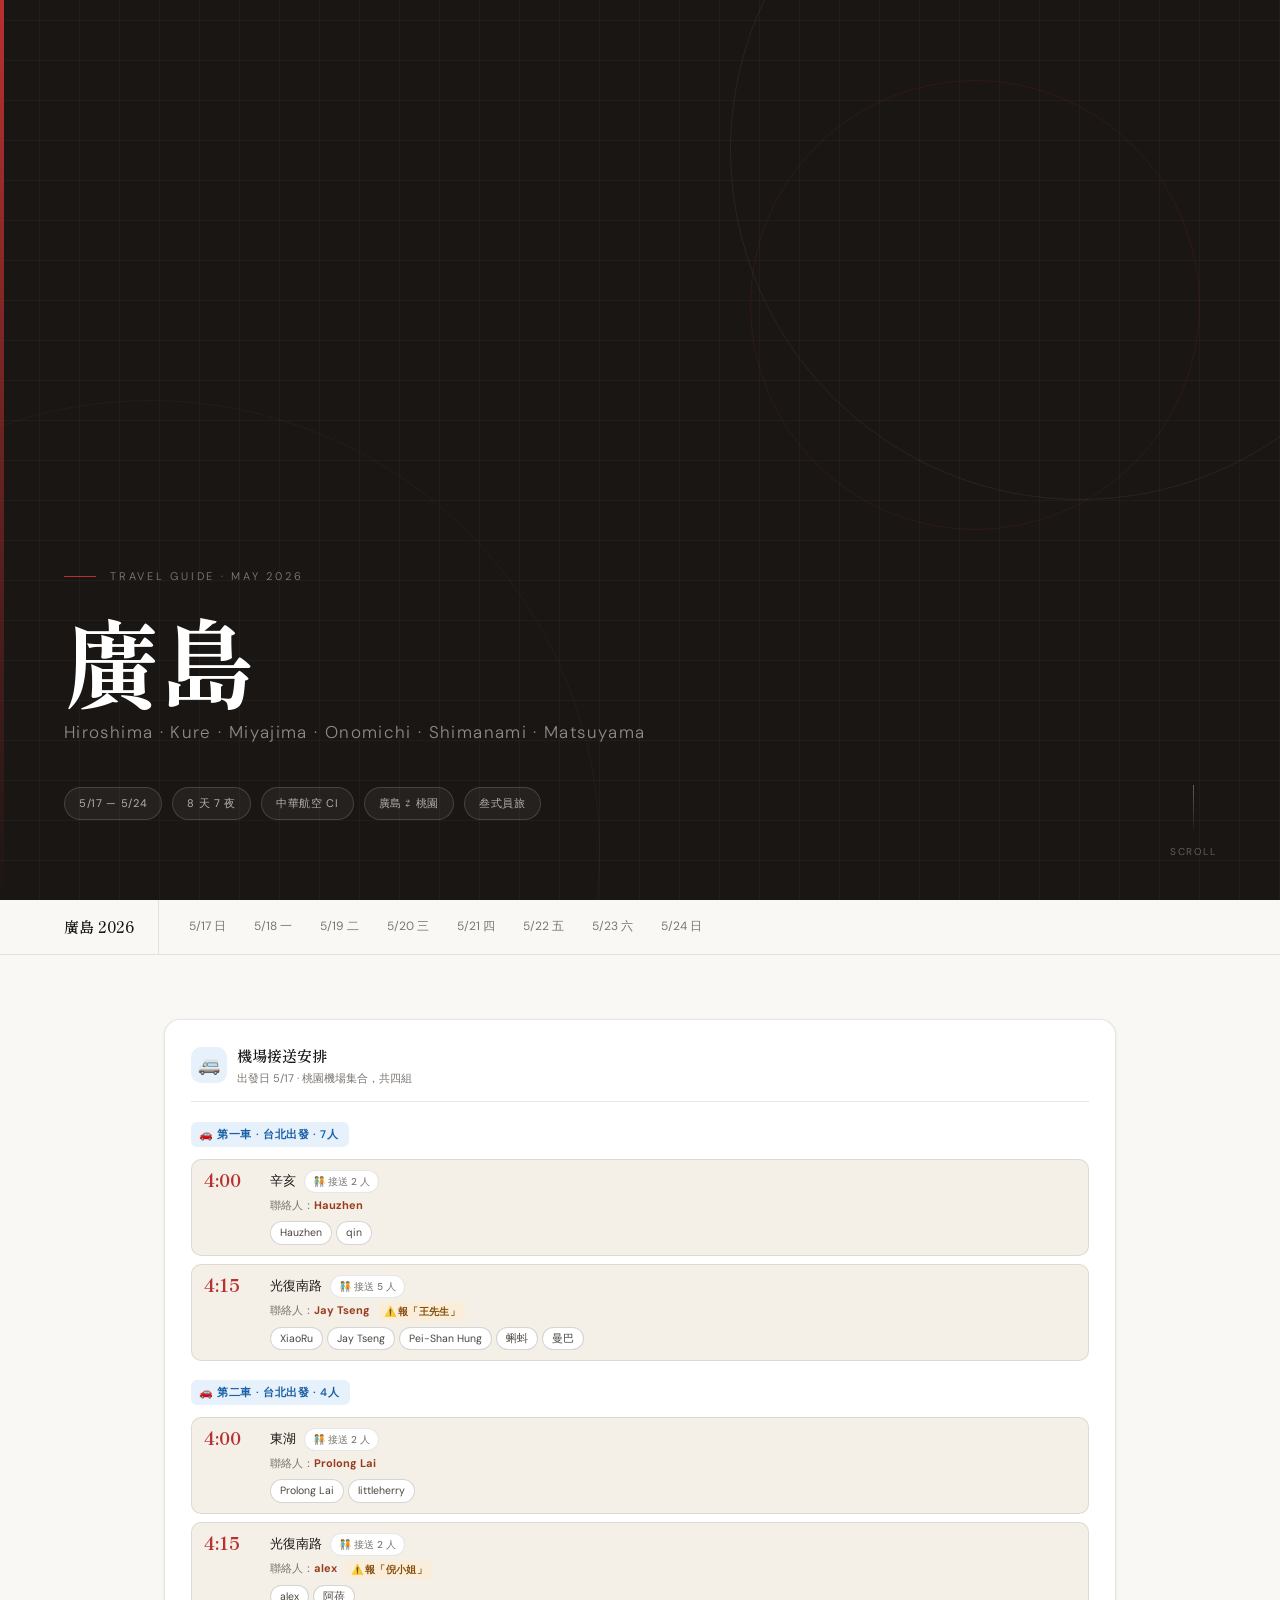
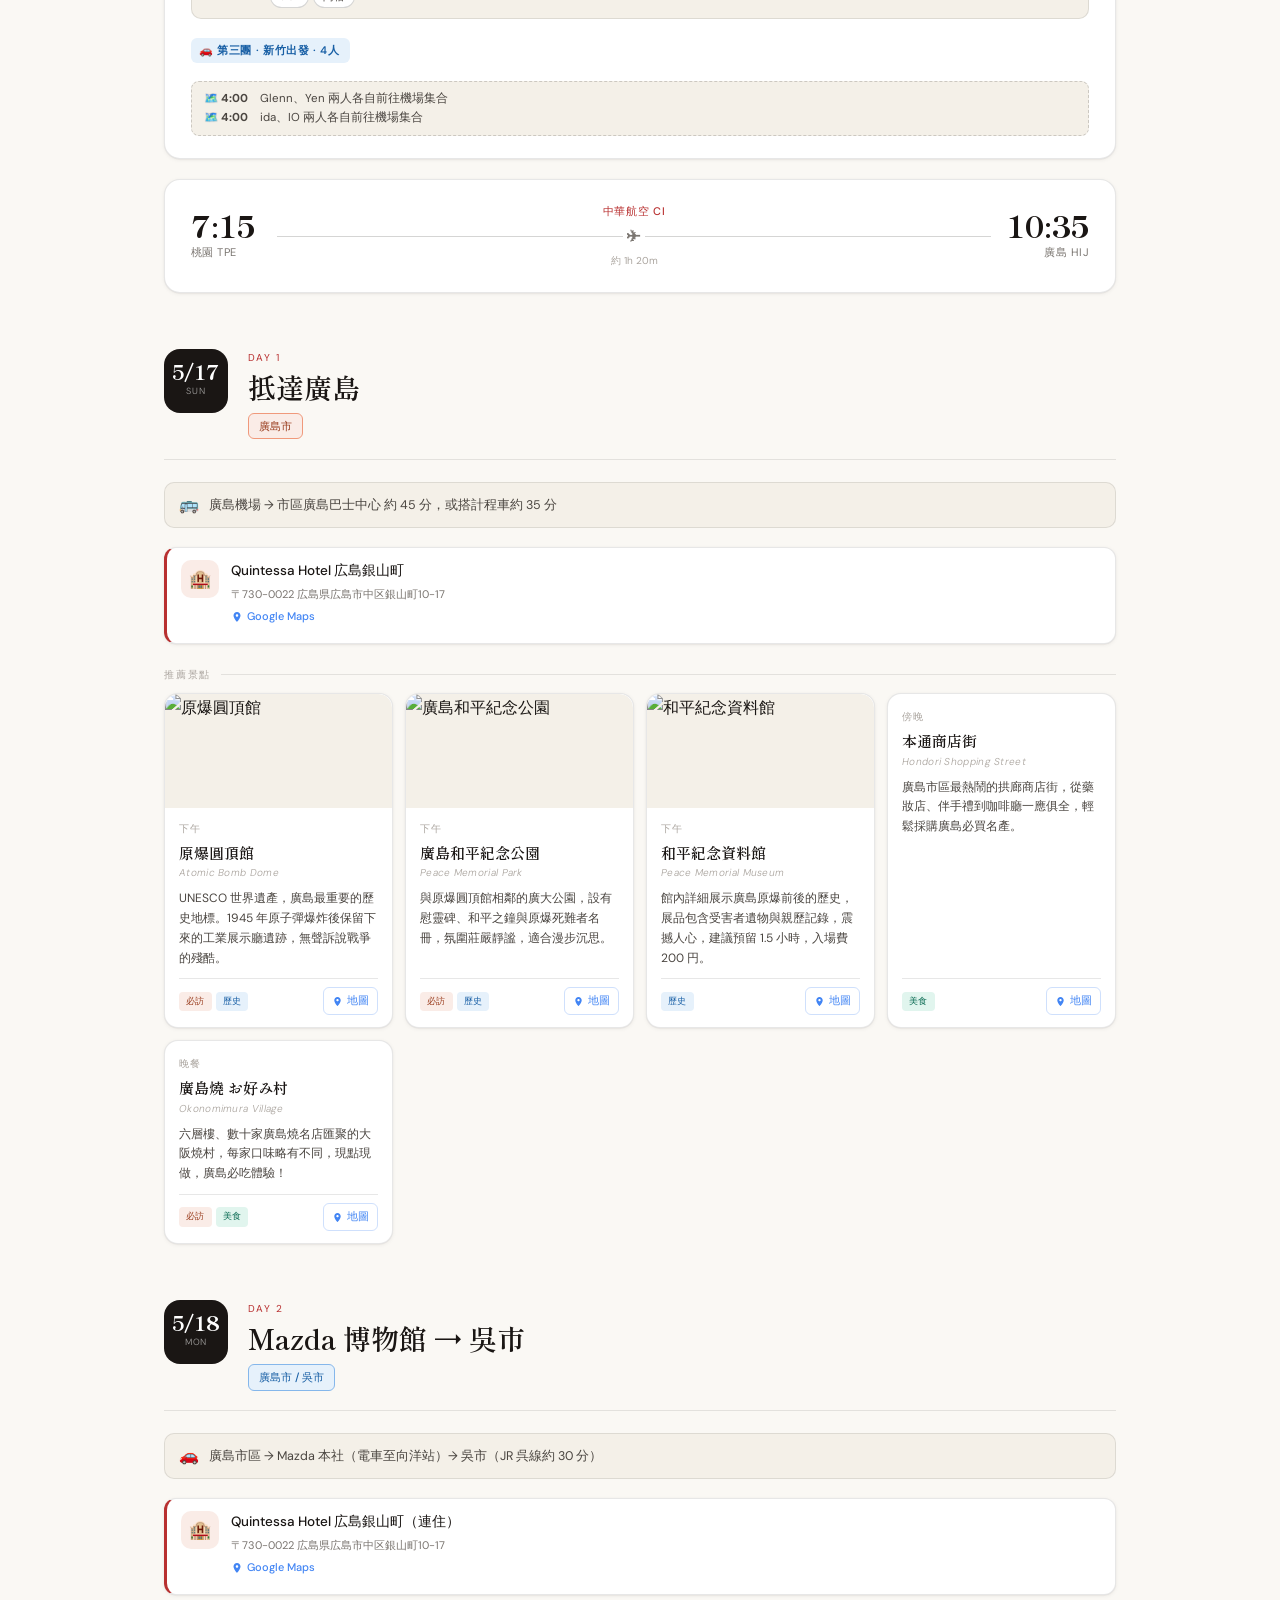
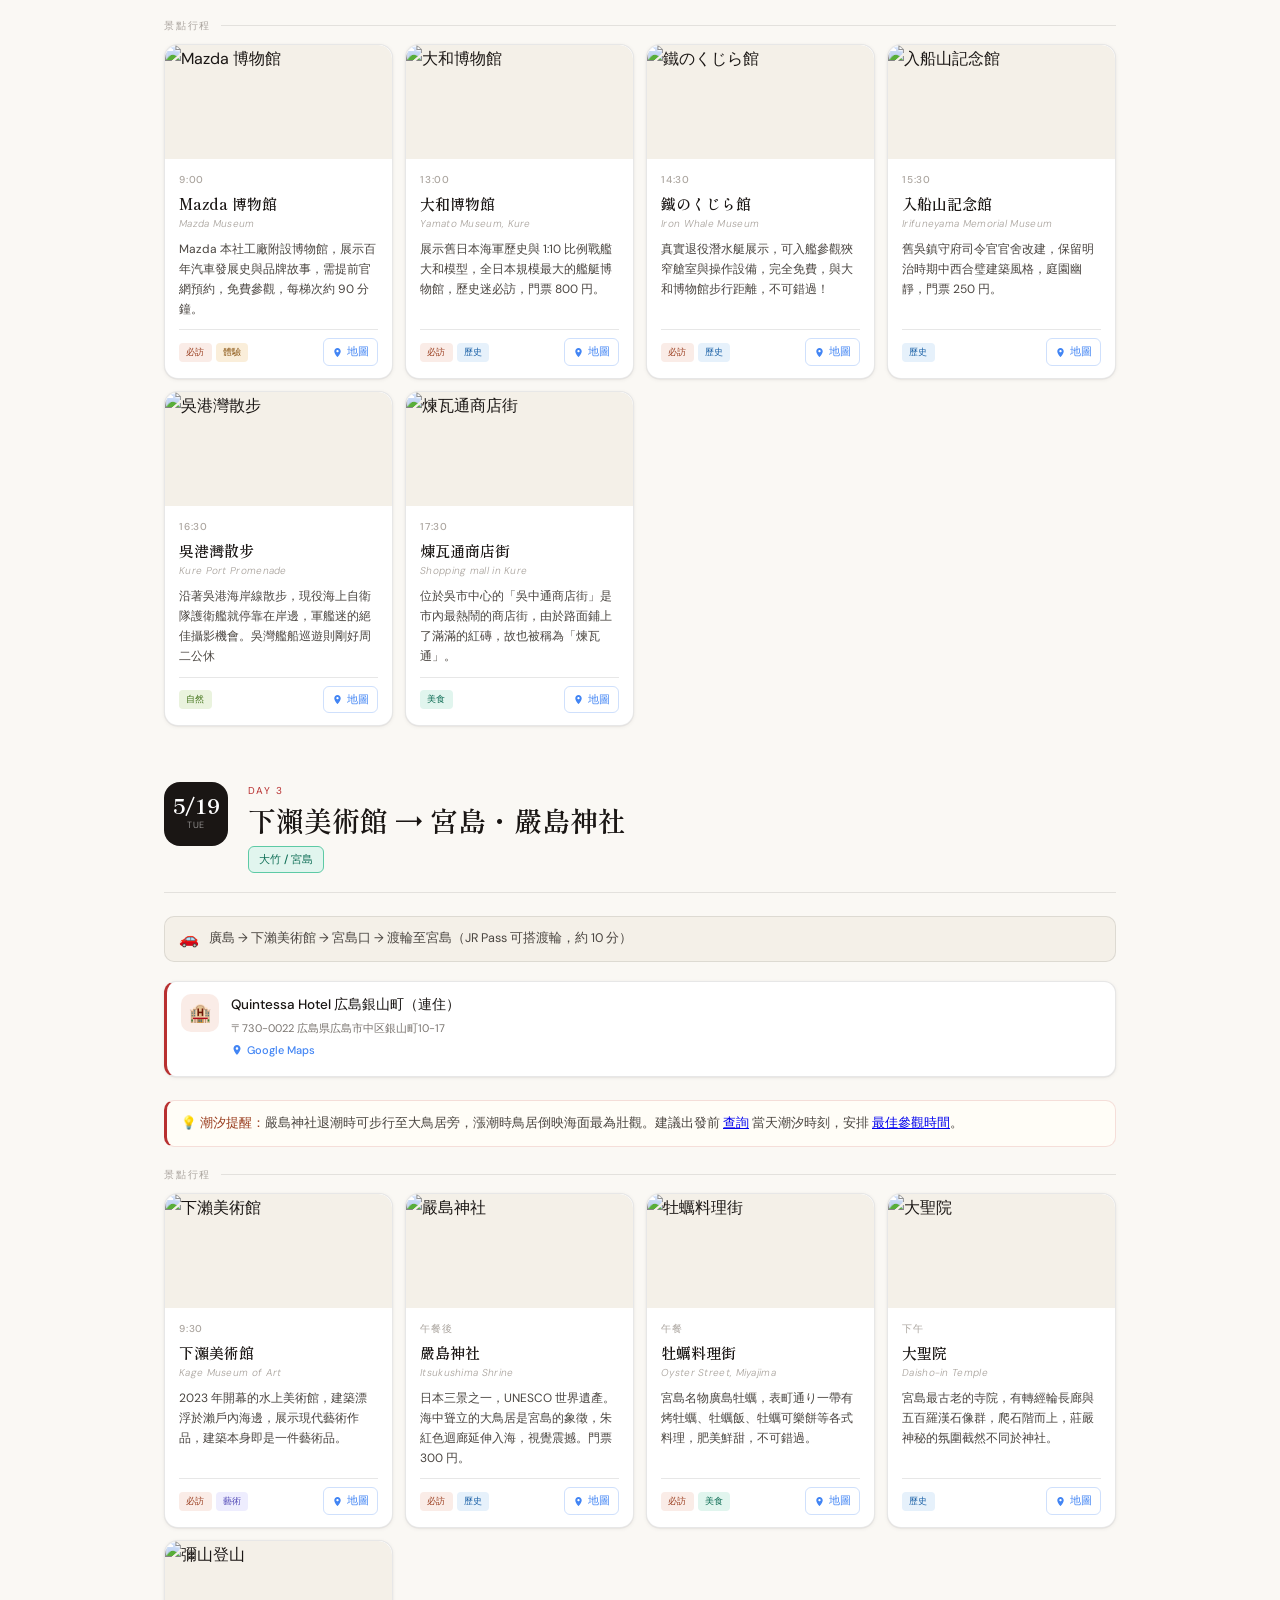
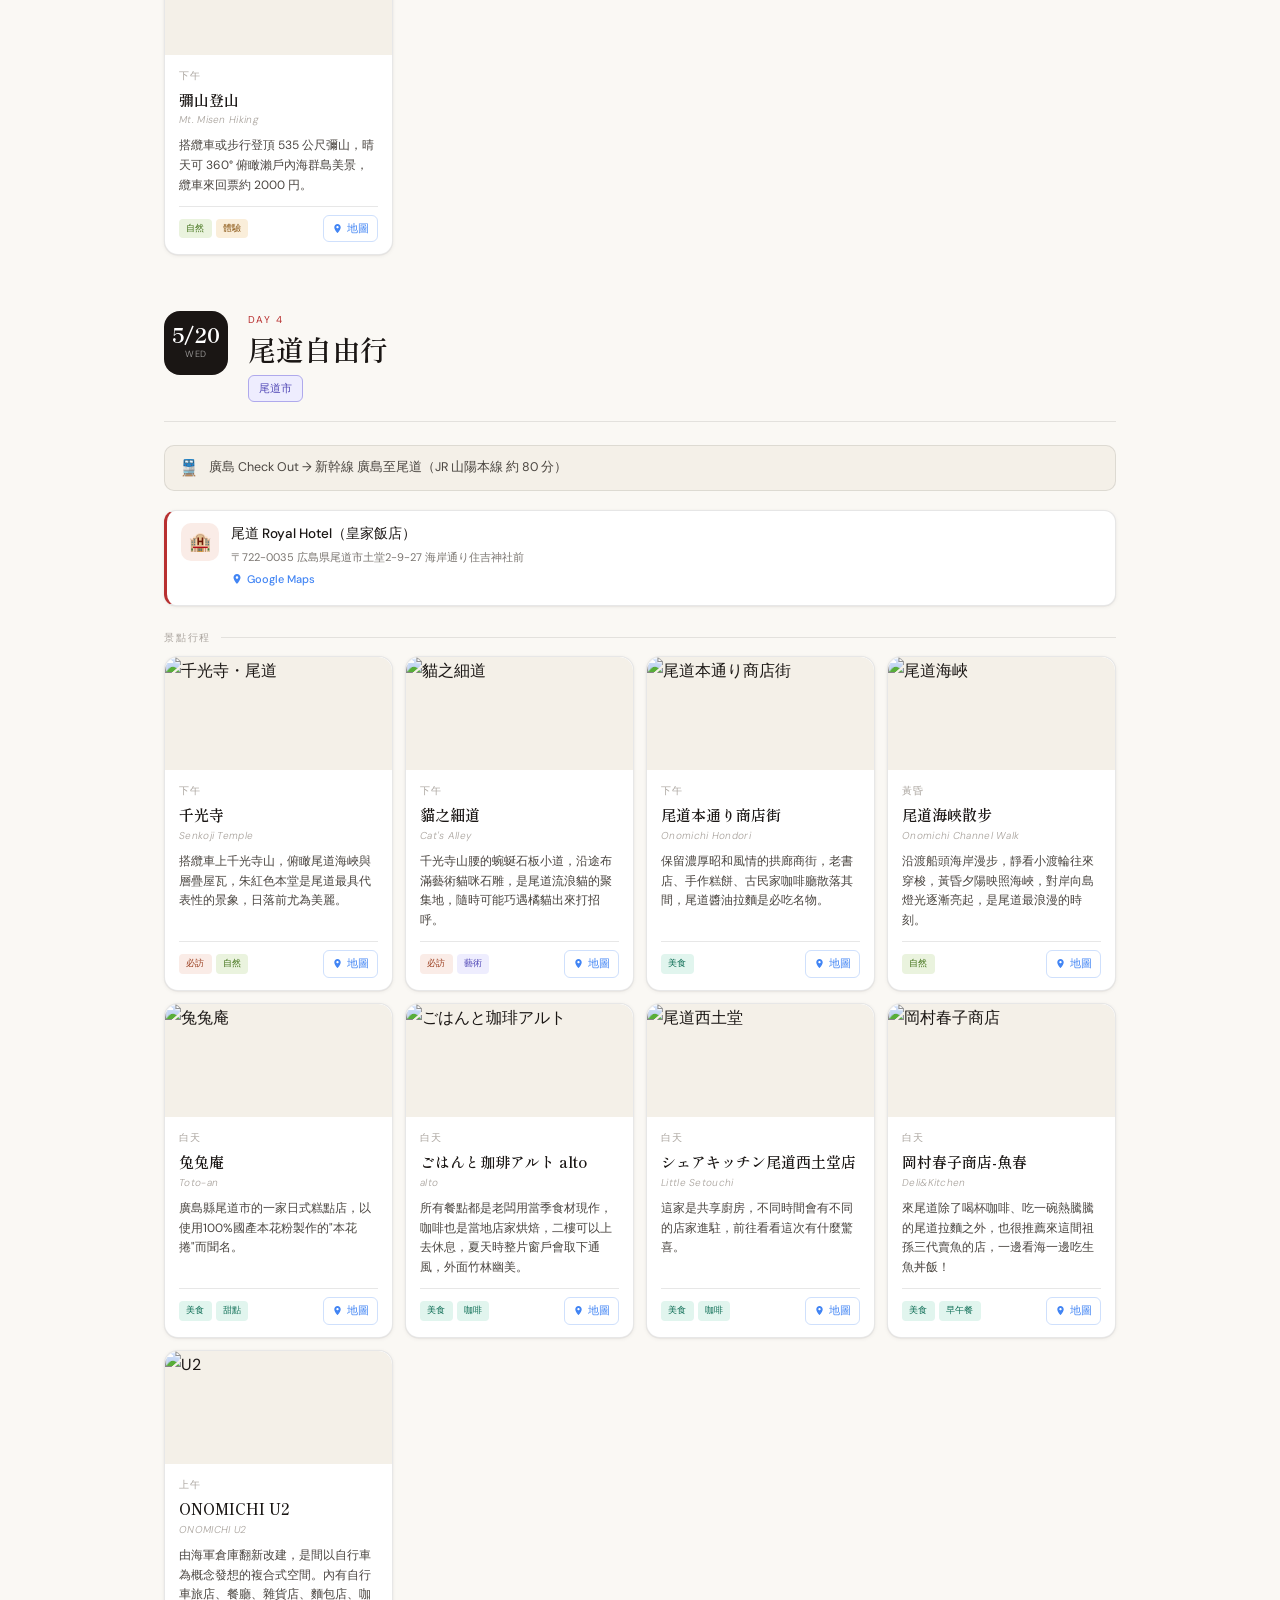
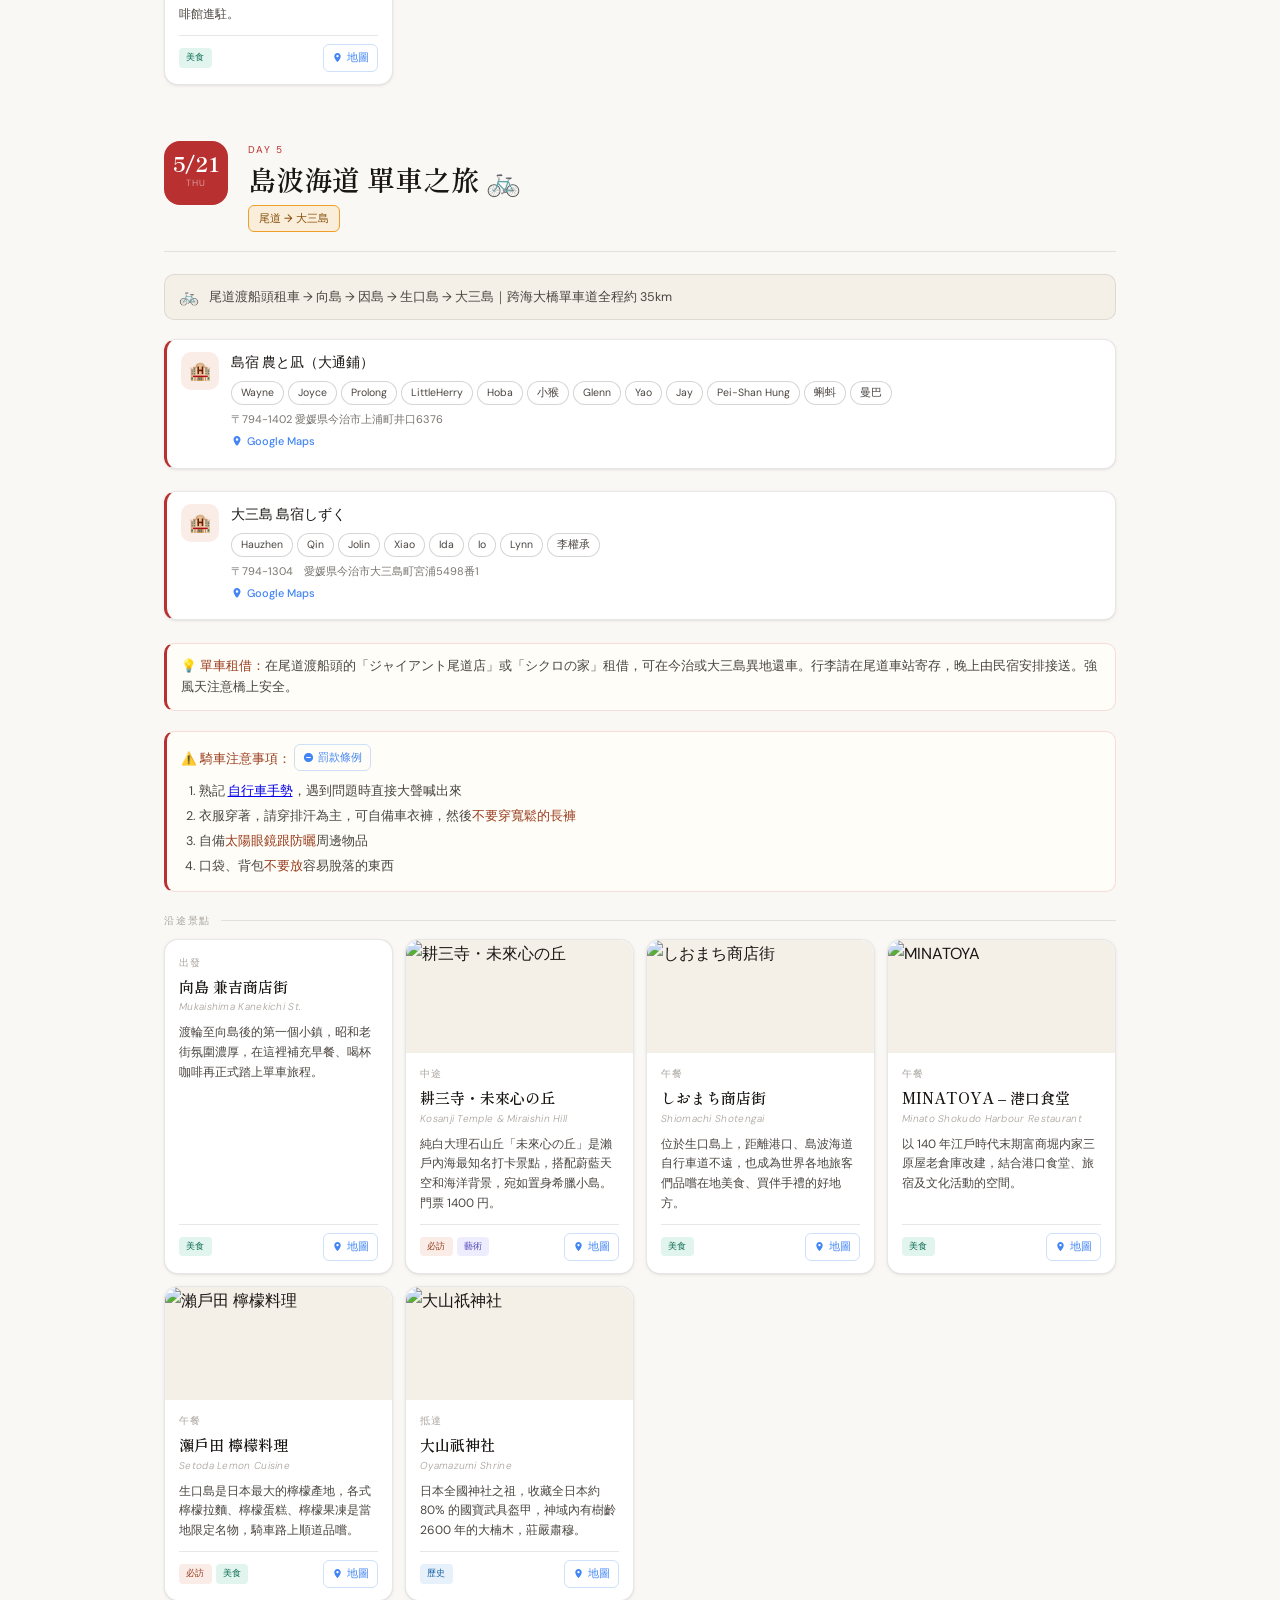
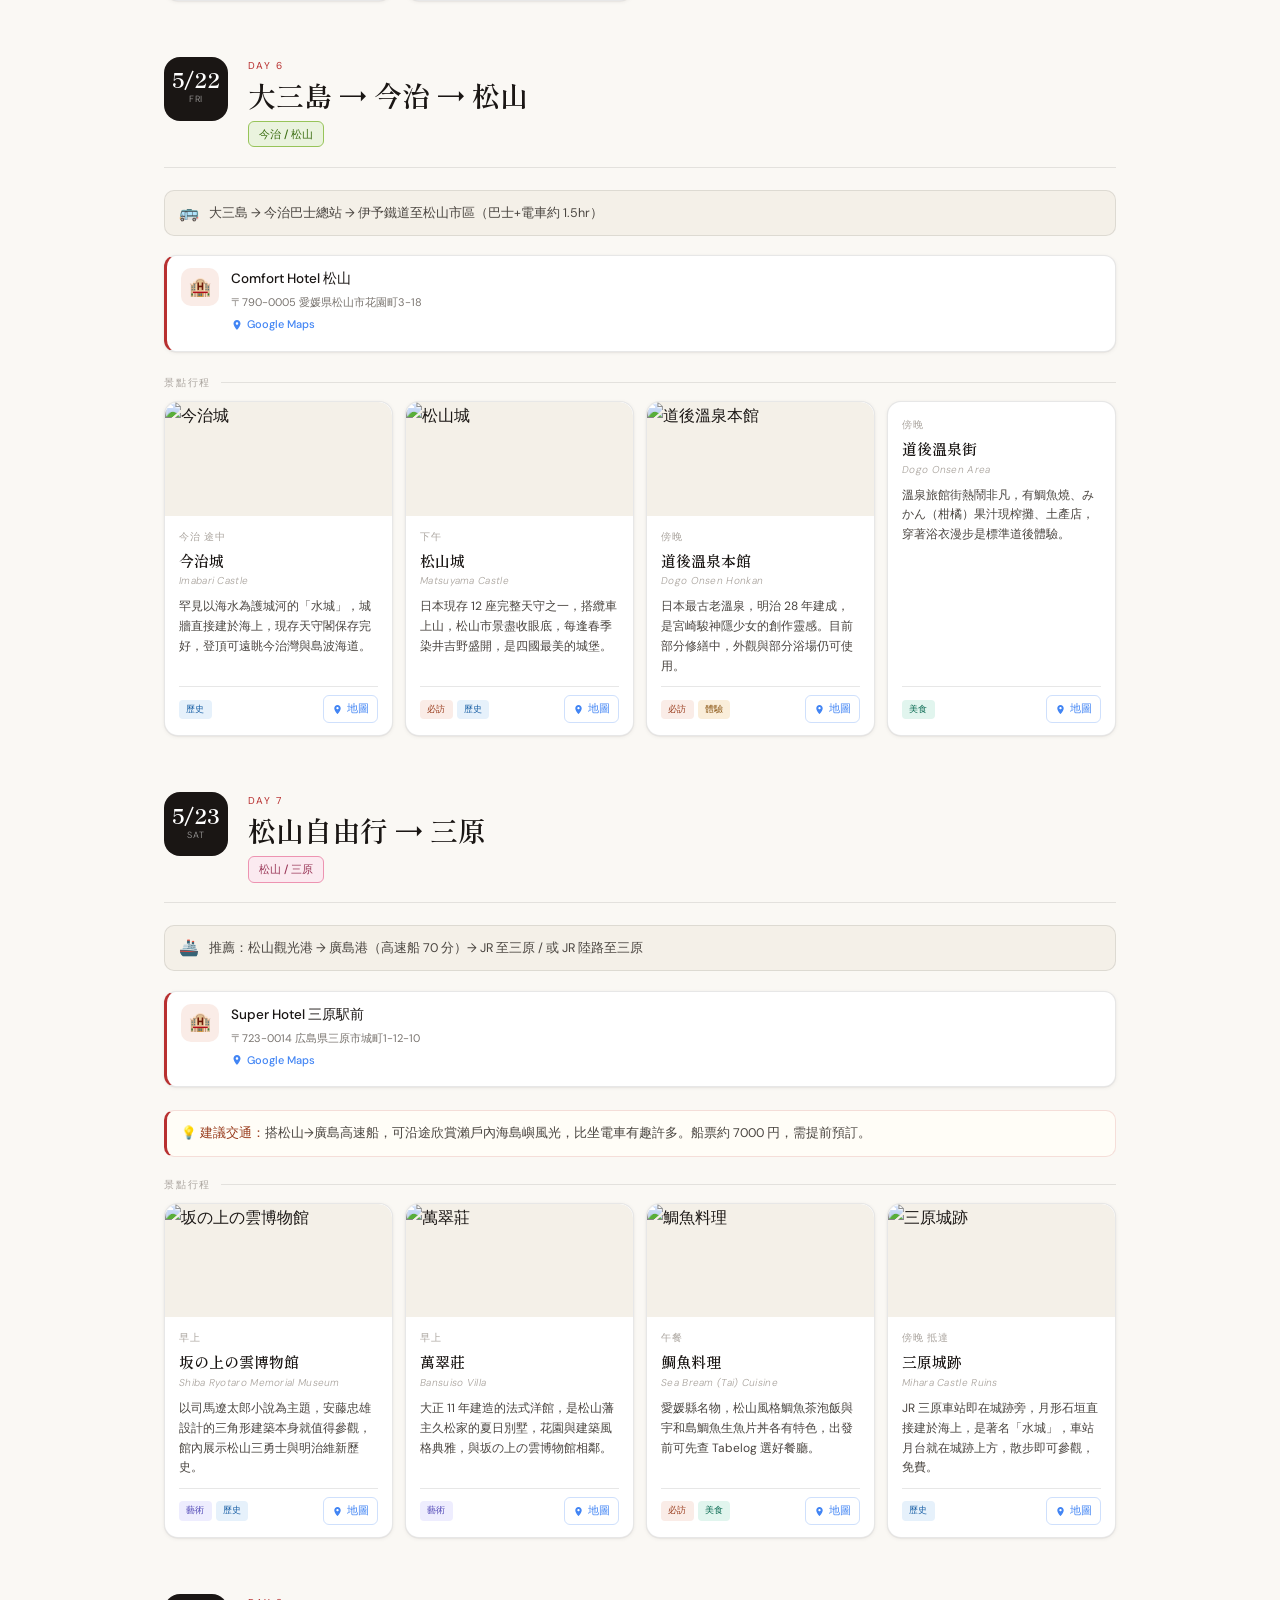
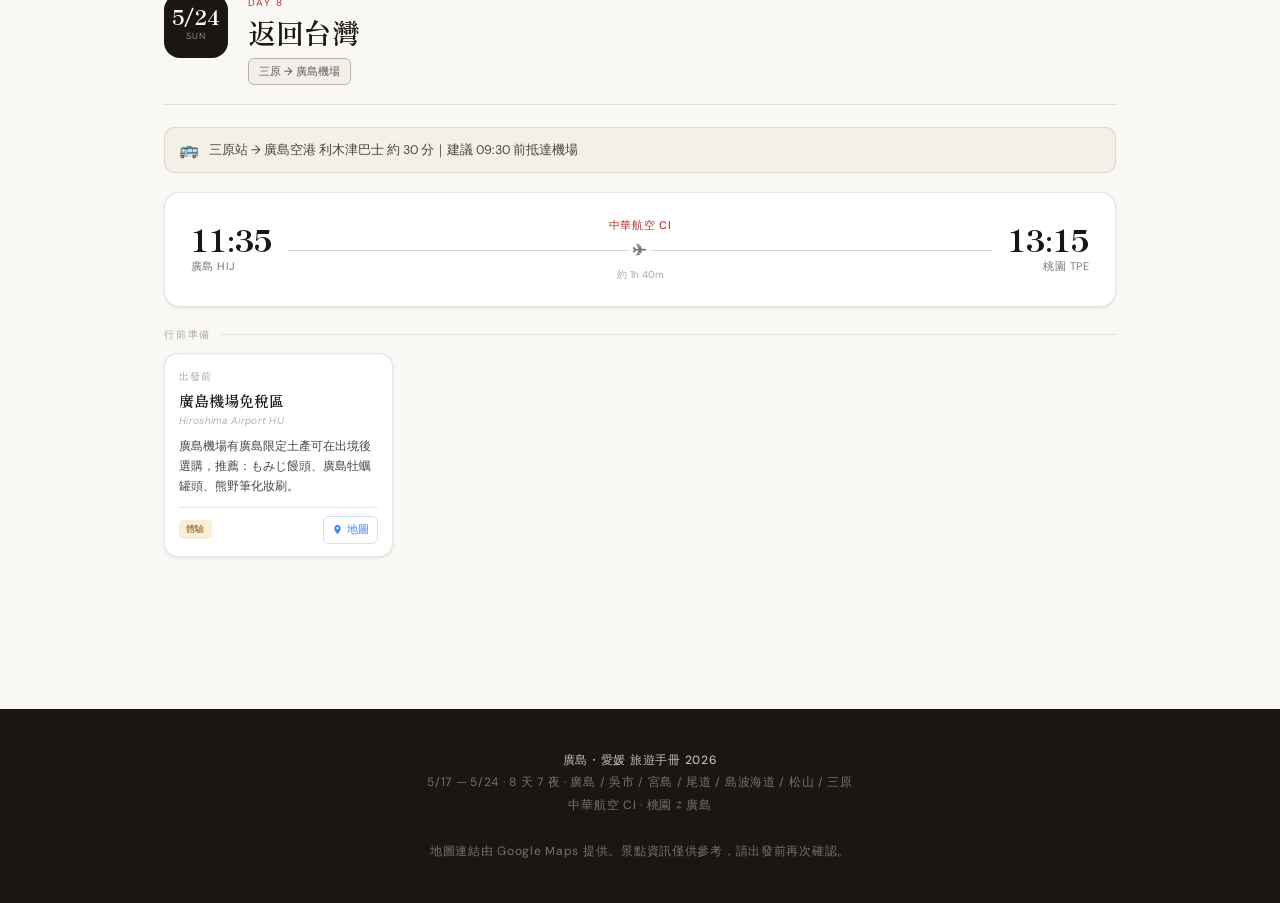
==== index.html @ c2e9aed2 "拆分 CSS，加入中文區塊註解" ====
<!DOCTYPE html>
<html lang="zh-TW">
<head>
  <meta charset="UTF-8">
  <meta name="viewport" content="width=device-width, initial-scale=1.0">
  <title>廣島 2026 員旅手冊</title>
  <link rel="preconnect" href="https://fonts.googleapis.com">
  <link rel="preconnect" href="https://fonts.gstatic.com" crossorigin>
  <link href="https://fonts.googleapis.com/css2?family=DM+Sans:ital,opsz,wght@0,9..40,300;0,9..40,400;0,9..40,500;0,9..40,600&family=Shippori+Mincho:wght@400;600;800&display=swap" rel="stylesheet">
  <link rel="stylesheet" href="style.css">
</head>
<body>


<!-- ═══════════════════════════════════════
     頁首英雄區
     可修改：標題文字、副標、日期標籤、背景圖片網址
     背景圖：.hero-photo 的 background-image（在 style.css 第 3 行）
════════════════════════════════════════ -->
<section class="hero">
  <div class="hero-photo"></div>
  <div class="hero-pattern"></div>
  <div class="hero-circle hero-circle-1"></div>
  <div class="hero-circle hero-circle-2"></div>
  <div class="hero-circle hero-circle-3"></div>
  <div class="hero-accent"></div>
  <div class="hero-content">
    <div class="hero-eyebrow">Travel Guide · May 2026</div>
    <h1 class="hero-title">廣島</h1>
    <p class="hero-subtitle">Hiroshima · Kure · Miyajima · Onomichi · Shimanami · Matsuyama</p>
    <div class="hero-meta">
      <span class="hero-pill">5/17 — 5/24</span>
      <span class="hero-pill">8 天 7 夜</span>
      <span class="hero-pill">中華航空 CI</span>
      <span class="hero-pill">廣島 ⇄ 桃園</span>
      <span class="hero-pill">叁式員旅</span>
    </div>
  </div>
  <div class="hero-scroll">
    <div class="hero-scroll-line"></div>
    <span>Scroll</span>
  </div>
</section>


<!-- ═══════════════════════════════════════
     導覽列
     可修改：品牌名稱、各天的日期與星期文字
════════════════════════════════════════ -->
<nav class="nav">
  <div class="nav-brand">廣島 2026</div>
  <div class="nav-links">
    <a class="nav-link" href="#day1">5/17 日</a>
    <a class="nav-link" href="#day2">5/18 一</a>
    <a class="nav-link" href="#day3">5/19 二</a>
    <a class="nav-link" href="#day4">5/20 三</a>
    <a class="nav-link" href="#day5">5/21 四</a>
    <a class="nav-link" href="#day6">5/22 五</a>
    <a class="nav-link" href="#day7">5/23 六</a>
    <a class="nav-link" href="#day8">5/24 日</a>
  </div>
</nav>


<!-- ═══════════════════════════════════════
     主要內容區
════════════════════════════════════════ -->
<main class="main">


  <!-- ───────────────────────────────────
       機場接送安排
       可修改：各車組的人員名單、時間、地點
  ─────────────────────────────────────── -->
  <div class="pickup-section">
    <div class="pickup-section-header">
      <div class="pickup-section-icon">🚐</div>
      <div>
        <div class="pickup-section-title">機場接送安排</div>
        <div class="pickup-section-sub">出發日 5/17 · 桃園機場集合，共四組</div>
      </div>
    </div>

    <!-- 第一車 -->
    <div class="pickup-group">
      <div class="pickup-group-label">🚗 第一車 · 台北出發 · 7人</div>
      <div class="pickup-rows">
        <div class="pickup-row">
          <div class="pickup-time">4:00</div>
          <div class="pickup-info">
            <div style="display:flex; align-items:center; gap:8px;">
              <div class="pickup-location">辛亥</div>
              <span class="pickup-count-badge" style="margin:0;">🧑‍🤝‍🧑 接送 2 人</span>
            </div>
            <div class="pickup-contact">聯絡人：<strong>Hauzhen</strong></div>
            <div class="pickup-members-inline">
              <span class="pickup-member-chip">Hauzhen</span>
              <span class="pickup-member-chip">qin</span>
            </div>
          </div>
        </div>
        <div class="pickup-row">
          <div class="pickup-time">4:15</div>
          <div class="pickup-info">
            <div style="display:flex; align-items:center; gap:8px;">
              <div class="pickup-location">光復南路</div>
              <span class="pickup-count-badge" style="margin:0;">🧑‍🤝‍🧑 接送 5 人</span>
            </div>
            <div style="display:flex; align-items:center; gap:8px;">
              <div class="pickup-contact">聯絡人：<strong>Jay Tseng</strong></div>
              <span class="pickup-alert">⚠️ 報「王先生」</span>
            </div>
            <div class="pickup-members-inline">
              <span class="pickup-member-chip">XiaoRu</span>
              <span class="pickup-member-chip">Jay Tseng</span>
              <span class="pickup-member-chip">Pei-Shan Hung</span>
              <span class="pickup-member-chip">蝌蚪</span>
              <span class="pickup-member-chip">曼巴</span>
            </div>
          </div>
        </div>
      </div>
    </div>

    <!-- 第二車 -->
    <div class="pickup-group">
      <div class="pickup-group-label">🚗 第二車 · 台北出發 · 4人</div>
      <div class="pickup-rows">
        <div class="pickup-row">
          <div class="pickup-time">4:00</div>
          <div class="pickup-info">
            <div style="display:flex; align-items:center; gap:8px;">
              <div class="pickup-location">東湖</div>
              <span class="pickup-count-badge" style="margin:0;">🧑‍🤝‍🧑 接送 2 人</span>
            </div>
            <div class="pickup-contact">聯絡人：<strong>Prolong Lai</strong></div>
            <div class="pickup-members-inline">
              <span class="pickup-member-chip">Prolong Lai</span>
              <span class="pickup-member-chip">littleherry</span>
            </div>
          </div>
        </div>
        <div class="pickup-row">
          <div class="pickup-time">4:15</div>
          <div class="pickup-info">
            <div style="display:flex; align-items:center; gap:8px;">
              <div class="pickup-location">光復南路</div>
              <span class="pickup-count-badge" style="margin:0;">🧑‍🤝‍🧑 接送 2 人</span>
            </div>
            <div style="display:flex; align-items:center; gap:8px;">
              <div class="pickup-contact">聯絡人：<strong>alex</strong></div>
              <span class="pickup-alert">⚠️ 報「倪小姐」</span>
            </div>
            <div class="pickup-members-inline">
              <span class="pickup-member-chip">alex</span>
              <span class="pickup-member-chip">阿蓓</span>
            </div>
          </div>
        </div>
      </div>
    </div>

    <!-- 第三團（新竹） -->
    <div class="pickup-group">
      <div class="pickup-group-label">🚗 第三團 · 新竹出發 · 4人</div>
      <div class="pickup-rows">
        <div class="pickup-self-note">
          🗺️ <strong>4:00</strong>　Glenn、Yen 兩人各自前往機場集合<br>
          🗺️ <strong>4:00</strong>　ida、IO 兩人各自前往機場集合
        </div>
      </div>
    </div>
  </div>


  <!-- ───────────────────────────────────
       去程航班
       可修改：出發時間、抵達時間、機場代碼、航空公司
  ─────────────────────────────────────── -->
  <div class="flight-card">
    <div class="flight-endpoint">
      <div class="flight-time">7:15</div>
      <div class="flight-city">桃園 TPE</div>
    </div>
    <div class="flight-mid">
      <div class="flight-airline">中華航空 CI</div>
      <div class="flight-line-wrap">
        <div class="flight-hr"></div>
        <span class="flight-plane">✈</span>
        <div class="flight-hr"></div>
      </div>
      <div style="font-size:10px;color:var(--ink-muted);">約 1h 20m</div>
    </div>
    <div class="flight-endpoint" style="text-align:right;">
      <div class="flight-time">10:35</div>
      <div class="flight-city" style="text-align:right;">廣島 HIJ</div>
    </div>
  </div>


  <!-- ═══════════════════════════════════
       DAY 1｜5/17 日｜抵達廣島
       可修改：飯店名稱與地址、交通說明、景點卡片
  ════════════════════════════════════ -->
  <section class="day-section visible" id="day1" style="margin-top: 3.5rem;">
    <div class="day-header">
      <div class="day-badge">
        <span class="day-badge-date">5/17</span>
        <span class="day-badge-day">SUN</span>
      </div>
      <div class="day-header-text">
        <div class="day-num-label">Day 1</div>
        <h2 class="day-title">抵達廣島</h2>
        <span class="day-region-badge r-hiroshima">廣島市</span>
      </div>
    </div>

    <div class="transport-bar">
      <span class="transport-icon">🚌</span>
      廣島機場 → 市區廣島巴士中心 約 45 分，或搭計程車約 35 分
    </div>

    <div class="hotel-card">
      <div class="hotel-icon-wrap">🏨</div>
      <div>
        <div class="hotel-name">Quintessa Hotel 広島銀山町</div>
        <div class="hotel-addr">〒730-0022 広島県広島市中区銀山町10-17</div>
        <a class="hotel-map-link" href="https://maps.google.com/?q=Quintessa+Hotel+Hiroshima+Ginzanmachi" target="_blank">
          <svg viewBox="0 0 24 24" fill="#4285f4" width="12" height="12"><path d="M12 2C8.13 2 5 5.13 5 9c0 5.25 7 13 7 13s7-7.75 7-13c0-3.87-3.13-7-7-7zm0 9.5c-1.38 0-2.5-1.12-2.5-2.5s1.12-2.5 2.5-2.5 2.5 1.12 2.5 2.5-1.12 2.5-2.5 2.5z"></path></svg>
          Google Maps
        </a>
      </div>
    </div>

    <div class="section-label">推薦景點</div>
    <div class="spots-grid">

      <div class="spot-card" data-primary="must">
        <div class="spot-img-wrap"><img class="spot-img" src="https://wp-odai.wamazing.com/media/wp-content/uploads/sites/2/2021/12/hiroshimapeacememorialpark_078404ed17aaf1b212072d1ddaca6ba2_m.jpg.webp" alt="原爆圓頂館" loading="lazy"></div>
        <div class="spot-time-badge">下午</div>
        <div class="spot-name">原爆圓頂館</div>
        <div class="spot-en">Atomic Bomb Dome</div>
        <div class="spot-desc">UNESCO 世界遺產，廣島最重要的歷史地標。1945 年原子彈爆炸後保留下來的工業展示廳遺跡，無聲訴說戰爭的殘酷。</div>
        <div class="spot-footer">
          <div class="spot-tags"><span class="tag tag-must">必訪</span><span class="tag tag-history">歷史</span></div>
          <a class="spot-map-btn" href="https://maps.google.com/?q=Atomic+Bomb+Dome+Hiroshima" target="_blank">
            <svg viewBox="0 0 24 24" fill="currentColor"><path d="M12 2C8.13 2 5 5.13 5 9c0 5.25 7 13 7 13s7-7.75 7-13c0-3.87-3.13-7-7-7zm0 9.5c-1.38 0-2.5-1.12-2.5-2.5s1.12-2.5 2.5-2.5 2.5 1.12 2.5 2.5-1.12 2.5-2.5 2.5z"></path></svg>
            地圖
          </a>
        </div>
      </div>

      <div class="spot-card" data-primary="must">
        <div class="spot-img-wrap"><img class="spot-img" src="https://www.agoda.com/wp-content/uploads/2024/01/Featured-image-Hiroshima-Peace-Memorial-Park-1244x700.jpg" alt="廣島和平紀念公園" loading="lazy"></div>
        <div class="spot-time-badge">下午</div>
        <div class="spot-name">廣島和平紀念公園</div>
        <div class="spot-en">Peace Memorial Park</div>
        <div class="spot-desc">與原爆圓頂館相鄰的廣大公園，設有慰靈碑、和平之鐘與原爆死難者名冊，氛圍莊嚴靜謐，適合漫步沉思。</div>
        <div class="spot-footer">
          <div class="spot-tags"><span class="tag tag-must">必訪</span><span class="tag tag-history">歷史</span></div>
          <a class="spot-map-btn" href="https://maps.google.com/?q=Hiroshima+Peace+Memorial+Park" target="_blank">
            <svg viewBox="0 0 24 24" fill="currentColor"><path d="M12 2C8.13 2 5 5.13 5 9c0 5.25 7 13 7 13s7-7.75 7-13c0-3.87-3.13-7-7-7zm0 9.5c-1.38 0-2.5-1.12-2.5-2.5s1.12-2.5 2.5-2.5 2.5 1.12 2.5 2.5-1.12 2.5-2.5 2.5z"></path></svg>
            地圖
          </a>
        </div>
      </div>

      <div class="spot-card" data-primary="history">
        <div class="spot-img-wrap"><img class="spot-img" src="https://res.klook.com/images/w_1200,h_630,c_fill,q_65/w_80,x_15,y_15,g_south_west,l_Klook_water_br_trans_yhcmh3/activities/x72bq26pfpao1daonid5/%E5%BB%A3%E5%B3%B6%E5%92%8C%E5%B9%B3%E7%B4%80%E5%BF%B5%E8%B3%87%E6%96%99%E9%A4%A8%E5%B8%B8%E8%A8%AD%E5%B1%95%E8%A6%BD%E9%96%80%E7%A5%A8-Klook%E5%AE%A2%E8%B7%AF.jpg" alt="和平紀念資料館" loading="lazy"></div>
        <div class="spot-time-badge">下午</div>
        <div class="spot-name">和平紀念資料館</div>
        <div class="spot-en">Peace Memorial Museum</div>
        <div class="spot-desc">館內詳細展示廣島原爆前後的歷史，展品包含受害者遺物與親歷記錄，震撼人心，建議預留 1.5 小時，入場費 200 円。</div>
        <div class="spot-footer">
          <div class="spot-tags"><span class="tag tag-history">歷史</span></div>
          <a class="spot-map-btn" href="https://maps.google.com/?q=Hiroshima+Peace+Memorial+Museum" target="_blank">
            <svg viewBox="0 0 24 24" fill="currentColor"><path d="M12 2C8.13 2 5 5.13 5 9c0 5.25 7 13 7 13s7-7.75 7-13c0-3.87-3.13-7-7-7zm0 9.5c-1.38 0-2.5-1.12-2.5-2.5s1.12-2.5 2.5-2.5 2.5 1.12 2.5 2.5-1.12 2.5-2.5 2.5z"></path></svg>
            地圖
          </a>
        </div>
      </div>

      <div class="spot-card" data-primary="food">
        <div class="spot-time-badge">傍晚</div>
        <div class="spot-name">本通商店街</div>
        <div class="spot-en">Hondori Shopping Street</div>
        <div class="spot-desc">廣島市區最熱鬧的拱廊商店街，從藥妝店、伴手禮到咖啡廳一應俱全，輕鬆採購廣島必買名產。</div>
        <div class="spot-footer">
          <div class="spot-tags"><span class="tag tag-food">美食</span></div>
          <a class="spot-map-btn" href="https://maps.google.com/?q=Hondori+Shopping+Street+Hiroshima" target="_blank">
            <svg viewBox="0 0 24 24" fill="currentColor"><path d="M12 2C8.13 2 5 5.13 5 9c0 5.25 7 13 7 13s7-7.75 7-13c0-3.87-3.13-7-7-7zm0 9.5c-1.38 0-2.5-1.12-2.5-2.5s1.12-2.5 2.5-2.5 2.5 1.12 2.5 2.5-1.12 2.5-2.5 2.5z"></path></svg>
            地圖
          </a>
        </div>
      </div>

      <div class="spot-card" data-primary="must">
        <div class="spot-time-badge">晚餐</div>
        <div class="spot-name">廣島燒 お好み村</div>
        <div class="spot-en">Okonomimura Village</div>
        <div class="spot-desc">六層樓、數十家廣島燒名店匯聚的大阪燒村，每家口味略有不同，現點現做，廣島必吃體驗！</div>
        <div class="spot-footer">
          <div class="spot-tags"><span class="tag tag-must">必訪</span><span class="tag tag-food">美食</span></div>
          <a class="spot-map-btn" href="https://maps.google.com/?q=Okonomimura+Hiroshima" target="_blank">
            <svg viewBox="0 0 24 24" fill="currentColor"><path d="M12 2C8.13 2 5 5.13 5 9c0 5.25 7 13 7 13s7-7.75 7-13c0-3.87-3.13-7-7-7zm0 9.5c-1.38 0-2.5-1.12-2.5-2.5s1.12-2.5 2.5-2.5 2.5 1.12 2.5 2.5-1.12 2.5-2.5 2.5z"></path></svg>
            地圖
          </a>
        </div>
      </div>

    </div>
  </section>


  <!-- ═══════════════════════════════════
       DAY 2｜5/18 一｜Mazda 博物館 → 吳市
  ════════════════════════════════════ -->
  <section class="day-section visible" id="day2">
    <div class="day-header">
      <div class="day-badge">
        <span class="day-badge-date">5/18</span>
        <span class="day-badge-day">MON</span>
      </div>
      <div class="day-header-text">
        <div class="day-num-label">Day 2</div>
        <h2 class="day-title">Mazda 博物館 → 吳市</h2>
        <span class="day-region-badge r-kure">廣島市 / 吳市</span>
      </div>
    </div>

    <div class="transport-bar">
      <span class="transport-icon">🚗</span>
      廣島市區 → Mazda 本社（電車至向洋站）→ 吳市（JR 呉線約 30 分）
    </div>

    <div class="hotel-card">
      <div class="hotel-icon-wrap">🏨</div>
      <div>
        <div class="hotel-name">Quintessa Hotel 広島銀山町（連住）</div>
        <div class="hotel-addr">〒730-0022 広島県広島市中区銀山町10-17</div>
        <a class="hotel-map-link" href="https://maps.google.com/?q=Quintessa+Hotel+Hiroshima+Ginzanmachi" target="_blank">
          <svg viewBox="0 0 24 24" fill="#4285f4" width="12" height="12"><path d="M12 2C8.13 2 5 5.13 5 9c0 5.25 7 13 7 13s7-7.75 7-13c0-3.87-3.13-7-7-7zm0 9.5c-1.38 0-2.5-1.12-2.5-2.5s1.12-2.5 2.5-2.5 2.5 1.12 2.5 2.5-1.12 2.5-2.5 2.5z"></path></svg>
          Google Maps
        </a>
      </div>
    </div>

    <div class="section-label">景點行程</div>
    <div class="spots-grid">

      <div class="spot-card" data-primary="must">
        <div class="spot-img-wrap"><img class="spot-img" src="https://www.mazda.com.tw/globalassets/mazda/mazda-stories/08_-mazda-/mazda_stories_2.jpg" alt="Mazda 博物館" loading="lazy"></div>
        <div class="spot-time-badge">9:00</div>
        <div class="spot-name">Mazda 博物館</div>
        <div class="spot-en">Mazda Museum</div>
        <div class="spot-desc">Mazda 本社工廠附設博物館，展示百年汽車發展史與品牌故事，需提前官網預約，免費參觀，每梯次約 90 分鐘。</div>
        <div class="spot-footer">
          <div class="spot-tags"><span class="tag tag-must">必訪</span><span class="tag tag-activity">體驗</span></div>
          <a class="spot-map-btn" href="https://maps.google.com/?q=Mazda+Museum+Hiroshima" target="_blank">
            <svg viewBox="0 0 24 24" fill="currentColor"><path d="M12 2C8.13 2 5 5.13 5 9c0 5.25 7 13 7 13s7-7.75 7-13c0-3.87-3.13-7-7-7zm0 9.5c-1.38 0-2.5-1.12-2.5-2.5s1.12-2.5 2.5-2.5 2.5 1.12 2.5 2.5-1.12 2.5-2.5 2.5z"></path></svg>
            地圖
          </a>
        </div>
      </div>

      <div class="spot-card" data-primary="must">
        <div class="spot-img-wrap"><img class="spot-img" src="https://cdn.japan-travel-note.com/images/00106/thumbnail-en-541x284.webp" alt="大和博物館" loading="lazy"></div>
        <div class="spot-time-badge">13:00</div>
        <div class="spot-name">大和博物館</div>
        <div class="spot-en">Yamato Museum, Kure</div>
        <div class="spot-desc">展示舊日本海軍歷史與 1:10 比例戰艦大和模型，全日本規模最大的艦艇博物館，歷史迷必訪，門票 800 円。</div>
        <div class="spot-footer">
          <div class="spot-tags"><span class="tag tag-must">必訪</span><span class="tag tag-history">歷史</span></div>
          <a class="spot-map-btn" href="https://maps.google.com/?q=Yamato+Museum+Kure" target="_blank">
            <svg viewBox="0 0 24 24" fill="currentColor"><path d="M12 2C8.13 2 5 5.13 5 9c0 5.25 7 13 7 13s7-7.75 7-13c0-3.87-3.13-7-7-7zm0 9.5c-1.38 0-2.5-1.12-2.5-2.5s1.12-2.5 2.5-2.5 2.5 1.12 2.5 2.5-1.12 2.5-2.5 2.5z"></path></svg>
            地圖
          </a>
        </div>
      </div>

      <div class="spot-card" data-primary="must">
        <div class="spot-img-wrap"><img class="spot-img" src="https://static.gltjp.com/glt/data/directory/13000/12506/20220109_114250_94b09204_w1920.webp" alt="鐵のくじら館" loading="lazy"></div>
        <div class="spot-time-badge">14:30</div>
        <div class="spot-name">鐵のくじら館</div>
        <div class="spot-en">Iron Whale Museum</div>
        <div class="spot-desc">真實退役潛水艇展示，可入艦參觀狹窄艙室與操作設備，完全免費，與大和博物館步行距離，不可錯過！</div>
        <div class="spot-footer">
          <div class="spot-tags"><span class="tag tag-must">必訪</span><span class="tag tag-history">歷史</span></div>
          <a class="spot-map-btn" href="https://maps.google.com/?q=Iron+Whale+Museum+Kure+Japan" target="_blank">
            <svg viewBox="0 0 24 24" fill="currentColor"><path d="M12 2C8.13 2 5 5.13 5 9c0 5.25 7 13 7 13s7-7.75 7-13c0-3.87-3.13-7-7-7zm0 9.5c-1.38 0-2.5-1.12-2.5-2.5s1.12-2.5 2.5-2.5 2.5 1.12 2.5 2.5-1.12 2.5-2.5 2.5z"></path></svg>
            地圖
          </a>
        </div>
      </div>

      <div class="spot-card" data-primary="history">
        <div class="spot-img-wrap"><img class="spot-img" src="https://assets.sparkle.travel/place/82856438-dc5c-11ee-9b39-c7c8948f11a7/0jbdiq/640x427ablur.jpg" alt="入船山記念館" loading="lazy"></div>
        <div class="spot-time-badge">15:30</div>
        <div class="spot-name">入船山記念館</div>
        <div class="spot-en">Irifuneyama Memorial Museum</div>
        <div class="spot-desc">舊吳鎮守府司令官官舍改建，保留明治時期中西合璧建築風格，庭園幽靜，門票 250 円。</div>
        <div class="spot-footer">
          <div class="spot-tags"><span class="tag tag-history">歷史</span></div>
          <a class="spot-map-btn" href="https://maps.google.com/?q=Irifuneyama+Memorial+Museum+Kure" target="_blank">
            <svg viewBox="0 0 24 24" fill="currentColor"><path d="M12 2C8.13 2 5 5.13 5 9c0 5.25 7 13 7 13s7-7.75 7-13c0-3.87-3.13-7-7-7zm0 9.5c-1.38 0-2.5-1.12-2.5-2.5s1.12-2.5 2.5-2.5 2.5 1.12 2.5 2.5-1.12 2.5-2.5 2.5z"></path></svg>
            地圖
          </a>
        </div>
      </div>

      <div class="spot-card" data-primary="nature">
        <div class="spot-img-wrap"><img class="spot-img" src="https://d1grca2t3zpuug.cloudfront.net/2022/12/22kureshi9.jpg" alt="吳港灣散步" loading="lazy"></div>
        <div class="spot-time-badge">16:30</div>
        <div class="spot-name">吳港灣散步</div>
        <div class="spot-en">Kure Port Promenade</div>
        <div class="spot-desc">沿著吳港海岸線散步，現役海上自衛隊護衛艦就停靠在岸邊，軍艦迷的絕佳攝影機會。吳灣艦船巡遊則剛好周二公休</div>
        <div class="spot-footer">
          <div class="spot-tags"><span class="tag tag-nature">自然</span></div>
          <a class="spot-map-btn" href="https://maps.google.com/?q=Kure+Port+Hiroshima" target="_blank">
            <svg viewBox="0 0 24 24" fill="currentColor"><path d="M12 2C8.13 2 5 5.13 5 9c0 5.25 7 13 7 13s7-7.75 7-13c0-3.87-3.13-7-7-7zm0 9.5c-1.38 0-2.5-1.12-2.5-2.5s1.12-2.5 2.5-2.5 2.5 1.12 2.5 2.5-1.12 2.5-2.5 2.5z"></path></svg>
            地圖
          </a>
        </div>
      </div>

      <div class="spot-card" data-primary="food">
        <div class="spot-img-wrap"><img class="spot-img" src="https://wp-odai.wamazing.com/media/wp-content/uploads/sites/2/2023/01/hiroshimakure_image10.jpg.webp" alt="煉瓦通商店街" loading="lazy"></div>
        <div class="spot-time-badge">17:30</div>
        <div class="spot-name">煉瓦通商店街</div>
        <div class="spot-en">Shopping mall in Kure</div>
        <div class="spot-desc">位於吳市中心的「吳中通商店街」是市內最熱鬧的商店街，由於路面鋪上了滿滿的紅磚，故也被稱為「煉瓦通」。</div>
        <div class="spot-footer">
          <div class="spot-tags"><span class="tag tag-food">美食</span></div>
          <a class="spot-map-btn" href="https://maps.google.com/?q=Kure+Port+Hiroshima" target="_blank">
            <svg viewBox="0 0 24 24" fill="currentColor"><path d="M12 2C8.13 2 5 5.13 5 9c0 5.25 7 13 7 13s7-7.75 7-13c0-3.87-3.13-7-7-7zm0 9.5c-1.38 0-2.5-1.12-2.5-2.5s1.12-2.5 2.5-2.5 2.5 1.12 2.5 2.5-1.12 2.5-2.5 2.5z"></path></svg>
            地圖
          </a>
        </div>
      </div>

    </div>
  </section>


  <!-- ═══════════════════════════════════
       DAY 3｜5/19 二｜下瀨美術館 → 宮島・嚴島神社
  ════════════════════════════════════ -->
  <section class="day-section visible" id="day3">
    <div class="day-header">
      <div class="day-badge">
        <span class="day-badge-date">5/19</span>
        <span class="day-badge-day">TUE</span>
      </div>
      <div class="day-header-text">
        <div class="day-num-label">Day 3</div>
        <h2 class="day-title">下瀨美術館 → 宮島・嚴島神社</h2>
        <span class="day-region-badge r-miyajima">大竹 / 宮島</span>
      </div>
    </div>

    <div class="transport-bar">
      <span class="transport-icon">🚗</span>
      廣島 → 下瀨美術館 → 宮島口 → 渡輪至宮島（JR Pass 可搭渡輪，約 10 分）
    </div>

    <div class="hotel-card">
      <div class="hotel-icon-wrap">🏨</div>
      <div>
        <div class="hotel-name">Quintessa Hotel 広島銀山町（連住）</div>
        <div class="hotel-addr">〒730-0022 広島県広島市中区銀山町10-17</div>
        <a class="hotel-map-link" href="https://maps.google.com/?q=Quintessa+Hotel+Hiroshima+Ginzanmachi" target="_blank">
          <svg viewBox="0 0 24 24" fill="#4285f4" width="12" height="12"><path d="M12 2C8.13 2 5 5.13 5 9c0 5.25 7 13 7 13s7-7.75 7-13c0-3.87-3.13-7-7-7zm0 9.5c-1.38 0-2.5-1.12-2.5-2.5s1.12-2.5 2.5-2.5 2.5 1.12 2.5 2.5-1.12 2.5-2.5 2.5z"></path></svg>
          Google Maps
        </a>
      </div>
    </div>

    <div class="note-box">💡 <strong>潮汐提醒：</strong>嚴島神社退潮時可步行至大鳥居旁，漲潮時鳥居倒映海面最為壯觀。建議出發前 <a href="https://haichaobiao.com/jp/hiroshima/itsukushima" target="_blank">查詢</a> 當天潮汐時刻，安排 <a href="https://github.com/glenn543/2026-/blob/main/images/%E6%BD%AE%E6%B1%90.png?raw=true" target="_blank">最佳參觀時間</a>。</div>

    <div class="section-label" style="margin-top:1.2rem;">景點行程</div>
    <div class="spots-grid">

      <div class="spot-card" data-primary="must">
        <div class="spot-img-wrap"><img class="spot-img" src="https://image-cdn.hypb.st/https%3A%2F%2Fpopbee.com%2Fimage%2F2024%2F12%2Fthe-worlds-most-beautiful-museums-simose-art-museum-hiroshima-japan15.jpg?w=1260&cbr=1&q=90&fit=max" alt="下瀨美術館" loading="lazy"></div>
        <div class="spot-time-badge">9:30</div>
        <div class="spot-name">下瀨美術館</div>
        <div class="spot-en">Kage Museum of Art</div>
        <div class="spot-desc">2023 年開幕的水上美術館，建築漂浮於瀨戶內海邊，展示現代藝術作品，建築本身即是一件藝術品。</div>
        <div class="spot-footer">
          <div class="spot-tags"><span class="tag tag-must">必訪</span><span class="tag tag-art">藝術</span></div>
          <a class="spot-map-btn" href="https://maps.google.com/?q=Shimonoseki+Museum+of+Art+Kage+Hiroshima" target="_blank">
            <svg viewBox="0 0 24 24" fill="currentColor"><path d="M12 2C8.13 2 5 5.13 5 9c0 5.25 7 13 7 13s7-7.75 7-13c0-3.87-3.13-7-7-7zm0 9.5c-1.38 0-2.5-1.12-2.5-2.5s1.12-2.5 2.5-2.5 2.5 1.12 2.5 2.5-1.12 2.5-2.5 2.5z"></path></svg>
            地圖
          </a>
        </div>
      </div>

      <div class="spot-card" data-primary="must">
        <div class="spot-img-wrap"><img class="spot-img" src="https://wattention.com/tw/wp-content/uploads/2023/01/Itsukushima-Shrine-%E2%80%93-Hiroshima-4.jpg" alt="嚴島神社" loading="lazy"></div>
        <div class="spot-time-badge">午餐後</div>
        <div class="spot-name">嚴島神社</div>
        <div class="spot-en">Itsukushima Shrine</div>
        <div class="spot-desc">日本三景之一，UNESCO 世界遺產。海中聳立的大鳥居是宮島的象徵，朱紅色迴廊延伸入海，視覺震撼。門票 300 円。</div>
        <div class="spot-footer">
          <div class="spot-tags"><span class="tag tag-must">必訪</span><span class="tag tag-history">歷史</span></div>
          <a class="spot-map-btn" href="https://maps.google.com/?q=Itsukushima+Shrine+Miyajima" target="_blank">
            <svg viewBox="0 0 24 24" fill="currentColor"><path d="M12 2C8.13 2 5 5.13 5 9c0 5.25 7 13 7 13s7-7.75 7-13c0-3.87-3.13-7-7-7zm0 9.5c-1.38 0-2.5-1.12-2.5-2.5s1.12-2.5 2.5-2.5 2.5 1.12 2.5 2.5-1.12 2.5-2.5 2.5z"></path></svg>
            地圖
          </a>
        </div>
      </div>

      <div class="spot-card" data-primary="food">
        <div class="spot-img-wrap"><img class="spot-img" src="https://pic.pimg.tw/immegumi/1681055791-3233555511-g_l.jpg" alt="牡蠣料理街" loading="lazy"></div>
        <div class="spot-time-badge">午餐</div>
        <div class="spot-name">牡蠣料理街</div>
        <div class="spot-en">Oyster Street, Miyajima</div>
        <div class="spot-desc">宮島名物廣島牡蠣，表町通り一帶有烤牡蠣、牡蠣飯、牡蠣可樂餅等各式料理，肥美鮮甜，不可錯過。</div>
        <div class="spot-footer">
          <div class="spot-tags"><span class="tag tag-must">必訪</span><span class="tag tag-food">美食</span></div>
          <a class="spot-map-btn" href="https://maps.google.com/?q=Miyajima+Oyster+Street" target="_blank">
            <svg viewBox="0 0 24 24" fill="currentColor"><path d="M12 2C8.13 2 5 5.13 5 9c0 5.25 7 13 7 13s7-7.75 7-13c0-3.87-3.13-7-7-7zm0 9.5c-1.38 0-2.5-1.12-2.5-2.5s1.12-2.5 2.5-2.5 2.5 1.12 2.5 2.5-1.12 2.5-2.5 2.5z"></path></svg>
            地圖
          </a>
        </div>
      </div>

      <div class="spot-card" data-primary="history">
        <div class="spot-img-wrap"><img class="spot-img" src="https://tw.tabiiro.travel/lpimg/leisure/206381/main/img4.jpg" alt="大聖院" loading="lazy"></div>
        <div class="spot-time-badge">下午</div>
        <div class="spot-name">大聖院</div>
        <div class="spot-en">Daisho-in Temple</div>
        <div class="spot-desc">宮島最古老的寺院，有轉經輪長廊與五百羅漢石像群，爬石階而上，莊嚴神秘的氛圍截然不同於神社。</div>
        <div class="spot-footer">
          <div class="spot-tags"><span class="tag tag-history">歷史</span></div>
          <a class="spot-map-btn" href="https://maps.google.com/?q=Daisho-in+Temple+Miyajima" target="_blank">
            <svg viewBox="0 0 24 24" fill="currentColor"><path d="M12 2C8.13 2 5 5.13 5 9c0 5.25 7 13 7 13s7-7.75 7-13c0-3.87-3.13-7-7-7zm0 9.5c-1.38 0-2.5-1.12-2.5-2.5s1.12-2.5 2.5-2.5 2.5 1.12 2.5 2.5-1.12 2.5-2.5 2.5z"></path></svg>
            地圖
          </a>
        </div>
      </div>

      <div class="spot-card" data-primary="nature">
        <div class="spot-img-wrap"><img class="spot-img" src="https://cdn-ak.f.st-hatena.com/images/fotolife/b/burariwalking/20250728/20250728114143.jpg" alt="彌山登山" loading="lazy"></div>
        <div class="spot-time-badge">下午</div>
        <div class="spot-name">彌山登山</div>
        <div class="spot-en">Mt. Misen Hiking</div>
        <div class="spot-desc">搭纜車或步行登頂 535 公尺彌山，晴天可 360° 俯瞰瀨戶內海群島美景，纜車來回票約 2000 円。</div>
        <div class="spot-footer">
          <div class="spot-tags"><span class="tag tag-nature">自然</span><span class="tag tag-activity">體驗</span></div>
          <a class="spot-map-btn" href="https://maps.google.com/?q=Mount+Misen+Miyajima" target="_blank">
            <svg viewBox="0 0 24 24" fill="currentColor"><path d="M12 2C8.13 2 5 5.13 5 9c0 5.25 7 13 7 13s7-7.75 7-13c0-3.87-3.13-7-7-7zm0 9.5c-1.38 0-2.5-1.12-2.5-2.5s1.12-2.5 2.5-2.5 2.5 1.12 2.5 2.5-1.12 2.5-2.5 2.5z"></path></svg>
            地圖
          </a>
        </div>
      </div>

    </div>
  </section>


  <!-- ═══════════════════════════════════
       DAY 4｜5/20 三｜尾道自由行
  ════════════════════════════════════ -->
  <section class="day-section visible" id="day4">
    <div class="day-header">
      <div class="day-badge">
        <span class="day-badge-date">5/20</span>
        <span class="day-badge-day">WED</span>
      </div>
      <div class="day-header-text">
        <div class="day-num-label">Day 4</div>
        <h2 class="day-title">尾道自由行</h2>
        <span class="day-region-badge r-onomichi">尾道市</span>
      </div>
    </div>

    <div class="transport-bar">
      <span class="transport-icon">🚆</span>
      廣島 Check Out → 新幹線 廣島至尾道（JR 山陽本線 約 80 分）
    </div>

    <div class="hotel-card">
      <div class="hotel-icon-wrap">🏨</div>
      <div>
        <div class="hotel-name">尾道 Royal Hotel（皇家飯店）</div>
        <div class="hotel-addr">〒722-0035 広島県尾道市土堂2-9-27 海岸通り住吉神社前</div>
        <a class="hotel-map-link" href="https://maps.google.com/?q=Onomichi+Royal+Hotel+Hiroshima" target="_blank">
          <svg viewBox="0 0 24 24" fill="#4285f4" width="12" height="12"><path d="M12 2C8.13 2 5 5.13 5 9c0 5.25 7 13 7 13s7-7.75 7-13c0-3.87-3.13-7-7-7zm0 9.5c-1.38 0-2.5-1.12-2.5-2.5s1.12-2.5 2.5-2.5 2.5 1.12 2.5 2.5-1.12 2.5-2.5 2.5z"></path></svg>
          Google Maps
        </a>
      </div>
    </div>

    <div class="section-label">景點行程</div>
    <div class="spots-grid">

      <div class="spot-card" data-primary="must">
        <div class="spot-img-wrap"><img class="spot-img" src="https://wp-odai.wamazing.com/media/wp-content/uploads/sites/2/2025/03/onomichidaytrip_pixta_97735162_M.jpg.webp" alt="千光寺・尾道" loading="lazy"></div>
        <div class="spot-time-badge">下午</div>
        <div class="spot-name">千光寺</div>
        <div class="spot-en">Senkoji Temple</div>
        <div class="spot-desc">搭纜車上千光寺山，俯瞰尾道海峽與層疊屋瓦，朱紅色本堂是尾道最具代表性的景象，日落前尤為美麗。</div>
        <div class="spot-footer">
          <div class="spot-tags"><span class="tag tag-must">必訪</span><span class="tag tag-nature">自然</span></div>
          <a class="spot-map-btn" href="https://maps.google.com/?q=Senkoji+Temple+Onomichi" target="_blank">
            <svg viewBox="0 0 24 24" fill="currentColor"><path d="M12 2C8.13 2 5 5.13 5 9c0 5.25 7 13 7 13s7-7.75 7-13c0-3.87-3.13-7-7-7zm0 9.5c-1.38 0-2.5-1.12-2.5-2.5s1.12-2.5 2.5-2.5 2.5 1.12 2.5 2.5-1.12 2.5-2.5 2.5z"></path></svg>
            地圖
          </a>
        </div>
      </div>

      <div class="spot-card" data-primary="must">
        <div class="spot-img-wrap"><img class="spot-img" src="https://www.onomichi-hansei.com/sightseeing/item/nekonohosomichi.jpg" alt="貓之細道" loading="lazy"></div>
        <div class="spot-time-badge">下午</div>
        <div class="spot-name">貓之細道</div>
        <div class="spot-en">Cat's Alley</div>
        <div class="spot-desc">千光寺山腰的蜿蜒石板小道，沿途布滿藝術貓咪石雕，是尾道流浪貓的聚集地，隨時可能巧遇橘貓出來打招呼。</div>
        <div class="spot-footer">
          <div class="spot-tags"><span class="tag tag-must">必訪</span><span class="tag tag-art">藝術</span></div>
          <a class="spot-map-btn" href="https://maps.google.com/?q=Cat+Alley+Onomichi+Neko+no+Hosomichi" target="_blank">
            <svg viewBox="0 0 24 24" fill="currentColor"><path d="M12 2C8.13 2 5 5.13 5 9c0 5.25 7 13 7 13s7-7.75 7-13c0-3.87-3.13-7-7-7zm0 9.5c-1.38 0-2.5-1.12-2.5-2.5s1.12-2.5 2.5-2.5 2.5 1.12 2.5 2.5-1.12 2.5-2.5 2.5z"></path></svg>
            地圖
          </a>
        </div>
      </div>

      <div class="spot-card" data-primary="food">
        <div class="spot-img-wrap"><img class="spot-img" src="https://resources.matcha-jp.com/resize/720x2000/2019/08/30-84939.webp" alt="尾道本通り商店街" loading="lazy"></div>
        <div class="spot-time-badge">下午</div>
        <div class="spot-name">尾道本通り商店街</div>
        <div class="spot-en">Onomichi Hondori</div>
        <div class="spot-desc">保留濃厚昭和風情的拱廊商街，老書店、手作糕餅、古民家咖啡廳散落其間，尾道醬油拉麵是必吃名物。</div>
        <div class="spot-footer">
          <div class="spot-tags"><span class="tag tag-food">美食</span></div>
          <a class="spot-map-btn" href="https://maps.google.com/?q=Onomichi+Hondori+Shopping+Street" target="_blank">
            <svg viewBox="0 0 24 24" fill="currentColor"><path d="M12 2C8.13 2 5 5.13 5 9c0 5.25 7 13 7 13s7-7.75 7-13c0-3.87-3.13-7-7-7zm0 9.5c-1.38 0-2.5-1.12-2.5-2.5s1.12-2.5 2.5-2.5 2.5 1.12 2.5 2.5-1.12 2.5-2.5 2.5z"></path></svg>
            地圖
          </a>
        </div>
      </div>

      <div class="spot-card" data-primary="nature">
        <div class="spot-img-wrap"><img class="spot-img" src="https://github.com/glenn543/2026-/blob/main/images/divehiroshima_feature_island_shimanami_img07.webp?raw=true" alt="尾道海峽" loading="lazy"></div>
        <div class="spot-time-badge">黃昏</div>
        <div class="spot-name">尾道海峽散步</div>
        <div class="spot-en">Onomichi Channel Walk</div>
        <div class="spot-desc">沿渡船頭海岸漫步，靜看小渡輪往來穿梭，黃昏夕陽映照海峽，對岸向島燈光逐漸亮起，是尾道最浪漫的時刻。</div>
        <div class="spot-footer">
          <div class="spot-tags"><span class="tag tag-nature">自然</span></div>
          <a class="spot-map-btn" href="https://maps.google.com/?q=Onomichi+Ferry+Port+Hiroshima" target="_blank">
            <svg viewBox="0 0 24 24" fill="currentColor"><path d="M12 2C8.13 2 5 5.13 5 9c0 5.25 7 13 7 13s7-7.75 7-13c0-3.87-3.13-7-7-7zm0 9.5c-1.38 0-2.5-1.12-2.5-2.5s1.12-2.5 2.5-2.5 2.5 1.12 2.5 2.5-1.12 2.5-2.5 2.5z"></path></svg>
            地圖
          </a>
        </div>
      </div>

      <div class="spot-card" data-primary="food">
        <div class="spot-img-wrap"><img class="spot-img" src="https://lh3.googleusercontent.com/gps-cs-s/APNQkAHhc5-Hz8snrt3i6Lz9parGmyPyYUBYI2HV1BfPnBQb8GsJNyQBJflUGsFEtacB6Ob0Uew0C1o9iuh_HDKqS5U1AEcCuHzE01tOFCHMfOL1L0AMxm-uebPicdArJiPkYgJ4RWQ=w426-h240-k-no" alt="兔兔庵" loading="lazy"></div>
        <div class="spot-time-badge">白天</div>
        <div class="spot-name">兔兔庵</div>
        <div class="spot-en">Toto-an</div>
        <div class="spot-desc">廣島縣尾道市的一家日式糕點店，以使用100%國產本花粉製作的"本花捲"而聞名。</div>
        <div class="spot-footer">
          <div class="spot-tags"><span class="tag tag-food">美食</span><span class="tag tag-food">甜點</span></div>
          <a class="spot-map-btn" href="https://maps.app.goo.gl/zDVsWjj8T7keZ3gTA" target="_blank">
            <svg viewBox="0 0 24 24" fill="currentColor"><path d="M12 2C8.13 2 5 5.13 5 9c0 5.25 7 13 7 13s7-7.75 7-13c0-3.87-3.13-7-7-7zm0 9.5c-1.38 0-2.5-1.12-2.5-2.5s1.12-2.5 2.5-2.5 2.5 1.12 2.5 2.5-1.12 2.5-2.5 2.5z"></path></svg>
            地圖
          </a>
        </div>
      </div>

      <div class="spot-card" data-primary="food">
        <div class="spot-img-wrap"><img class="spot-img" src="https://pecomag.jp/wp-content/uploads/2022/12/d2c95ca91db9df08e86fdd45839b22ae.jpg" alt="ごはんと珈琲アルト" loading="lazy"></div>
        <div class="spot-time-badge">白天</div>
        <div class="spot-name">ごはんと珈琲アルト alto</div>
        <div class="spot-en">alto</div>
        <div class="spot-desc">所有餐點都是老闆用當季食材現作，咖啡也是當地店家烘焙，二樓可以上去休息，夏天時整片窗戶會取下通風，外面竹林幽美。</div>
        <div class="spot-footer">
          <div class="spot-tags"><span class="tag tag-food">美食</span><span class="tag tag-food">咖啡</span></div>
          <a class="spot-map-btn" href="https://maps.app.goo.gl/fNVqtgcwTCwwNqoT8" target="_blank">
            <svg viewBox="0 0 24 24" fill="currentColor"><path d="M12 2C8.13 2 5 5.13 5 9c0 5.25 7 13 7 13s7-7.75 7-13c0-3.87-3.13-7-7-7zm0 9.5c-1.38 0-2.5-1.12-2.5-2.5s1.12-2.5 2.5-2.5 2.5 1.12 2.5 2.5-1.12 2.5-2.5 2.5z"></path></svg>
            地圖
          </a>
        </div>
      </div>

      <div class="spot-card" data-primary="food">
        <div class="spot-img-wrap"><img class="spot-img" src="https://github.com/glenn543/2026-/blob/main/%E3%82%B7%E3%82%A7%E3%82%A2%E3%82%AD%E3%83%83%E3%83%81%E3%83%B3%E5%B0%BE%E9%81%93%E8%A5%BF%E5%9C%9F%E5%A0%82%E5%BA%97.png?raw=true" alt="尾道西土堂" loading="lazy"></div>
        <div class="spot-time-badge">白天</div>
        <div class="spot-name">シェアキッチン尾道西土堂店</div>
        <div class="spot-en">Little Setouchi</div>
        <div class="spot-desc">這家是共享廚房，不同時間會有不同的店家進駐，前往看看這次有什麼驚喜。</div>
        <div class="spot-footer">
          <div class="spot-tags"><span class="tag tag-food">美食</span><span class="tag tag-food">咖啡</span></div>
          <a class="spot-map-btn" href="https://maps.app.goo.gl/qhB7J1CBUk3Lhokp6" target="_blank">
            <svg viewBox="0 0 24 24" fill="currentColor"><path d="M12 2C8.13 2 5 5.13 5 9c0 5.25 7 13 7 13s7-7.75 7-13c0-3.87-3.13-7-7-7zm0 9.5c-1.38 0-2.5-1.12-2.5-2.5s1.12-2.5 2.5-2.5 2.5 1.12 2.5 2.5-1.12 2.5-2.5 2.5z"></path></svg>
            地圖
          </a>
        </div>
      </div>

      <div class="spot-card" data-primary="food">
        <div class="spot-img-wrap"><img class="spot-img" src="https://uoharu-haruko.com/uoharu/en/img/mv.jpg" alt="岡村春子商店" loading="lazy"></div>
        <div class="spot-time-badge">白天</div>
        <div class="spot-name">岡村春子商店-魚春</div>
        <div class="spot-en">Deli&amp;Kitchen</div>
        <div class="spot-desc">來尾道除了喝杯咖啡、吃一碗熱騰騰的尾道拉麵之外，也很推薦來這間祖孫三代賣魚的店，一邊看海一邊吃生魚丼飯！</div>
        <div class="spot-footer">
          <div class="spot-tags"><span class="tag tag-food">美食</span><span class="tag tag-food">早午餐</span></div>
          <a class="spot-map-btn" href="https://maps.app.goo.gl/mwHuouauWosZy1Kv8" target="_blank">
            <svg viewBox="0 0 24 24" fill="currentColor"><path d="M12 2C8.13 2 5 5.13 5 9c0 5.25 7 13 7 13s7-7.75 7-13c0-3.87-3.13-7-7-7zm0 9.5c-1.38 0-2.5-1.12-2.5-2.5s1.12-2.5 2.5-2.5 2.5 1.12 2.5 2.5-1.12 2.5-2.5 2.5z"></path></svg>
            地圖
          </a>
        </div>
      </div>

      <div class="spot-card" data-primary="food">
        <div class="spot-img-wrap"><img class="spot-img" src="https://static.gltjp.com/glt/data/directory/12000/11353/20210107_094136_1914b540_w1920.webp" alt="U2" loading="lazy"></div>
        <div class="spot-time-badge">上午</div>
        <div class="spot-name">ONOMICHI U2</div>
        <div class="spot-en">ONOMICHI U2</div>
        <div class="spot-desc">由海軍倉庫翻新改建，是間以自行車為概念發想的複合式空間。內有自行車旅店、餐廳、雜貨店、麵包店、咖啡館進駐。</div>
        <div class="spot-footer">
          <div class="spot-tags"><span class="tag tag-food">美食</span></div>
          <a class="spot-map-btn" href="https://maps.app.goo.gl/tQ4WqWSL8vPuKATN7" target="_blank">
            <svg viewBox="0 0 24 24" fill="currentColor"><path d="M12 2C8.13 2 5 5.13 5 9c0 5.25 7 13 7 13s7-7.75 7-13c0-3.87-3.13-7-7-7zm0 9.5c-1.38 0-2.5-1.12-2.5-2.5s1.12-2.5 2.5-2.5 2.5 1.12 2.5 2.5-1.12 2.5-2.5 2.5z"></path></svg>
            地圖
          </a>
        </div>
      </div>

    </div>
  </section>


  <!-- ═══════════════════════════════════
       DAY 5｜5/21 四｜島波海道 單車之旅
  ════════════════════════════════════ -->
  <section class="day-section visible" id="day5">
    <div class="day-header">
      <div class="day-badge" style="background:var(--red);">
        <span class="day-badge-date">5/21</span>
        <span class="day-badge-day">THU</span>
      </div>
      <div class="day-header-text">
        <div class="day-num-label">Day 5</div>
        <h2 class="day-title">島波海道 單車之旅 🚲</h2>
        <span class="day-region-badge r-shimanami">尾道 → 大三島</span>
      </div>
    </div>

    <div class="transport-bar">
      <span class="transport-icon">🚲</span>
      尾道渡船頭租車 → 向島 → 因島 → 生口島 → 大三島｜跨海大橋單車道全程約 35km
    </div>

    <!-- 住宿（第一組） -->
    <div class="hotel-card">
      <div class="hotel-icon-wrap">🏨</div>
      <div>
        <div class="hotel-name">島宿 農と凪（大通鋪）</div>
        <div class="pickup-members-inline">
          <span class="pickup-member-chip">Wayne</span>
          <span class="pickup-member-chip">Joyce</span>
          <span class="pickup-member-chip">Prolong</span>
          <span class="pickup-member-chip">LittleHerry</span>
          <span class="pickup-member-chip">Hoba</span>
          <span class="pickup-member-chip">小猴</span>
          <span class="pickup-member-chip">Glenn</span>
          <span class="pickup-member-chip">Yao</span>
          <span class="pickup-member-chip">Jay</span>
          <span class="pickup-member-chip">Pei-Shan Hung</span>
          <span class="pickup-member-chip">蝌蚪</span>
          <span class="pickup-member-chip">曼巴</span>
        </div>
        <div style="margin-top: 6px;"></div>
        <div class="hotel-addr">〒794-1402 愛媛県今治市上浦町井口6376</div>
        <a class="hotel-map-link" href="https://maps.app.goo.gl/9J6CitHgaqouPP8A9" target="_blank">
          <svg viewBox="0 0 24 24" fill="#4285f4" width="12" height="12"><path d="M12 2C8.13 2 5 5.13 5 9c0 5.25 7 13 7 13s7-7.75 7-13c0-3.87-3.13-7-7-7zm0 9.5c-1.38 0-2.5-1.12-2.5-2.5s1.12-2.5 2.5-2.5 2.5 1.12 2.5 2.5-1.12 2.5-2.5 2.5z"></path></svg>
          Google Maps
        </a>
      </div>
    </div>

    <!-- 住宿（第二組） -->
    <div class="hotel-card">
      <div class="hotel-icon-wrap">🏨</div>
      <div>
        <div class="hotel-name">大三島 島宿しずく</div>
        <div class="pickup-members-inline">
          <span class="pickup-member-chip">Hauzhen</span>
          <span class="pickup-member-chip">Qin</span>
          <span class="pickup-member-chip">Jolin</span>
          <span class="pickup-member-chip">Xiao</span>
          <span class="pickup-member-chip">Ida</span>
          <span class="pickup-member-chip">Io</span>
          <span class="pickup-member-chip">Lynn</span>
          <span class="pickup-member-chip">李權承</span>
        </div>
        <div style="margin-top: 6px;"></div>
        <div class="hotel-addr">〒794-1304　愛媛県今治市大三島町宮浦5498番1</div>
        <a class="hotel-map-link" href="https://maps.app.goo.gl/c5r7CvZ2rwwdcYUZ9" target="_blank">
          <svg viewBox="0 0 24 24" fill="#4285f4" width="12" height="12"><path d="M12 2C8.13 2 5 5.13 5 9c0 5.25 7 13 7 13s7-7.75 7-13c0-3.87-3.13-7-7-7zm0 9.5c-1.38 0-2.5-1.12-2.5-2.5s1.12-2.5 2.5-2.5 2.5 1.12 2.5 2.5-1.12 2.5-2.5 2.5z"></path></svg>
          Google Maps
        </a>
      </div>
    </div>

    <div class="note-box">💡 <strong>單車租借：</strong>在尾道渡船頭的「ジャイアント尾道店」或「シクロの家」租借，可在今治或大三島異地還車。行李請在尾道車站寄存，晚上由民宿安排接送。強風天注意橋上安全。</div>
    <div class="note-box">
      ⚠️ <strong>騎車注意事項：</strong>
      <a class="spot-map-btn" href="https://github.com/glenn543/2026-/blob/main/images/RULE.png?raw=true" target="_blank">
        <svg viewBox="0 0 24 24" fill="currentColor"><path d="M12 2C6.48 2 2 6.48 2 12s4.48 10 10 10 10-4.48 10-10S17.52 2 12 2zm5 11H7v-2h10v2z"/></svg>
        罰款條例
      </a>
      <ol style="margin-top:8px; padding-left:1.4em; line-height:2;">
        <li>熟記 <a href="https://github.com/glenn543/2026-/blob/main/images/images.png?raw=true" target="_blank">自行車手勢</a>，遇到問題時直接大聲喊出來</li>
        <li>衣服穿著，請穿排汗為主，可自備車衣褲，然後<strong>不要穿寬鬆的長褲</strong></li>
        <li>自備<strong>太陽眼鏡跟防曬</strong>周邊物品</li>
        <li>口袋、背包<strong>不要放</strong>容易脫落的東西</li>
      </ol>
    </div>

    <div class="section-label" style="margin-top:1.2rem;">沿途景點</div>
    <div class="spots-grid">

      <div class="spot-card" data-primary="food">
        <div class="spot-time-badge">出發</div>
        <div class="spot-name">向島 兼吉商店街</div>
        <div class="spot-en">Mukaishima Kanekichi St.</div>
        <div class="spot-desc">渡輪至向島後的第一個小鎮，昭和老街氛圍濃厚，在這裡補充早餐、喝杯咖啡再正式踏上單車旅程。</div>
        <div class="spot-footer">
          <div class="spot-tags"><span class="tag tag-food">美食</span></div>
          <a class="spot-map-btn" href="https://maps.google.com/?q=Mukaishima+Island+Onomichi" target="_blank">
            <svg viewBox="0 0 24 24" fill="currentColor"><path d="M12 2C8.13 2 5 5.13 5 9c0 5.25 7 13 7 13s7-7.75 7-13c0-3.87-3.13-7-7-7zm0 9.5c-1.38 0-2.5-1.12-2.5-2.5s1.12-2.5 2.5-2.5 2.5 1.12 2.5 2.5-1.12 2.5-2.5 2.5z"></path></svg>
            地圖
          </a>
        </div>
      </div>

      <div class="spot-card" data-primary="must">
        <div class="spot-img-wrap"><img class="spot-img" src="https://img.cooljapan-videos.com/r/1000x666/files/article_images/6a1abbbe8a7ffae8c4e7aa9e7c910827eb6a4620.jpg.webp" alt="耕三寺・未來心の丘" loading="lazy"></div>
        <div class="spot-time-badge">中途</div>
        <div class="spot-name">耕三寺・未來心の丘</div>
        <div class="spot-en">Kosanji Temple &amp; Miraishin Hill</div>
        <div class="spot-desc">純白大理石山丘「未來心の丘」是瀨戶內海最知名打卡景點，搭配蔚藍天空和海洋背景，宛如置身希臘小島。門票 1400 円。</div>
        <div class="spot-footer">
          <div class="spot-tags"><span class="tag tag-must">必訪</span><span class="tag tag-art">藝術</span></div>
          <a class="spot-map-btn" href="https://maps.google.com/?q=Kosanji+Temple+Setoda+Oshima" target="_blank">
            <svg viewBox="0 0 24 24" fill="currentColor"><path d="M12 2C8.13 2 5 5.13 5 9c0 5.25 7 13 7 13s7-7.75 7-13c0-3.87-3.13-7-7-7zm0 9.5c-1.38 0-2.5-1.12-2.5-2.5s1.12-2.5 2.5-2.5 2.5 1.12 2.5 2.5-1.12 2.5-2.5 2.5z"></path></svg>
            地圖
          </a>
        </div>
      </div>

      <div class="spot-card" data-primary="food">
        <div class="spot-img-wrap"><img class="spot-img" src="https://lh3.googleusercontent.com/gps-cs-s/APNQkAGEVWEWA_rBMg9rCuyQU5fZ66I5QqzOTQ5J3p4ludd1pAHNy2PGhtGVPaN8nZCpW29xJX6G7AS8fBCQ7Fup67MChAfEH48oLeamIytUo9zI9lm5O1pGqswqSPGeIXOpLvIPwG72bjg2JBE=w408-h543-k-no" alt="しおまち商店街" loading="lazy"></div>
        <div class="spot-time-badge">午餐</div>
        <div class="spot-name">しおまち商店街</div>
        <div class="spot-en">Shiomachi Shotengai</div>
        <div class="spot-desc">位於生口島上，距離港口、島波海道自行車道不遠，也成為世界各地旅客們品嚐在地美食、買伴手禮的好地方。</div>
        <div class="spot-footer">
          <div class="spot-tags"><span class="tag tag-food">美食</span></div>
          <a class="spot-map-btn" href="https://maps.google.com/?q=Setoda+Ikuchijima+Island+Hiroshima" target="_blank">
            <svg viewBox="0 0 24 24" fill="currentColor"><path d="M12 2C8.13 2 5 5.13 5 9c0 5.25 7 13 7 13s7-7.75 7-13c0-3.87-3.13-7-7-7zm0 9.5c-1.38 0-2.5-1.12-2.5-2.5s1.12-2.5 2.5-2.5 2.5 1.12 2.5 2.5-1.12 2.5-2.5 2.5z"></path></svg>
            地圖
          </a>
        </div>
      </div>

      <div class="spot-card" data-primary="food">
        <div class="spot-img-wrap"><img class="spot-img" src="https://lh3.googleusercontent.com/gps-cs-s/APNQkAFr_8HogwbWpn0sPHgIOYR1O5irI4zfp9p2wvYqhTDdJyHXDwz2lq5Z3JOFjg85UBofxoyRjsa4LkJ_CCNqFVCBSkKVf80uvUITN_oxdbj1668wNKmsMxpZNfbjjy4i9Bxy6qpwi3Z2V27T=w408-h272-k-no" alt="MINATOYA" loading="lazy"></div>
        <div class="spot-time-badge">午餐</div>
        <div class="spot-name">MINATOYA – 港口食堂</div>
        <div class="spot-en">Minato Shokudo Harbour Restaurant</div>
        <div class="spot-desc">以 140 年江戶時代末期富商堀内家三原屋老倉庫改建，結合港口食堂、旅宿及文化活動的空間。</div>
        <div class="spot-footer">
          <div class="spot-tags"><span class="tag tag-food">美食</span></div>
          <a class="spot-map-btn" href="https://maps.google.com/?q=Setoda+Ikuchijima+Island+Hiroshima" target="_blank">
            <svg viewBox="0 0 24 24" fill="currentColor"><path d="M12 2C8.13 2 5 5.13 5 9c0 5.25 7 13 7 13s7-7.75 7-13c0-3.87-3.13-7-7-7zm0 9.5c-1.38 0-2.5-1.12-2.5-2.5s1.12-2.5 2.5-2.5 2.5 1.12 2.5 2.5-1.12 2.5-2.5 2.5z"></path></svg>
            地圖
          </a>
        </div>
      </div>

      <div class="spot-card" data-primary="food">
        <div class="spot-img-wrap"><img class="spot-img" src="https://image.dive-hiroshima.com/wp-content/uploads/2022/01/18-12-1024x521.jpg" alt="瀨戶田 檸檬料理" loading="lazy"></div>
        <div class="spot-time-badge">午餐</div>
        <div class="spot-name">瀨戶田 檸檬料理</div>
        <div class="spot-en">Setoda Lemon Cuisine</div>
        <div class="spot-desc">生口島是日本最大的檸檬產地，各式檸檬拉麵、檸檬蛋糕、檸檬果凍是當地限定名物，騎車路上順道品嚐。</div>
        <div class="spot-footer">
          <div class="spot-tags"><span class="tag tag-must">必訪</span><span class="tag tag-food">美食</span></div>
          <a class="spot-map-btn" href="https://maps.google.com/?q=Setoda+Ikuchijima+Island+Hiroshima" target="_blank">
            <svg viewBox="0 0 24 24" fill="currentColor"><path d="M12 2C8.13 2 5 5.13 5 9c0 5.25 7 13 7 13s7-7.75 7-13c0-3.87-3.13-7-7-7zm0 9.5c-1.38 0-2.5-1.12-2.5-2.5s1.12-2.5 2.5-2.5 2.5 1.12 2.5 2.5-1.12 2.5-2.5 2.5z"></path></svg>
            地圖
          </a>
        </div>
      </div>

      <div class="spot-card" data-primary="history">
        <div class="spot-img-wrap"><img class="spot-img" src="https://momijiaoi.net/wp-content/uploads/2021/06/ooyamadumi2020032940.jpg" alt="大山祇神社" loading="lazy"></div>
        <div class="spot-time-badge">抵達</div>
        <div class="spot-name">大山祇神社</div>
        <div class="spot-en">Oyamazumi Shrine</div>
        <div class="spot-desc">日本全國神社之祖，收藏全日本約 80% 的國寶武具盔甲，神域內有樹齡 2600 年的大楠木，莊嚴肅穆。</div>
        <div class="spot-footer">
          <div class="spot-tags"><span class="tag tag-history">歷史</span></div>
          <a class="spot-map-btn" href="https://maps.google.com/?q=Oyamazumi+Shrine+Omishima+Ehime" target="_blank">
            <svg viewBox="0 0 24 24" fill="currentColor"><path d="M12 2C8.13 2 5 5.13 5 9c0 5.25 7 13 7 13s7-7.75 7-13c0-3.87-3.13-7-7-7zm0 9.5c-1.38 0-2.5-1.12-2.5-2.5s1.12-2.5 2.5-2.5 2.5 1.12 2.5 2.5-1.12 2.5-2.5 2.5z"></path></svg>
            地圖
          </a>
        </div>
      </div>

    </div>
  </section>


  <!-- ═══════════════════════════════════
       DAY 6｜5/22 五｜大三島 → 今治 → 松山
  ════════════════════════════════════ -->
  <section class="day-section visible" id="day6">
    <div class="day-header">
      <div class="day-badge">
        <span class="day-badge-date">5/22</span>
        <span class="day-badge-day">FRI</span>
      </div>
      <div class="day-header-text">
        <div class="day-num-label">Day 6</div>
        <h2 class="day-title">大三島 → 今治 → 松山</h2>
        <span class="day-region-badge r-matsuyama">今治 / 松山</span>
      </div>
    </div>

    <div class="transport-bar">
      <span class="transport-icon">🚌</span>
      大三島 → 今治巴士總站 → 伊予鐵道至松山市區（巴士+電車約 1.5hr）
    </div>

    <div class="hotel-card">
      <div class="hotel-icon-wrap">🏨</div>
      <div>
        <div class="hotel-name">Comfort Hotel 松山</div>
        <div class="hotel-addr">〒790-0005 愛媛県松山市花園町3-18</div>
        <a class="hotel-map-link" href="https://maps.google.com/?q=Comfort+Hotel+Matsuyama+Ehime" target="_blank">
          <svg viewBox="0 0 24 24" fill="#4285f4" width="12" height="12"><path d="M12 2C8.13 2 5 5.13 5 9c0 5.25 7 13 7 13s7-7.75 7-13c0-3.87-3.13-7-7-7zm0 9.5c-1.38 0-2.5-1.12-2.5-2.5s1.12-2.5 2.5-2.5 2.5 1.12 2.5 2.5-1.12 2.5-2.5 2.5z"></path></svg>
          Google Maps
        </a>
      </div>
    </div>

    <div class="section-label">景點行程</div>
    <div class="spots-grid">

      <div class="spot-card" data-primary="history">
        <div class="spot-img-wrap"><img class="spot-img" src="https://hit-product-resources-public.s3.ap-northeast-1.amazonaws.com/images/2408/XKaY2vfittosnhTO9nb9/large.jpg" alt="今治城" loading="lazy"></div>
        <div class="spot-time-badge">今治 途中</div>
        <div class="spot-name">今治城</div>
        <div class="spot-en">Imabari Castle</div>
        <div class="spot-desc">罕見以海水為護城河的「水城」，城牆直接建於海上，現存天守閣保存完好，登頂可遠眺今治灣與島波海道。</div>
        <div class="spot-footer">
          <div class="spot-tags"><span class="tag tag-history">歷史</span></div>
          <a class="spot-map-btn" href="https://maps.google.com/?q=Imabari+Castle+Ehime" target="_blank">
            <svg viewBox="0 0 24 24" fill="currentColor"><path d="M12 2C8.13 2 5 5.13 5 9c0 5.25 7 13 7 13s7-7.75 7-13c0-3.87-3.13-7-7-7zm0 9.5c-1.38 0-2.5-1.12-2.5-2.5s1.12-2.5 2.5-2.5 2.5 1.12 2.5 2.5-1.12 2.5-2.5 2.5z"></path></svg>
            地圖
          </a>
        </div>
      </div>

      <div class="spot-card" data-primary="must">
        <div class="spot-img-wrap"><img class="spot-img" src="https://dynamic-media-cdn.tripadvisor.com/media/photo-o/2a/92/e3/7b/132m.jpg?w=900&h=500&s=1" alt="松山城" loading="lazy"></div>
        <div class="spot-time-badge">下午</div>
        <div class="spot-name">松山城</div>
        <div class="spot-en">Matsuyama Castle</div>
        <div class="spot-desc">日本現存 12 座完整天守之一，搭纜車上山，松山市景盡收眼底，每逢春季染井吉野盛開，是四國最美的城堡。</div>
        <div class="spot-footer">
          <div class="spot-tags"><span class="tag tag-must">必訪</span><span class="tag tag-history">歷史</span></div>
          <a class="spot-map-btn" href="https://maps.google.com/?q=Matsuyama+Castle+Ehime" target="_blank">
            <svg viewBox="0 0 24 24" fill="currentColor"><path d="M12 2C8.13 2 5 5.13 5 9c0 5.25 7 13 7 13s7-7.75 7-13c0-3.87-3.13-7-7-7zm0 9.5c-1.38 0-2.5-1.12-2.5-2.5s1.12-2.5 2.5-2.5 2.5 1.12 2.5 2.5-1.12 2.5-2.5 2.5z"></path></svg>
            地圖
          </a>
        </div>
      </div>

      <div class="spot-card" data-primary="must">
        <div class="spot-img-wrap"><img class="spot-img" src="https://res.cloudinary.com/dho7osbtl/image/upload/w_1500,h_1000,c_fill,f_auto,fl_lossy,q_auto/v1/cms/filer_public/f8/ea/f8eaa914-01e8-4dd7-a4b6-b6993b2cb95b/spot_0055_02_erdicx" alt="道後溫泉本館" loading="lazy"></div>
        <div class="spot-time-badge">傍晚</div>
        <div class="spot-name">道後溫泉本館</div>
        <div class="spot-en">Dogo Onsen Honkan</div>
        <div class="spot-desc">日本最古老溫泉，明治 28 年建成，是宮崎駿神隱少女的創作靈感。目前部分修繕中，外觀與部分浴場仍可使用。</div>
        <div class="spot-footer">
          <div class="spot-tags"><span class="tag tag-must">必訪</span><span class="tag tag-activity">體驗</span></div>
          <a class="spot-map-btn" href="https://maps.google.com/?q=Dogo+Onsen+Honkan+Matsuyama" target="_blank">
            <svg viewBox="0 0 24 24" fill="currentColor"><path d="M12 2C8.13 2 5 5.13 5 9c0 5.25 7 13 7 13s7-7.75 7-13c0-3.87-3.13-7-7-7zm0 9.5c-1.38 0-2.5-1.12-2.5-2.5s1.12-2.5 2.5-2.5 2.5 1.12 2.5 2.5-1.12 2.5-2.5 2.5z"></path></svg>
            地圖
          </a>
        </div>
      </div>

      <div class="spot-card" data-primary="food">
        <div class="spot-time-badge">傍晚</div>
        <div class="spot-name">道後溫泉街</div>
        <div class="spot-en">Dogo Onsen Area</div>
        <div class="spot-desc">溫泉旅館街熱鬧非凡，有鯛魚燒、みかん（柑橘）果汁現榨攤、土產店，穿著浴衣漫步是標準道後體驗。</div>
        <div class="spot-footer">
          <div class="spot-tags"><span class="tag tag-food">美食</span></div>
          <a class="spot-map-btn" href="https://maps.google.com/?q=Dogo+Onsen+Shopping+Street+Matsuyama" target="_blank">
            <svg viewBox="0 0 24 24" fill="currentColor"><path d="M12 2C8.13 2 5 5.13 5 9c0 5.25 7 13 7 13s7-7.75 7-13c0-3.87-3.13-7-7-7zm0 9.5c-1.38 0-2.5-1.12-2.5-2.5s1.12-2.5 2.5-2.5 2.5 1.12 2.5 2.5-1.12 2.5-2.5 2.5z"></path></svg>
            地圖
          </a>
        </div>
      </div>

    </div>
  </section>


  <!-- ═══════════════════════════════════
       DAY 7｜5/23 六｜松山自由行 → 三原
  ════════════════════════════════════ -->
  <section class="day-section visible" id="day7">
    <div class="day-header">
      <div class="day-badge">
        <span class="day-badge-date">5/23</span>
        <span class="day-badge-day">SAT</span>
      </div>
      <div class="day-header-text">
        <div class="day-num-label">Day 7</div>
        <h2 class="day-title">松山自由行 → 三原</h2>
        <span class="day-region-badge r-mihara">松山 / 三原</span>
      </div>
    </div>

    <div class="transport-bar">
      <span class="transport-icon">🚢</span>
      推薦：松山觀光港 → 廣島港（高速船 70 分）→ JR 至三原 / 或 JR 陸路至三原
    </div>

    <div class="hotel-card">
      <div class="hotel-icon-wrap">🏨</div>
      <div>
        <div class="hotel-name">Super Hotel 三原駅前</div>
        <div class="hotel-addr">〒723-0014 広島県三原市城町1-12-10</div>
        <a class="hotel-map-link" href="https://maps.google.com/?q=Super+Hotel+Mihara+Station+Hiroshima" target="_blank">
          <svg viewBox="0 0 24 24" fill="#4285f4" width="12" height="12"><path d="M12 2C8.13 2 5 5.13 5 9c0 5.25 7 13 7 13s7-7.75 7-13c0-3.87-3.13-7-7-7zm0 9.5c-1.38 0-2.5-1.12-2.5-2.5s1.12-2.5 2.5-2.5 2.5 1.12 2.5 2.5-1.12 2.5-2.5 2.5z"></path></svg>
          Google Maps
        </a>
      </div>
    </div>

    <div class="note-box">💡 <strong>建議交通：</strong>搭松山→廣島高速船，可沿途欣賞瀨戶內海島嶼風光，比坐電車有趣許多。船票約 7000 円，需提前預訂。</div>

    <div class="section-label" style="margin-top:1.2rem;">景點行程</div>
    <div class="spots-grid">

      <div class="spot-card" data-primary="art">
        <div class="spot-img-wrap"><img class="spot-img" src="https://shikoku-tourism.com/image/rendering/attraction_image/40425/trim.900/3/2?v=fd11bd8232e02bf9b1a7a075421c1c90de7f59ef" alt="坂の上の雲博物館" loading="lazy"></div>
        <div class="spot-time-badge">早上</div>
        <div class="spot-name">坂の上の雲博物館</div>
        <div class="spot-en">Shiba Ryotaro Memorial Museum</div>
        <div class="spot-desc">以司馬遼太郎小說為主題，安藤忠雄設計的三角形建築本身就值得參觀，館內展示松山三勇士與明治維新歷史。</div>
        <div class="spot-footer">
          <div class="spot-tags"><span class="tag tag-art">藝術</span><span class="tag tag-history">歷史</span></div>
          <a class="spot-map-btn" href="https://maps.google.com/?q=Saka+no+ue+no+Kumo+Museum+Matsuyama" target="_blank">
            <svg viewBox="0 0 24 24" fill="currentColor"><path d="M12 2C8.13 2 5 5.13 5 9c0 5.25 7 13 7 13s7-7.75 7-13c0-3.87-3.13-7-7-7zm0 9.5c-1.38 0-2.5-1.12-2.5-2.5s1.12-2.5 2.5-2.5 2.5 1.12 2.5 2.5-1.12 2.5-2.5 2.5z"></path></svg>
            地圖
          </a>
        </div>
      </div>

      <div class="spot-card" data-primary="art">
        <div class="spot-img-wrap"><img class="spot-img" src="https://svcstrg.cld.navitime.jp/travelguide/p38010002/p38010002_01.jpg" alt="萬翠莊" loading="lazy"></div>
        <div class="spot-time-badge">早上</div>
        <div class="spot-name">萬翠莊</div>
        <div class="spot-en">Bansuiso Villa</div>
        <div class="spot-desc">大正 11 年建造的法式洋館，是松山藩主久松家的夏日別墅，花園與建築風格典雅，與坂の上の雲博物館相鄰。</div>
        <div class="spot-footer">
          <div class="spot-tags"><span class="tag tag-art">藝術</span></div>
          <a class="spot-map-btn" href="https://maps.google.com/?q=Bansuiso+Villa+Matsuyama" target="_blank">
            <svg viewBox="0 0 24 24" fill="currentColor"><path d="M12 2C8.13 2 5 5.13 5 9c0 5.25 7 13 7 13s7-7.75 7-13c0-3.87-3.13-7-7-7zm0 9.5c-1.38 0-2.5-1.12-2.5-2.5s1.12-2.5 2.5-2.5 2.5 1.12 2.5 2.5-1.12 2.5-2.5 2.5z"></path></svg>
            地圖
          </a>
        </div>
      </div>

      <div class="spot-card" data-primary="food">
        <div class="spot-img-wrap"><img class="spot-img" src="https://shikoku-tourism.com/image/rendering/issue_page_image/74/trim.4000/4000/2000?v=5028efabce863950658a4f27c46f08e05e3b4344" alt="鯛魚料理" loading="lazy"></div>
        <div class="spot-time-badge">午餐</div>
        <div class="spot-name">鯛魚料理</div>
        <div class="spot-en">Sea Bream (Tai) Cuisine</div>
        <div class="spot-desc">愛媛縣名物，松山風格鯛魚茶泡飯與宇和島鯛魚生魚片丼各有特色，出發前可先查 Tabelog 選好餐廳。</div>
        <div class="spot-footer">
          <div class="spot-tags"><span class="tag tag-must">必訪</span><span class="tag tag-food">美食</span></div>
          <a class="spot-map-btn" href="https://maps.google.com/?q=Tai+Meshi+Matsuyama+Ehime" target="_blank">
            <svg viewBox="0 0 24 24" fill="currentColor"><path d="M12 2C8.13 2 5 5.13 5 9c0 5.25 7 13 7 13s7-7.75 7-13c0-3.87-3.13-7-7-7zm0 9.5c-1.38 0-2.5-1.12-2.5-2.5s1.12-2.5 2.5-2.5 2.5 1.12 2.5 2.5-1.12 2.5-2.5 2.5z"></path></svg>
            地圖
          </a>
        </div>
      </div>

      <div class="spot-card" data-primary="history">
        <div class="spot-img-wrap"><img class="spot-img" src="https://joyinhiroshima.com/uploads/2021/10/258-%E4%B8%89%E5%8E%9F%E5%9F%8E%E5%9D%80.jpg" alt="三原城跡" loading="lazy"></div>
        <div class="spot-time-badge">傍晚 抵達</div>
        <div class="spot-name">三原城跡</div>
        <div class="spot-en">Mihara Castle Ruins</div>
        <div class="spot-desc">JR 三原車站即在城跡旁，月形石垣直接建於海上，是著名「水城」，車站月台就在城跡上方，散步即可參觀，免費。</div>
        <div class="spot-footer">
          <div class="spot-tags"><span class="tag tag-history">歷史</span></div>
          <a class="spot-map-btn" href="https://maps.google.com/?q=Mihara+Castle+Ruins+Hiroshima" target="_blank">
            <svg viewBox="0 0 24 24" fill="currentColor"><path d="M12 2C8.13 2 5 5.13 5 9c0 5.25 7 13 7 13s7-7.75 7-13c0-3.87-3.13-7-7-7zm0 9.5c-1.38 0-2.5-1.12-2.5-2.5s1.12-2.5 2.5-2.5 2.5 1.12 2.5 2.5-1.12 2.5-2.5 2.5z"></path></svg>
            地圖
          </a>
        </div>
      </div>

    </div>
  </section>


  <!-- ═══════════════════════════════════
       DAY 8｜5/24 日｜返回台灣
       可修改：回程航班時間、機場名稱
  ════════════════════════════════════ -->
  <section class="day-section visible" id="day8">
    <div class="day-header">
      <div class="day-badge">
        <span class="day-badge-date">5/24</span>
        <span class="day-badge-day">SUN</span>
      </div>
      <div class="day-header-text">
        <div class="day-num-label">Day 8</div>
        <h2 class="day-title">返回台灣</h2>
        <span class="day-region-badge r-flight">三原 → 廣島機場</span>
      </div>
    </div>

    <div class="transport-bar">
      <span class="transport-icon">🚌</span>
      三原站 → 廣島空港 利木津巴士 約 30 分｜建議 09:30 前抵達機場
    </div>

    <!-- ───────────────────────────────────
         回程航班
    ─────────────────────────────────────── -->
    <div class="flight-card">
      <div class="flight-endpoint">
        <div class="flight-time">11:35</div>
        <div class="flight-city">廣島 HIJ</div>
      </div>
      <div class="flight-mid">
        <div class="flight-airline">中華航空 CI</div>
        <div class="flight-line-wrap">
          <div class="flight-hr"></div>
          <span class="flight-plane">✈</span>
          <div class="flight-hr"></div>
        </div>
        <div style="font-size:10px;color:var(--ink-muted);">約 1h 40m</div>
      </div>
      <div class="flight-endpoint" style="text-align:right;">
        <div class="flight-time">13:15</div>
        <div class="flight-city" style="text-align:right;">桃園 TPE</div>
      </div>
    </div>

    <div class="section-label">行前準備</div>
    <div class="spots-grid">
      <div class="spot-card" data-primary="activity">
        <div class="spot-time-badge">出發前</div>
        <div class="spot-name">廣島機場免稅區</div>
        <div class="spot-en">Hiroshima Airport HIJ</div>
        <div class="spot-desc">廣島機場有廣島限定土產可在出境後選購，推薦：もみじ饅頭、廣島牡蠣罐頭、熊野筆化妝刷。</div>
        <div class="spot-footer">
          <div class="spot-tags"><span class="tag tag-activity">體驗</span></div>
          <a class="spot-map-btn" href="https://maps.google.com/?q=Hiroshima+Airport" target="_blank">
            <svg viewBox="0 0 24 24" fill="currentColor"><path d="M12 2C8.13 2 5 5.13 5 9c0 5.25 7 13 7 13s7-7.75 7-13c0-3.87-3.13-7-7-7zm0 9.5c-1.38 0-2.5-1.12-2.5-2.5s1.12-2.5 2.5-2.5 2.5 1.12 2.5 2.5-1.12 2.5-2.5 2.5z"></path></svg>
            地圖
          </a>
        </div>
      </div>
    </div>

  </section>


</main>


<!-- ═══════════════════════════════════
     頁尾
     可修改：版權文字、備注說明
════════════════════════════════════ -->
<footer>
  <strong>廣島・愛媛 旅遊手冊 2026</strong><br>
  5/17 — 5/24 · 8 天 7 夜 · 廣島 / 吳市 / 宮島 / 尾道 / 島波海道 / 松山 / 三原<br>
  中華航空 CI · 桃園 ⇄ 廣島<br><br>
  地圖連結由 Google Maps 提供。景點資訊僅供參考，請出發前再次確認。
</footer>


<script>
  const sections = document.querySelectorAll('.day-section');
  const observer = new IntersectionObserver((entries) => {
    entries.forEach(entry => {
      if (entry.isIntersecting) entry.target.classList.add('visible');
    });
  }, { threshold: 0.08 });
  sections.forEach(s => observer.observe(s));

  const navLinks = document.querySelectorAll('.nav-link');
  const dayIds = ['day1','day2','day3','day4','day5','day6','day7','day8'];

  function updateActiveNav() {
    let current = '';
    dayIds.forEach(id => {
      const el = document.getElementById(id);
      if (el && el.getBoundingClientRect().top <= 120) current = id;
    });
    navLinks.forEach(link => {
      link.classList.toggle('active', link.getAttribute('href') === '#' + current);
    });
  }

  window.addEventListener('scroll', updateActiveNav, { passive: true });
  updateActiveNav();
</script>


</body>
</html>
---- style.css ----
*, *::before, *::after { box-sizing: border-box; margin: 0; padding: 0; }

  :root {
    --red: #B83030;
    --red-light: #FAECE7;
    --red-mid: #F0997B;
    --red-dark: #993C1D;
    --ink: #1a1614;
    --ink-mid: #4a4540;
    --ink-soft: #7a7570;
    --ink-muted: #aaa49e;
    --paper: #faf8f4;
    --paper-warm: #f4f0e8;
    --paper-card: #ffffff;
    --border: rgba(26,22,20,0.10);
    --border-mid: rgba(26,22,20,0.18);
    --shadow-sm: 0 1px 4px rgba(26,22,20,0.06), 0 0.5px 1px rgba(26,22,20,0.08);
    --shadow-md: 0 4px 16px rgba(26,22,20,0.08), 0 1px 4px rgba(26,22,20,0.06);
    --shadow-lg: 0 8px 32px rgba(26,22,20,0.10), 0 2px 8px rgba(26,22,20,0.08);
  }

  html { scroll-behavior: smooth; }

  body {
    font-family: 'DM Sans', sans-serif;
    background: var(--paper);
    color: var(--ink);
    line-height: 1.7;
    min-height: 100vh;
    overflow-x: hidden;
  }

  /* ── HERO ── */
  .hero {
    position: relative;
    min-height: 100vh;
    display: flex;
    flex-direction: column;
    justify-content: flex-end;
    padding: 0;
    overflow: hidden;
    background: #1a1614;
  }

  .hero-photo {
    position: absolute; inset: 0;
    background-image: url('https://images.unsplash.com/photo-1480796927426-f609979314bd?w=1600&q=80');
    background-size: cover;
    background-position: center 40%;
    opacity: 0.28;
  }

  .hero-pattern {
    position: absolute; inset: 0;
    background-image:
      repeating-linear-gradient(0deg, transparent, transparent 39px, rgba(255,255,255,0.03) 39px, rgba(255,255,255,0.03) 40px),
      repeating-linear-gradient(90deg, transparent, transparent 39px, rgba(255,255,255,0.03) 39px, rgba(255,255,255,0.03) 40px);
  }

  .hero-circle {
    position: absolute;
    border-radius: 50%;
    opacity: 0.06;
  }
  .hero-circle-1 {
    width: 700px; height: 700px;
    border: 1px solid #fff;
    top: -200px; right: -150px;
  }
  .hero-circle-2 {
    width: 450px; height: 450px;
    border: 1px solid var(--red);
    top: 80px; right: 80px;
    opacity: 0.12;
  }
  .hero-circle-3 {
    width: 900px; height: 900px;
    border: 1px solid #fff;
    bottom: -400px; left: -300px;
    opacity: 0.03;
  }

  .hero-accent {
    position: absolute;
    top: 0; left: 0;
    width: 4px;
    height: 100%;
    background: linear-gradient(to bottom, var(--red), transparent);
  }

  .hero-content {
    position: relative;
    z-index: 2;
    padding: 4rem 5vw 5rem;
    max-width: 1000px;
  }

  .hero-eyebrow {
    font-size: 11px;
    font-weight: 300;
    letter-spacing: 0.25em;
    text-transform: uppercase;
    color: rgba(255,255,255,0.45);
    margin-bottom: 1.5rem;
    display: flex;
    align-items: center;
    gap: 14px;
  }

  .hero-eyebrow::before {
    content: '';
    display: block;
    width: 32px;
    height: 1px;
    background: var(--red);
  }

  .hero-title {
    font-family: 'Shippori Mincho', serif;
    font-size: clamp(52px, 10vw, 96px);
    font-weight: 800;
    line-height: 1.05;
    color: #fff;
    margin-bottom: 0.5rem;
    letter-spacing: -0.01em;
  }

  .hero-title span { color: var(--red); }

  .hero-subtitle {
    font-size: clamp(14px, 2vw, 17px);
    font-weight: 300;
    color: rgba(255,255,255,0.5);
    letter-spacing: 0.08em;
    margin-bottom: 2.5rem;
  }

  .hero-meta {
    display: flex;
    gap: 10px;
    flex-wrap: wrap;
  }

  .hero-pill {
    font-size: 11px;
    font-weight: 400;
    letter-spacing: 0.06em;
    padding: 6px 14px;
    border-radius: 100px;
    border: 1px solid rgba(255,255,255,0.15);
    color: rgba(255,255,255,0.65);
    background: rgba(255,255,255,0.05);
  }

  .hero-scroll {
    position: absolute;
    bottom: 2.5rem;
    right: 5vw;
    z-index: 2;
    display: flex;
    flex-direction: column;
    align-items: center;
    gap: 8px;
    color: rgba(255,255,255,0.3);
    font-size: 10px;
    letter-spacing: 0.15em;
    text-transform: uppercase;
  }

  .hero-scroll-line {
    width: 1px;
    height: 50px;
    background: linear-gradient(to bottom, rgba(255,255,255,0.3), transparent);
    animation: scrollPulse 2s ease-in-out infinite;
  }

  @keyframes scrollPulse {
    0%, 100% { opacity: 0.3; transform: scaleY(1); }
    50% { opacity: 0.7; transform: scaleY(1.1); }
  }

  /* ── NAV ── */
  .nav {
    position: sticky;
    top: 0;
    z-index: 100;
    background: rgba(250,248,244,0.95);
    backdrop-filter: blur(12px);
    border-bottom: 1px solid var(--border);
    padding: 0 5vw;
    display: flex;
    align-items: center;
    gap: 0;
    overflow-x: auto;
    scrollbar-width: none;
  }

  .nav::-webkit-scrollbar { display: none; }

  .nav-brand {
    font-family: 'Shippori Mincho', serif;
    font-size: 15px;
    font-weight: 600;
    color: var(--ink);
    white-space: nowrap;
    padding: 14px 24px 14px 0;
    border-right: 1px solid var(--border);
    margin-right: 16px;
    flex-shrink: 0;
  }

  .nav-links {
    display: flex;
    gap: 0;
    overflow-x: auto;
    scrollbar-width: none;
  }

  .nav-link {
    font-size: 12px;
    font-weight: 400;
    color: var(--ink-soft);
    text-decoration: none;
    padding: 16px 14px;
    white-space: nowrap;
    border-bottom: 2px solid transparent;
    transition: color 0.15s, border-color 0.15s;
  }

  .nav-link:hover, .nav-link.active {
    color: var(--red);
    border-bottom-color: var(--red);
  }

  /* ── MAIN LAYOUT ── */
  .main {
    max-width: 1080px;
    margin: 0 auto;
    padding: 4rem 5vw 6rem;
  }

  /* ── OVERVIEW STRIP ── */
  .overview-strip {
    display: grid;
    grid-template-columns: repeat(auto-fit, minmax(140px, 1fr));
    gap: 12px;
    margin-bottom: 4rem;
  }

  .overview-card {
    background: var(--paper-card);
    border: 1px solid var(--border);
    border-radius: 16px;
    padding: 1.2rem 1.2rem 1rem;
    box-shadow: var(--shadow-sm);
    text-align: center;
  }

  .overview-num {
    font-family: 'Shippori Mincho', serif;
    font-size: 36px;
    font-weight: 800;
    color: var(--red);
    line-height: 1;
    margin-bottom: 4px;
  }

  .overview-label {
    font-size: 11px;
    color: var(--ink-soft);
    letter-spacing: 0.06em;
    font-weight: 400;
  }

  /* ── DAYS ── */
  .day-section {
    margin-bottom: 3.5rem;
    scroll-margin-top: 70px;
    opacity: 0;
    transform: translateY(24px);
    transition: opacity 0.5s ease, transform 0.5s ease;
  }

  .day-section.visible {
    opacity: 1;
    transform: translateY(0);
  }

  .day-header {
    display: flex;
    align-items: flex-start;
    gap: 20px;
    margin-bottom: 1.4rem;
    padding-bottom: 1.2rem;
    border-bottom: 1px solid var(--border);
  }

  .day-badge {
    flex-shrink: 0;
    width: 64px;
    height: 64px;
    background: var(--ink);
    border-radius: 16px;
    display: flex;
    flex-direction: column;
    align-items: center;
    justify-content: center;
    color: #fff;
  }

  .day-badge-date {
    font-family: 'Shippori Mincho', serif;
    font-size: 20px;
    font-weight: 800;
    line-height: 1;
  }

  .day-badge-day {
    font-size: 9px;
    font-weight: 300;
    letter-spacing: 0.1em;
    opacity: 0.6;
    margin-top: 2px;
  }

  .day-header-text { flex: 1; }

  .day-num-label {
    font-size: 10px;
    font-weight: 400;
    letter-spacing: 0.14em;
    text-transform: uppercase;
    color: var(--red);
    margin-bottom: 4px;
  }

  .day-title {
    font-family: 'Shippori Mincho', serif;
    font-size: clamp(22px, 4vw, 28px);
    font-weight: 600;
    line-height: 1.25;
    margin-bottom: 6px;
  }

  .day-region-badge {
    display: inline-flex;
    align-items: center;
    gap: 5px;
    font-size: 11px;
    font-weight: 500;
    padding: 3px 10px;
    border-radius: 6px;
    border: 1px solid;
  }

  /* ── TRANSPORT BAR ── */
  .transport-bar {
    display: flex;
    align-items: center;
    gap: 10px;
    padding: 10px 14px;
    background: var(--paper-warm);
    border: 1px solid var(--border);
    border-radius: 10px;
    margin-bottom: 1.2rem;
    font-size: 12.5px;
    color: var(--ink-mid);
    line-height: 1.5;
  }

  .transport-icon {
    font-size: 16px;
    flex-shrink: 0;
  }

  /* ── FLIGHT CARD ── */
  .flight-card {
    background: var(--paper-card);
    border: 1px solid var(--border);
    border-radius: 16px;
    padding: 1.4rem 1.6rem;
    display: flex;
    align-items: center;
    gap: 16px;
    margin-bottom: 1.2rem;
    box-shadow: var(--shadow-sm);
  }

  .flight-endpoint { min-width: 70px; }

  .flight-time {
    font-family: 'Shippori Mincho', serif;
    font-size: 30px;
    font-weight: 800;
    line-height: 1;
    color: var(--ink);
  }

  .flight-city {
    font-size: 11px;
    color: var(--ink-soft);
    letter-spacing: 0.05em;
    margin-top: 3px;
  }

  .flight-mid {
    flex: 1;
    display: flex;
    flex-direction: column;
    align-items: center;
    gap: 4px;
  }

  .flight-airline {
    font-size: 11px;
    font-weight: 500;
    color: var(--red);
    letter-spacing: 0.06em;
  }

  .flight-line-wrap {
    display: flex;
    align-items: center;
    gap: 4px;
    width: 100%;
  }

  .flight-hr {
    flex: 1;
    height: 1px;
    background: var(--border-mid);
  }

  .flight-plane { color: var(--ink-soft); font-size: 14px; }

  /* ── HOTEL CARD ── */
  .hotel-card {
    background: var(--paper-card);
    border: 1px solid var(--border);
    border-left: 3px solid var(--red);
    border-radius: 12px;
    padding: 12px 14px;
    display: flex;
    align-items: flex-start;
    gap: 12px;
    margin-bottom: 1.4rem;
    box-shadow: var(--shadow-sm);
  }

  .hotel-icon-wrap {
    width: 38px;
    height: 38px;
    background: var(--red-light);
    border-radius: 10px;
    display: flex;
    align-items: center;
    justify-content: center;
    font-size: 18px;
    flex-shrink: 0;
  }

  .hotel-name {
    font-size: 13.5px;
    font-weight: 500;
    margin-bottom: 3px;
  }

  .hotel-addr {
    font-size: 11px;
    color: var(--ink-soft);
    line-height: 1.55;
  }

  .hotel-map-link {
    display: inline-flex;
    align-items: center;
    gap: 4px;
    font-size: 11px;
    color: #4285f4;
    text-decoration: none;
    margin-top: 4px;
    font-weight: 500;
  }

  .hotel-map-link:hover { text-decoration: underline; }

  /* ── SPOTS GRID ── */
  .spots-grid {
    display: grid;
    grid-template-columns: repeat(auto-fill, minmax(220px, 1fr));
    gap: 12px;
    margin-top: 0.5rem;
  }

  .spot-card {
    background: var(--paper-card);
    border: 1px solid var(--border);
    border-radius: 14px;
    padding: 14px 14px 12px;
    box-shadow: var(--shadow-sm);
    display: flex;
    flex-direction: column;
    transition: box-shadow 0.18s, transform 0.18s, border-color 0.18s;
    position: relative;
    overflow: hidden;
  }

  .spot-card::before {
    content: '';
    position: absolute;
    top: 0; left: 0; right: 0;
    height: 2px;
    background: var(--spot-color, var(--border));
    transition: opacity 0.2s;
    opacity: 0;
  }

  .spot-card:hover {
    box-shadow: var(--shadow-md);
    transform: translateY(-2px);
    border-color: rgba(26,22,20,0.2);
  }

  .spot-card:hover::before { opacity: 1; }

  .spot-time-badge {
    font-size: 10px;
    font-weight: 500;
    letter-spacing: 0.08em;
    color: var(--ink-muted);
    margin-bottom: 6px;
    text-transform: uppercase;
  }

  .spot-name {
    font-family: 'Shippori Mincho', serif;
    font-size: 15px;
    font-weight: 600;
    line-height: 1.3;
    margin-bottom: 2px;
    color: var(--ink);
  }

  .spot-en {
    font-size: 10px;
    font-weight: 300;
    color: var(--ink-muted);
    letter-spacing: 0.03em;
    margin-bottom: 8px;
    font-style: italic;
  }

  .spot-desc {
    font-size: 12px;
    color: var(--ink-mid);
    line-height: 1.65;
    flex: 1;
  }

  .spot-footer {
    display: flex;
    align-items: center;
    justify-content: space-between;
    margin-top: 10px;
    padding-top: 8px;
    border-top: 1px solid var(--border);
  }

  .spot-tags { display: flex; gap: 4px; flex-wrap: wrap; }

  .tag {
    font-size: 9px;
    font-weight: 500;
    padding: 2px 7px;
    border-radius: 4px;
    letter-spacing: 0.04em;
  }

  .tag-must { background: #FAECE7; color: #993C1D; }
  .tag-food { background: #E1F5EE; color: #0F6E56; }
  .tag-history { background: #E6F1FB; color: #185FA5; }
  .tag-nature { background: #EAF3DE; color: #3B6D11; }
  .tag-art { background: #EEEDFE; color: #534AB7; }
  .tag-activity { background: #FAEEDA; color: #854F0B; }

  .spot-map-btn {
    display: inline-flex;
    align-items: center;
    gap: 4px;
    font-size: 10.5px;
    font-weight: 500;
    color: #4285f4;
    text-decoration: none;
    padding: 4px 8px;
    border-radius: 6px;
    border: 1px solid rgba(66,133,244,0.25);
    white-space: nowrap;
    flex-shrink: 0;
    transition: background 0.12s;
  }

  .spot-map-btn:hover { background: rgba(66,133,244,0.07); }

  .spot-map-btn svg {
    width: 11px;
    height: 11px;
  }

  /* ── NOTE BOX ── */
  .note-box {
    margin-top: 1.2rem;
    padding: 12px 14px;
    background: #fffdf7;
    border: 1px solid rgba(184,48,48,0.15);
    border-left: 3px solid var(--red);
    border-radius: 10px;
    font-size: 12.5px;
    color: var(--ink-mid);
    line-height: 1.7;
  }

  .note-box strong { color: var(--red-dark); font-weight: 500; }

  /* ── SECTION LABEL ── */
  .section-label {
    font-size: 10px;
    font-weight: 500;
    letter-spacing: 0.18em;
    text-transform: uppercase;
    color: var(--ink-muted);
    margin-bottom: 10px;
    display: flex;
    align-items: center;
    gap: 10px;
  }

  .section-label::after {
    content: '';
    flex: 1;
    height: 1px;
    background: var(--border);
  }

  /* ── REGION COLORS ── */
  .r-hiroshima { color: #993C1D; border-color: #F0997B; background: #FAECE7; }
  .r-kure      { color: #185FA5; border-color: #85B7EB; background: #E6F1FB; }
  .r-miyajima  { color: #0F6E56; border-color: #5DCAA5; background: #E1F5EE; }
  .r-onomichi  { color: #534AB7; border-color: #AFA9EC; background: #EEEDFE; }
  .r-shimanami { color: #854F0B; border-color: #EF9F27; background: #FAEEDA; }
  .r-matsuyama { color: #3B6D11; border-color: #97C459; background: #EAF3DE; }
  .r-mihara    { color: #993556; border-color: #ED93B1; background: #FBEAF0; }
  .r-flight    { color: #5F5E5A; border-color: #B4B2A9; background: #F1EFE8; }

  /* ── SPOT card accent colors by tag ── */
  .spot-card[data-primary="must"]     { --spot-color: #D85A30; }
  .spot-card[data-primary="food"]     { --spot-color: #1D9E75; }
  .spot-card[data-primary="history"]  { --spot-color: #378ADD; }
  .spot-card[data-primary="nature"]   { --spot-color: #639922; }
  .spot-card[data-primary="art"]      { --spot-color: #7F77DD; }
  .spot-card[data-primary="activity"] { --spot-color: #BA7517; }

  .spot-img-wrap {
    width: calc(100% + 28px);
    margin: -14px -14px 12px -14px;
    aspect-ratio: 2 / 1;
    overflow: hidden;
    border-radius: 14px 14px 0 0;
    background: var(--paper-warm);
  }

  .spot-img {
    width: 100%;
    height: 100%;
    object-fit: cover;
    object-position: center;
    display: block;
  }

  /* ── FOOTER ── */
  footer {
    background: var(--ink);
    color: rgba(255,255,255,0.4);
    text-align: center;
    padding: 2.5rem 5vw;
    font-size: 12px;
    letter-spacing: 0.06em;
    line-height: 1.9;
  }

  footer strong { color: rgba(255,255,255,0.7); font-weight: 500; }

  /* ── RESPONSIVE ── */
  @media (max-width: 600px) {
    .hero-content { padding: 2.5rem 5vw 4rem; }
    .spots-grid { grid-template-columns: 1fr; }
    .overview-strip { grid-template-columns: repeat(2, 1fr); }
    .flight-card { flex-wrap: wrap; gap: 12px; }
    .day-header { gap: 14px; }
  }

  /* ── FADE IN ANIMATION ── */
  @keyframes fadeUp {
    from { opacity: 0; transform: translateY(20px); }
    to   { opacity: 1; transform: translateY(0); }
  }

  .hero-content > * {
    opacity: 0;
    animation: fadeUp 0.7s ease forwards;
  }

  .hero-eyebrow  { animation-delay: 0.1s; }
  .hero-title    { animation-delay: 0.25s; }
  .hero-subtitle { animation-delay: 0.4s; }
  .hero-meta     { animation-delay: 0.55s; }

  /* ── AIRPORT PICKUP ── */
  .pickup-section {
    background: var(--paper-card);
    border: 1px solid var(--border);
    border-radius: 16px;
    padding: 1.4rem 1.6rem;
    margin-bottom: 1.2rem;
    box-shadow: var(--shadow-sm);
  }
  .pickup-section-header {
    display: flex;
    align-items: center;
    gap: 10px;
    margin-bottom: 1.1rem;
    padding-bottom: 0.8rem;
    border-bottom: 1px solid var(--border);
  }
  .pickup-section-icon {
    width: 36px; height: 36px;
    background: #E6F1FB;
    border-radius: 10px;
    display: flex; align-items: center; justify-content: center;
    font-size: 18px; flex-shrink: 0;
  }
  .pickup-section-title {
    font-family: 'Shippori Mincho', serif;
    font-size: 15px; font-weight: 600; color: var(--ink);
  }
  .pickup-section-sub { font-size: 11px; color: var(--ink-soft); margin-top: 1px; }
  .pickup-group { margin-bottom: 1rem; }
  .pickup-group:last-child { margin-bottom: 0; }
  .pickup-group-label {
    display: inline-flex; align-items: center; gap: 6px;
    font-size: 11px; font-weight: 600; letter-spacing: 0.06em;
    text-transform: uppercase; color: #185FA5; background: #E6F1FB;
    padding: 3px 10px 3px 8px; border-radius: 6px; margin-bottom: 0.75rem;
  }
  .pickup-rows { display: flex; flex-direction: column; gap: 8px; }
  .pickup-row {
    display: grid;
    grid-template-columns: 56px 1fr;
    align-items: start; gap: 10px;
    background: var(--paper-warm);
    border: 1px solid var(--border);
    border-radius: 10px; padding: 10px 12px;
  }
  .pickup-time {
    font-family: 'Shippori Mincho', serif;
    font-size: 17px; font-weight: 800; color: var(--red);
    line-height: 1; padding-top: 1px;
  }
  .pickup-info { flex: 1; }
  .pickup-location { font-size: 13px; font-weight: 500; color: var(--ink); line-height: 1.3; }
  .pickup-contact { font-size: 11px; color: var(--ink-soft); margin-top: 3px; }
  .pickup-contact strong { color: var(--red-dark); }
  .pickup-alert {
    display: inline-block; font-size: 10px; font-weight: 600;
    color: #854F0B; background: #FAEEDA;
    border-radius: 4px; padding: 1px 6px; margin-top: 4px; letter-spacing: 0.03em;
  }
  .pickup-count-badge {
    display: inline-flex; align-items: center; gap: 4px;
    font-size: 10px; font-weight: 500; color: var(--ink-soft);
    background: var(--paper-card); border: 1px solid var(--border);
    border-radius: 20px; padding: 2px 8px; margin-bottom: 6px;
  }
  .pickup-self-note {
    font-size: 11.5px; color: var(--ink-mid);
    background: var(--paper-warm); border: 1px dashed var(--border-mid);
    border-radius: 8px; padding: 8px 12px; margin-top: 6px; line-height: 1.6;
  }
  .pickup-members-inline { display: flex; flex-wrap: wrap; gap: 4px; margin-top: 6px; }
  .pickup-member-chip {
    font-size: 10.5px; font-weight: 400; color: var(--ink-mid);
    background: var(--paper-card); border: 1px solid var(--border-mid);
    border-radius: 20px; padding: 2px 9px; white-space: nowrap;
  }
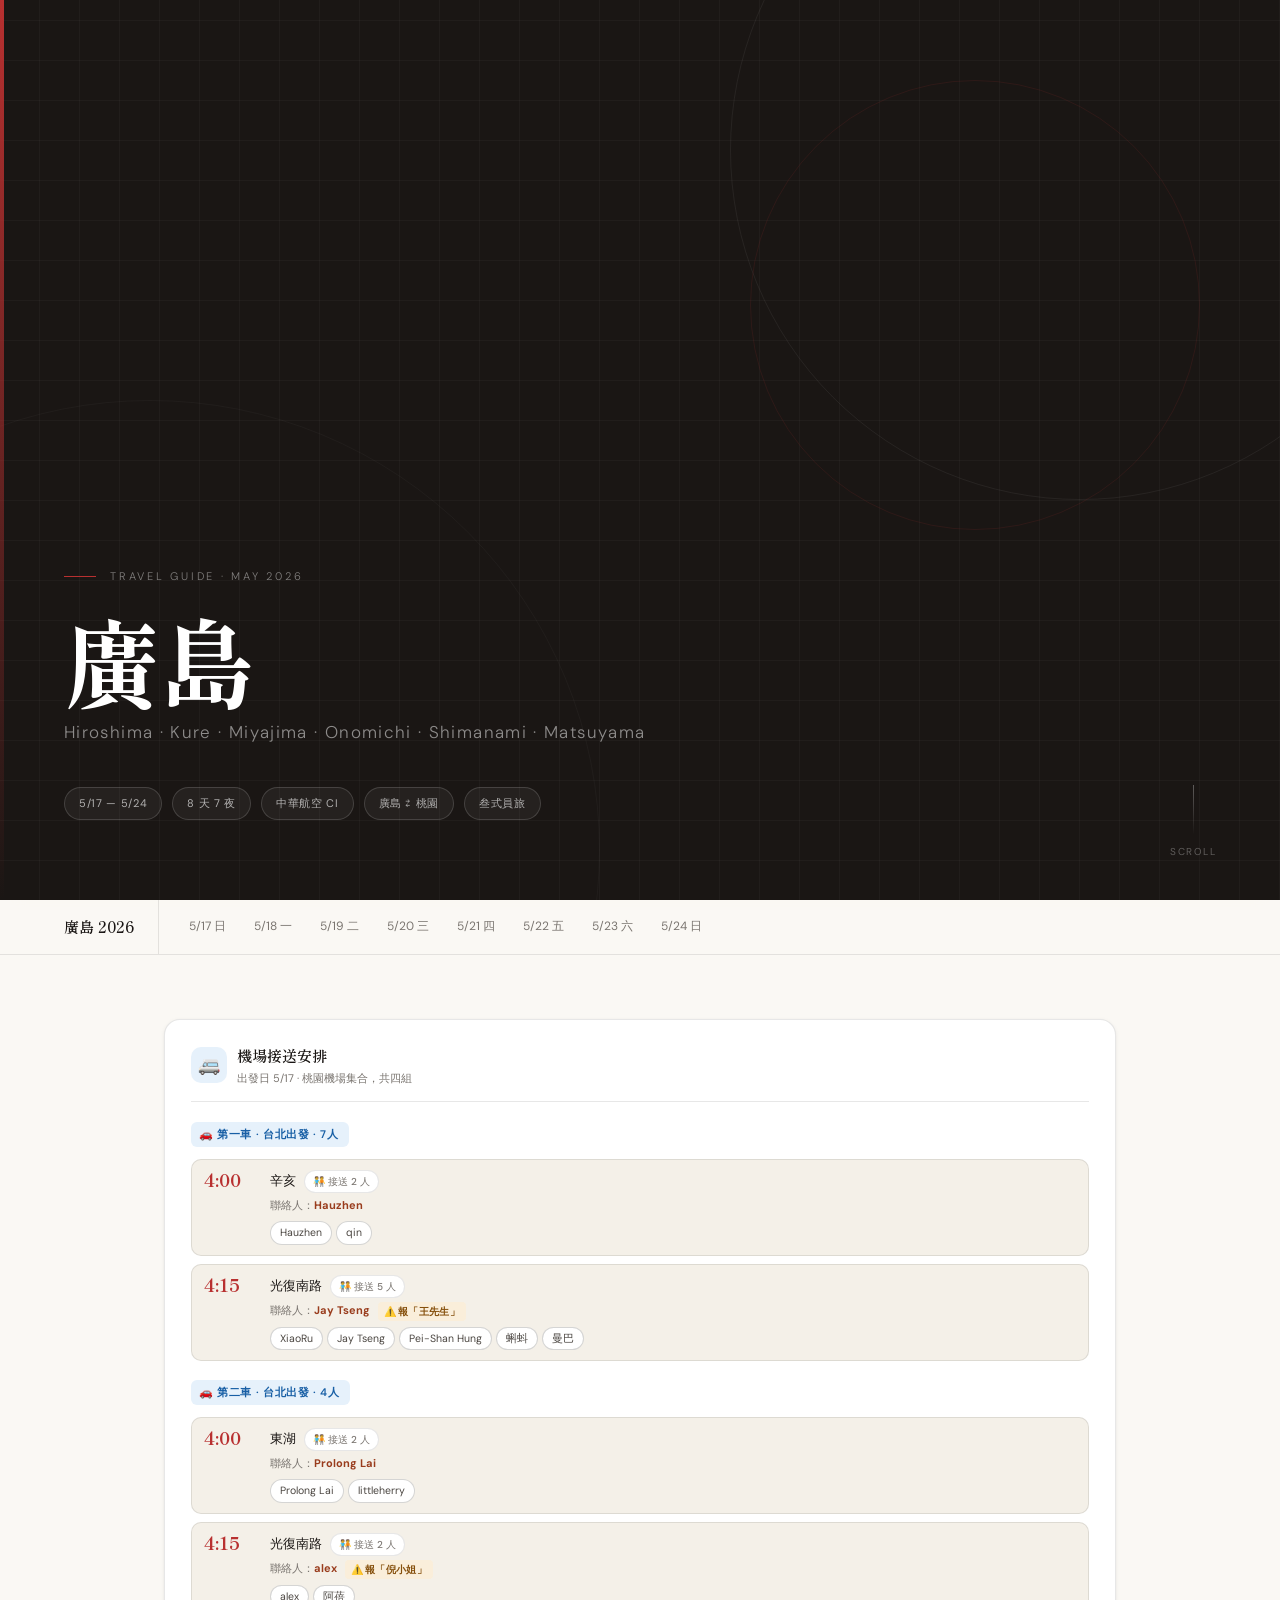
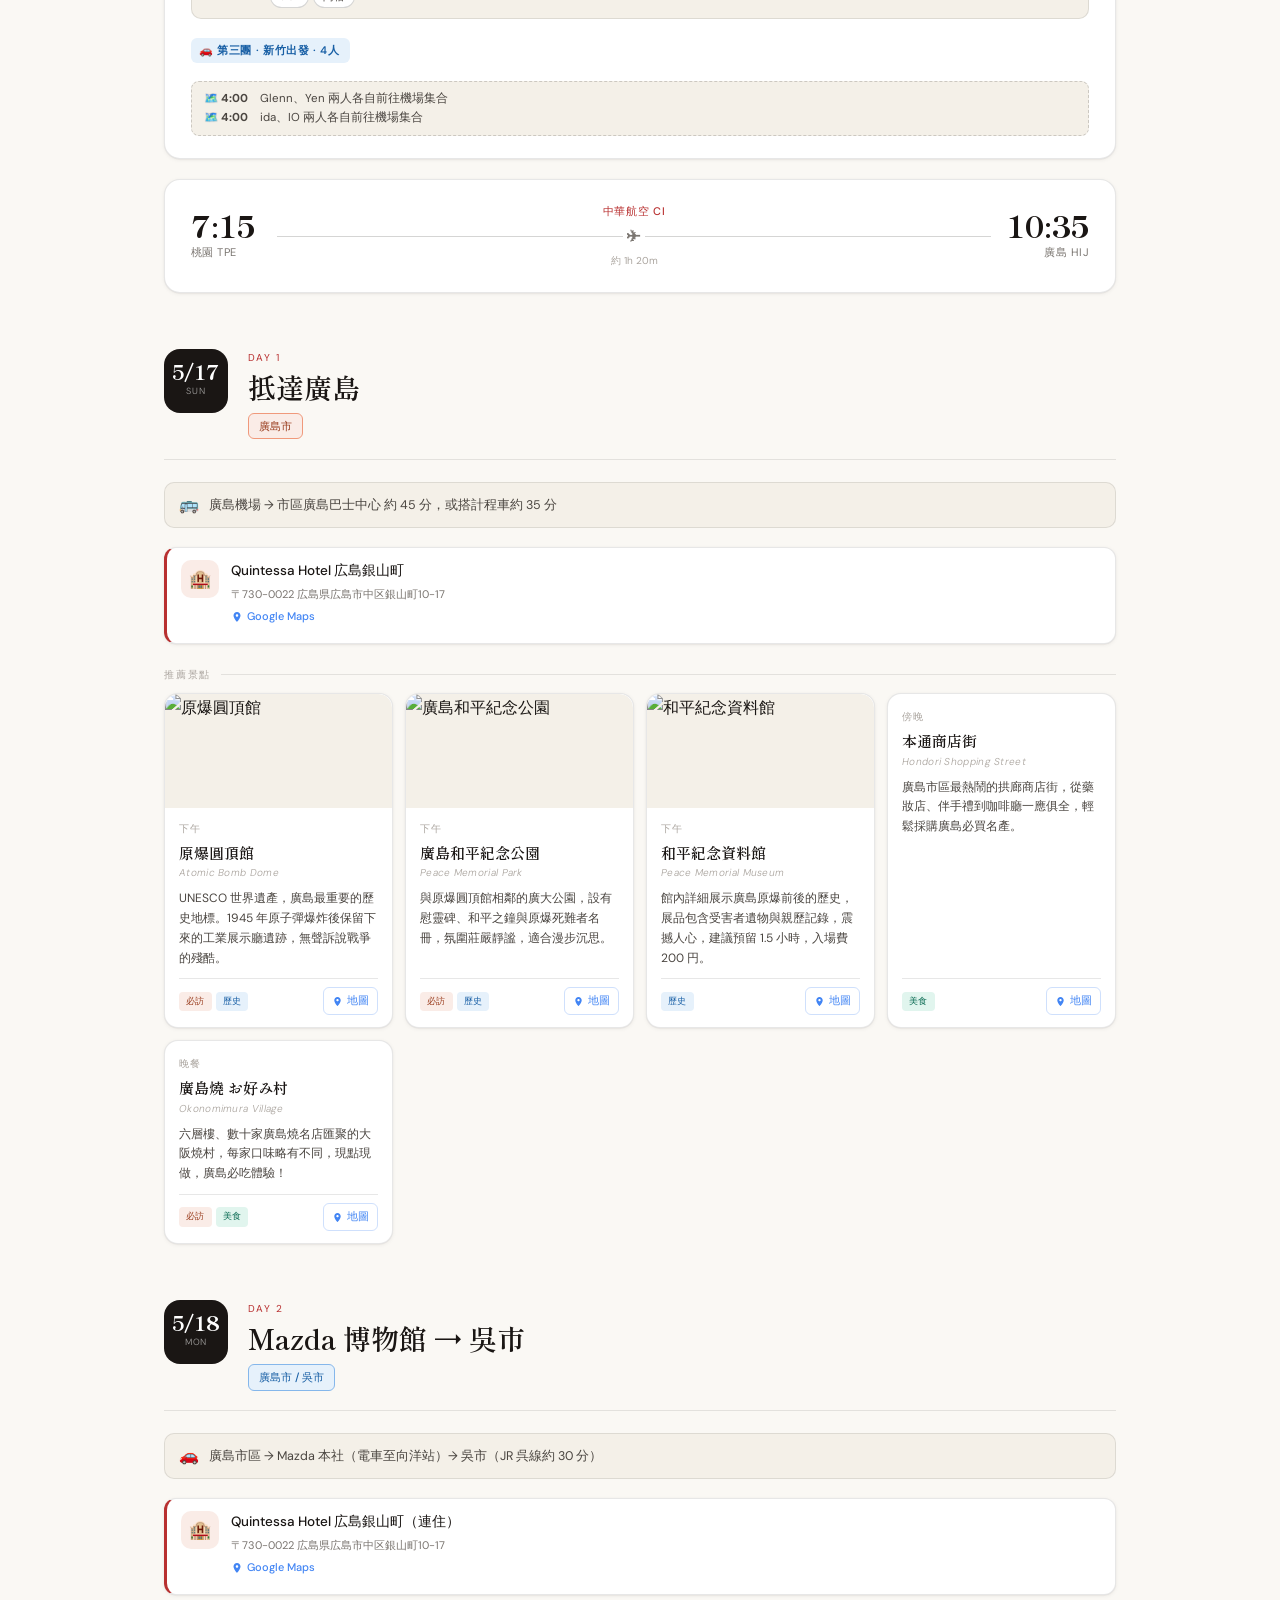
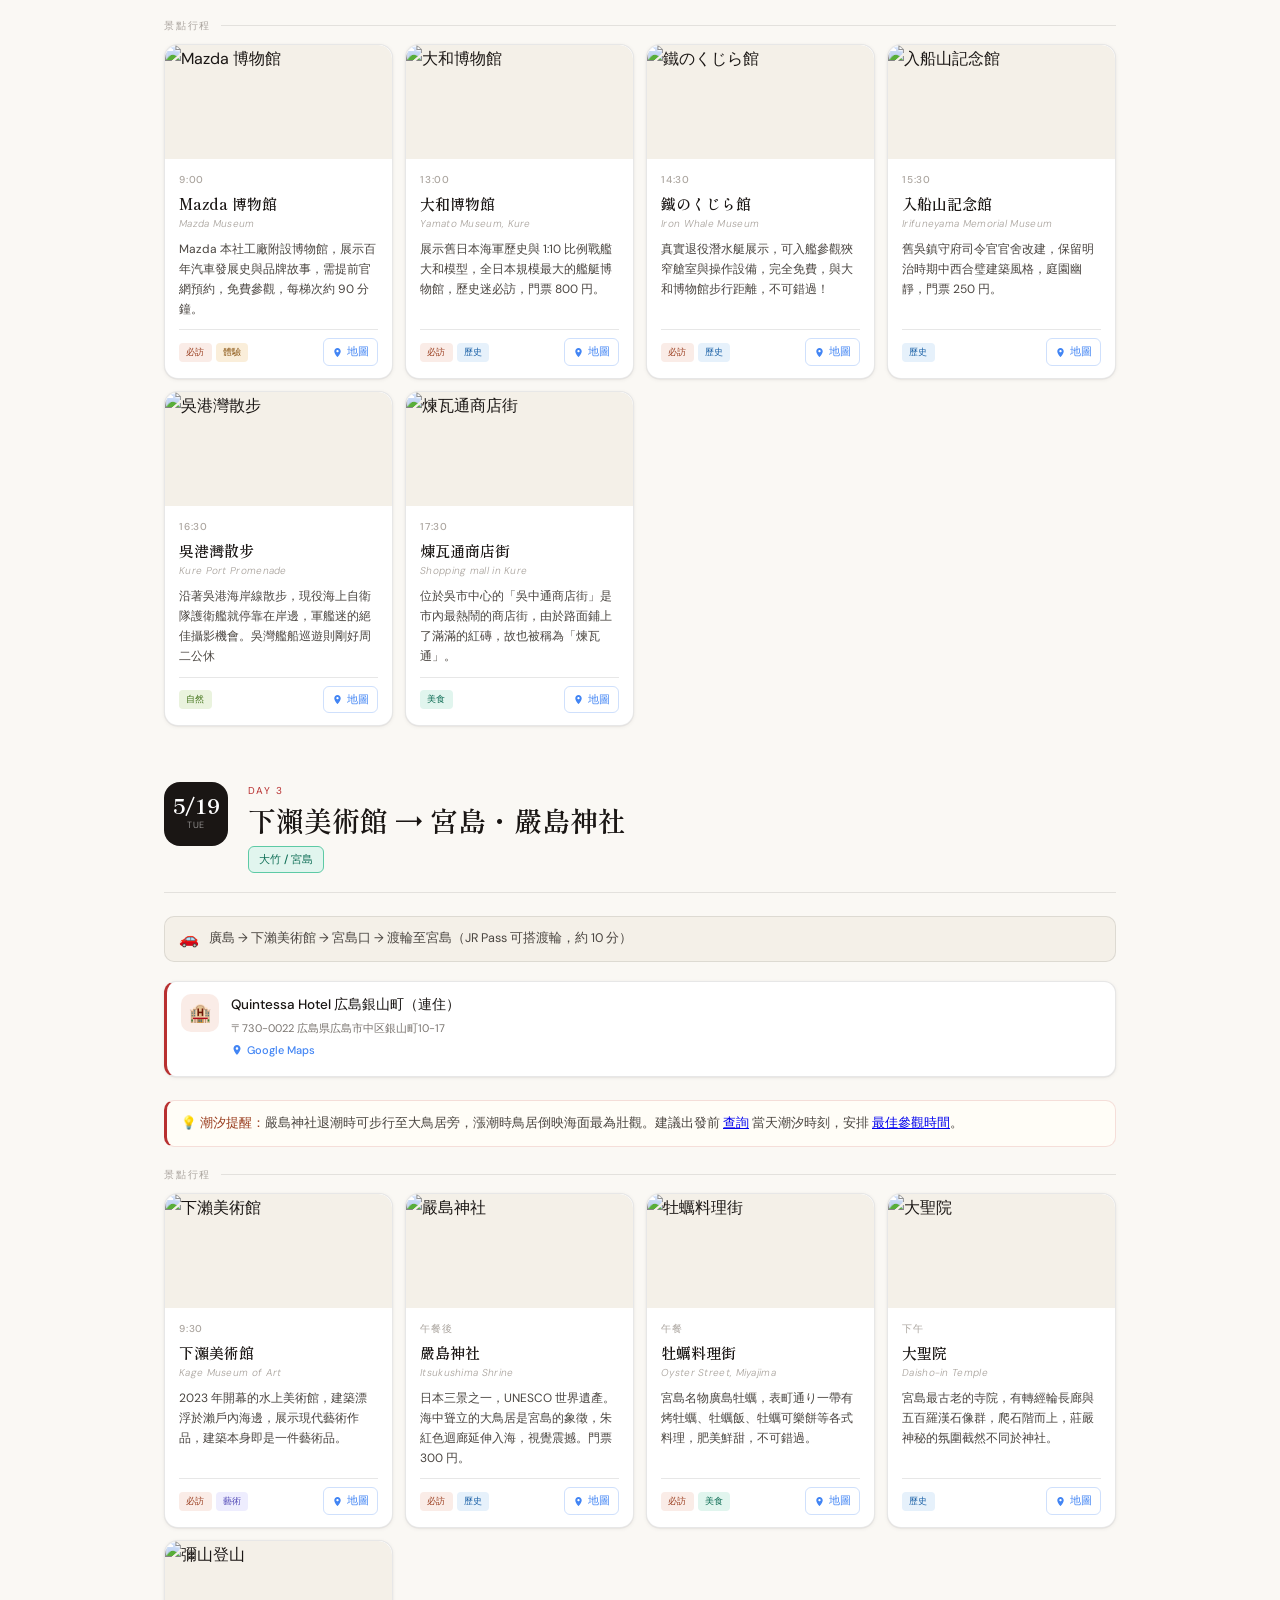
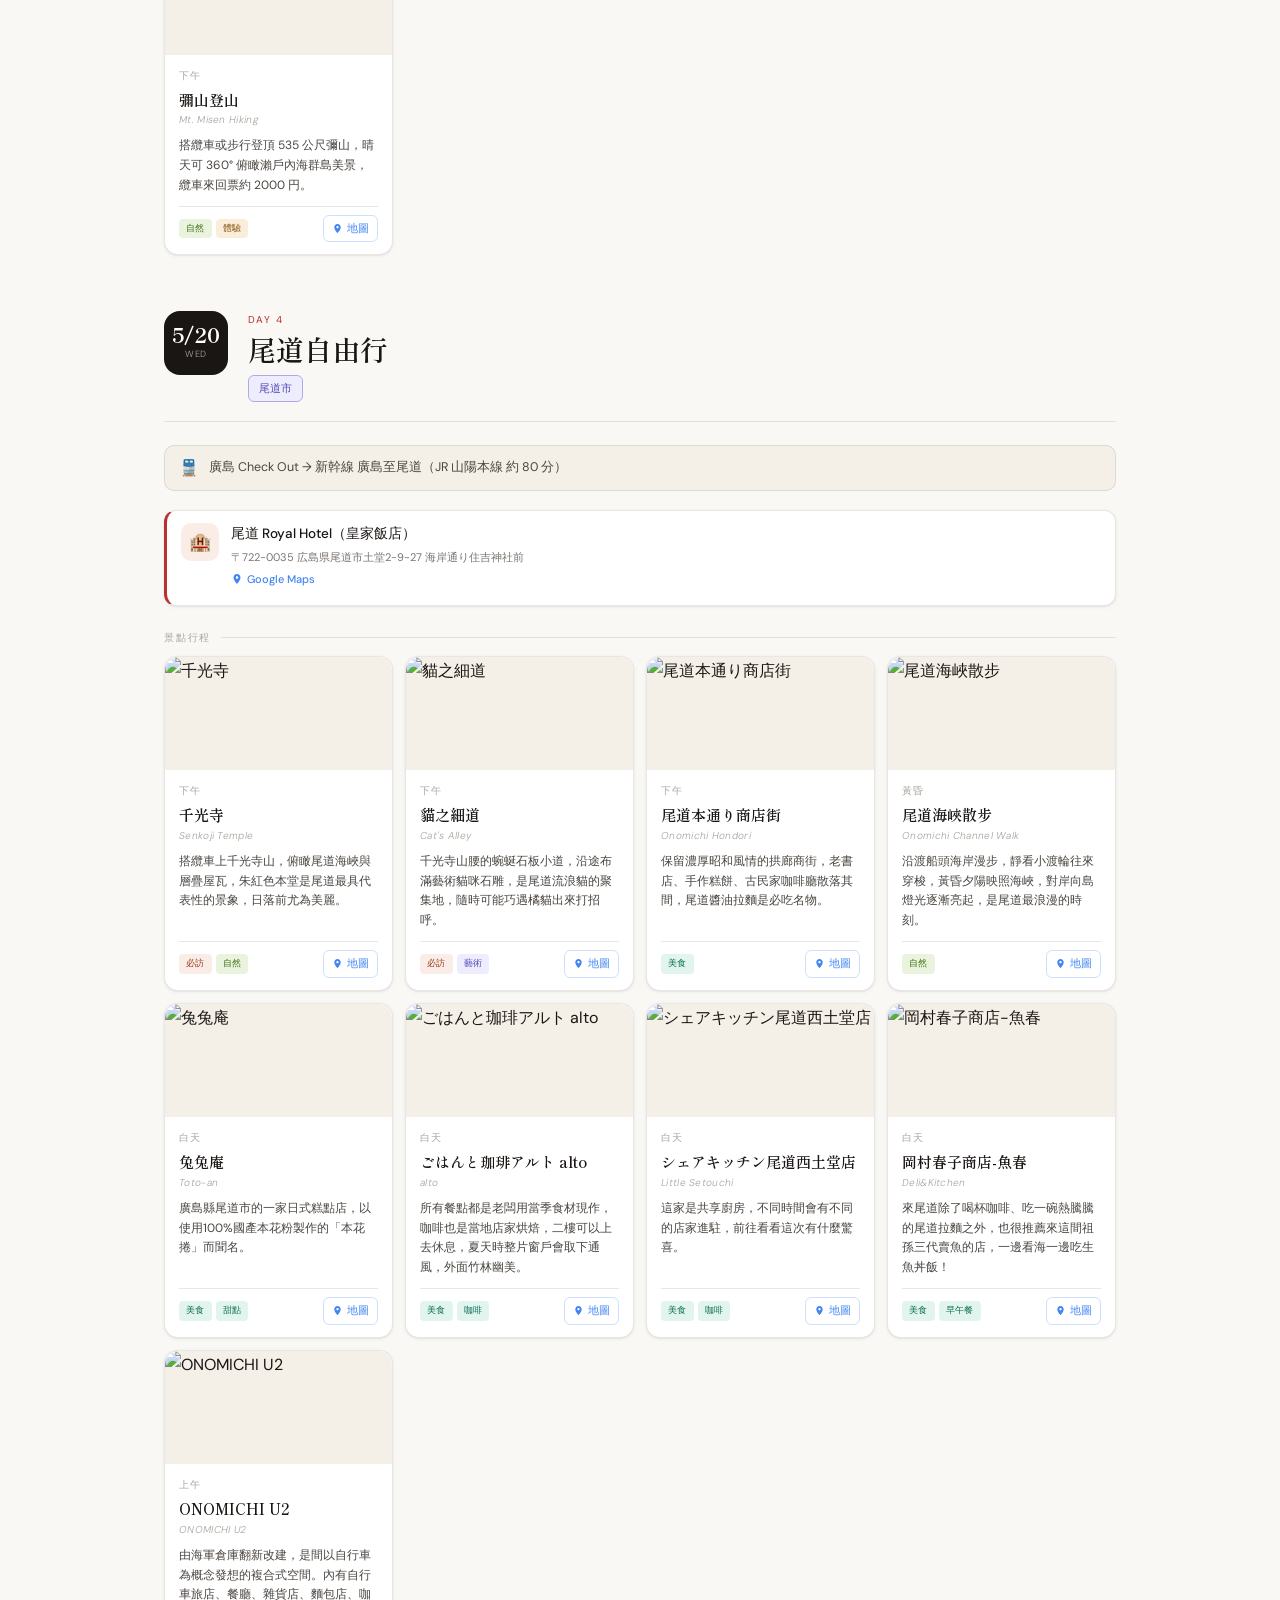
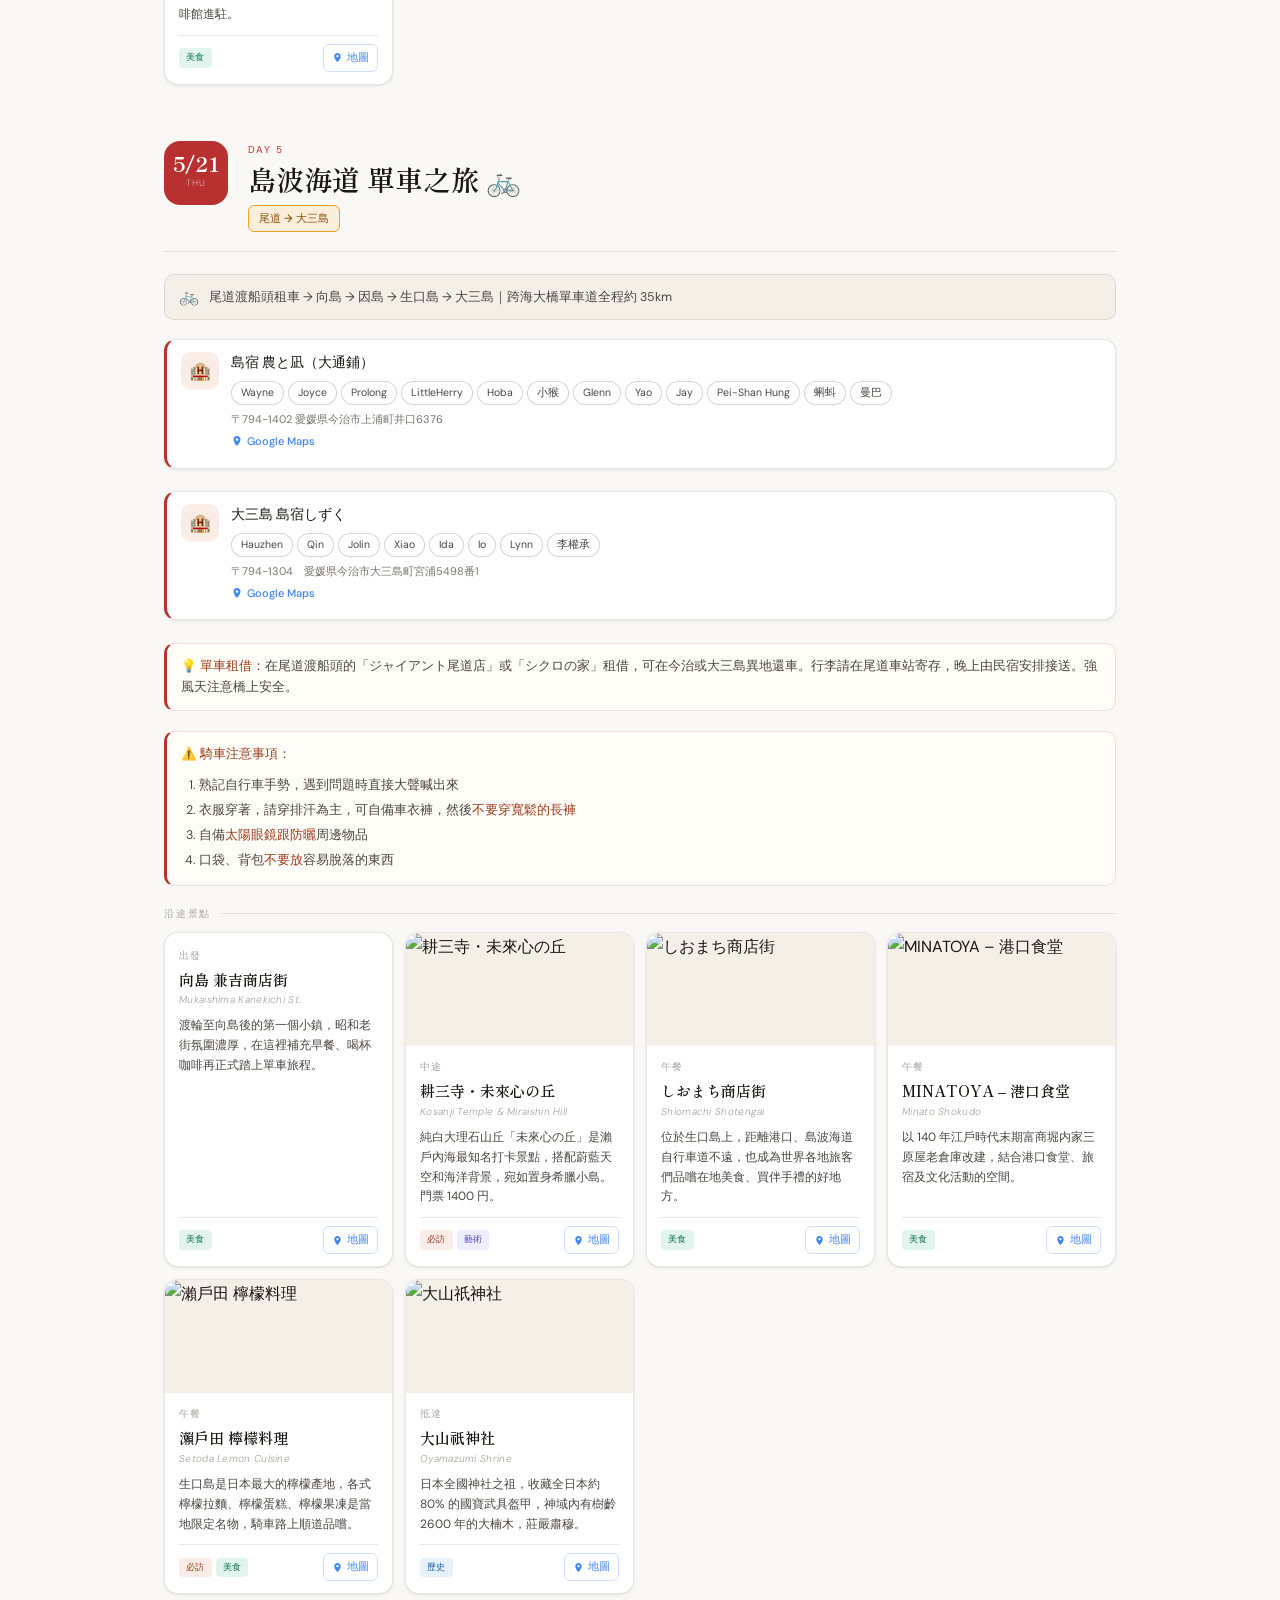
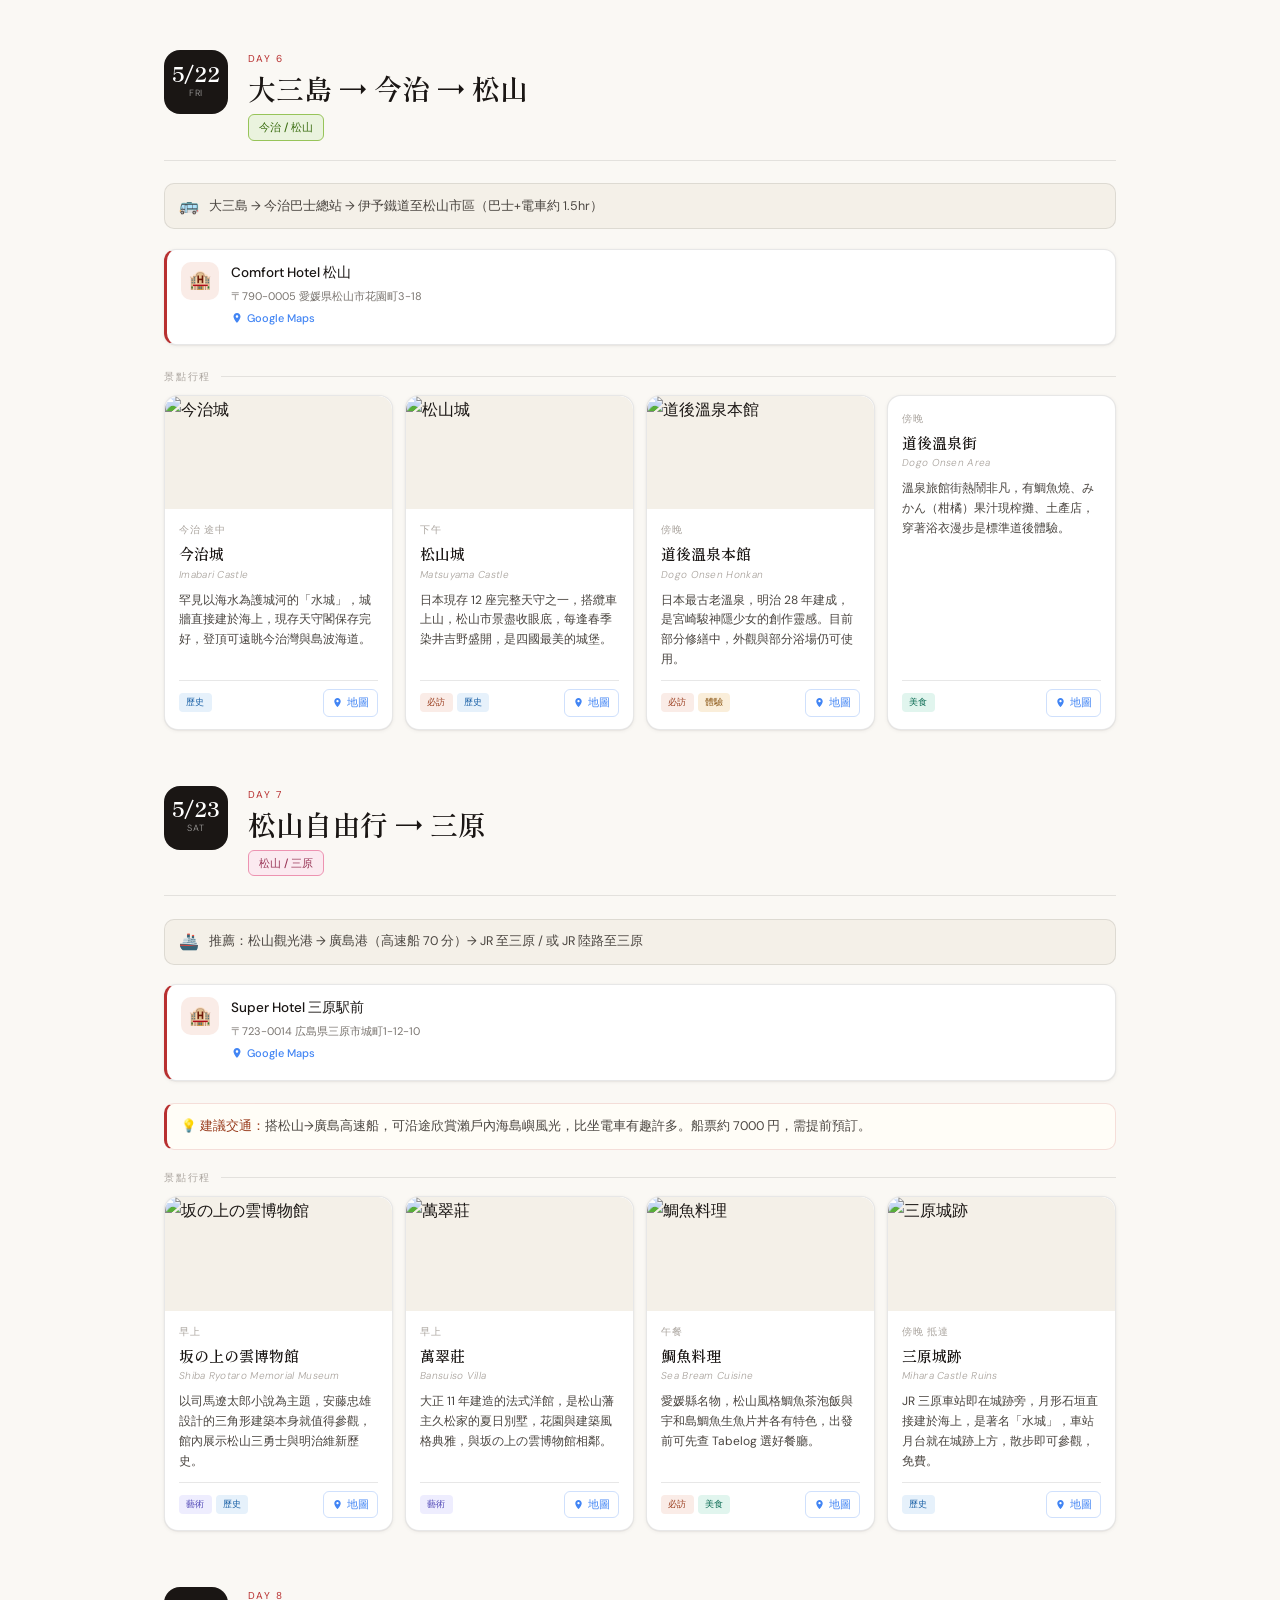
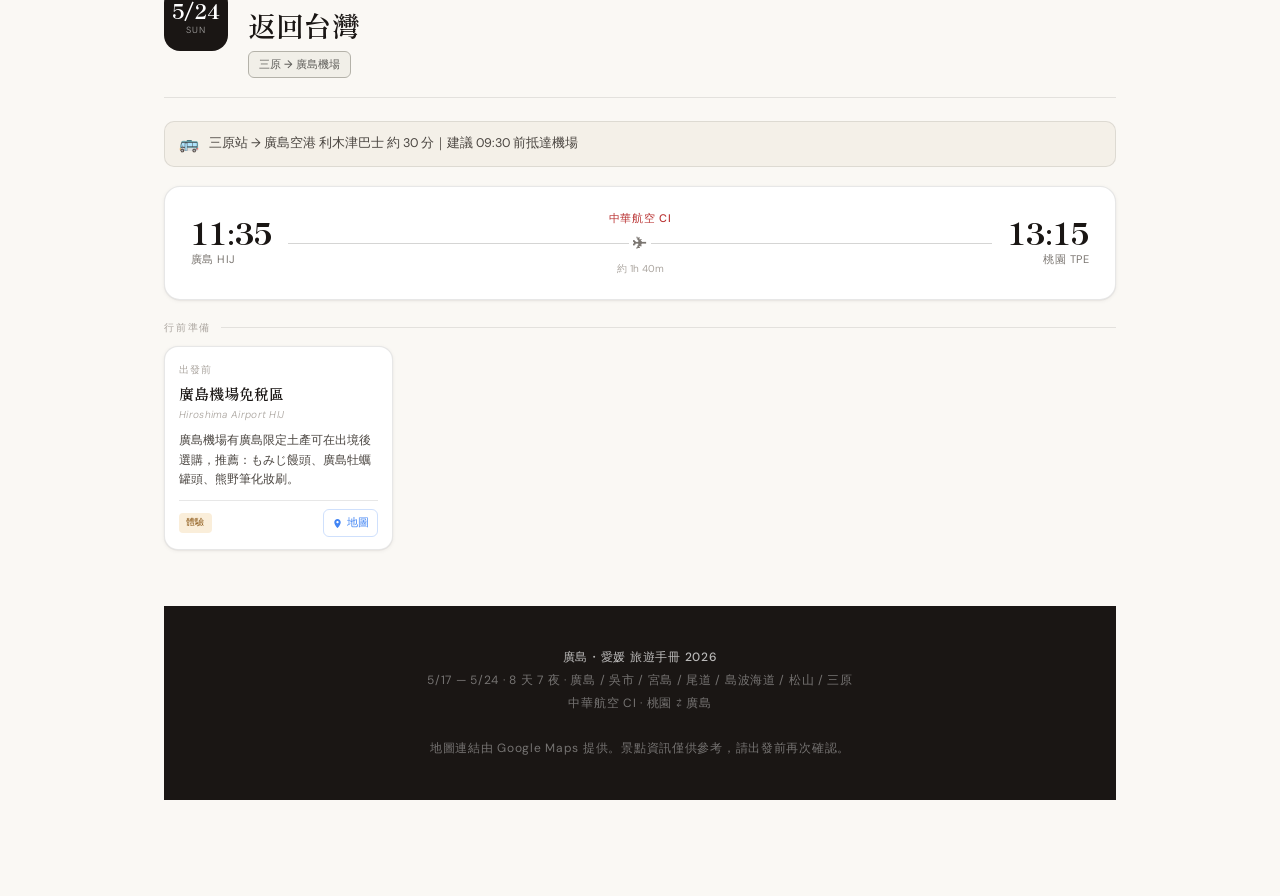
==== commit 7e77a57c: "升級為表單式 CMS，所有內容拆入 content.json" ====
--- a/index.html
+++ b/index.html
@@ -11,1221 +11,21 @@
 </head>
 <body>
 
+<div id="hero-slot"></div>
+<div id="nav-slot"></div>
+<main class="main" id="main-slot"></main>
 
-<!-- ═══════════════════════════════════════
-     頁首英雄區
-     可修改：標題文字、副標、日期標籤、背景圖片網址
-     背景圖：.hero-photo 的 background-image（在 style.css 第 3 行）
-════════════════════════════════════════ -->
-<section class="hero">
-  <div class="hero-photo"></div>
-  <div class="hero-pattern"></div>
-  <div class="hero-circle hero-circle-1"></div>
-  <div class="hero-circle hero-circle-2"></div>
-  <div class="hero-circle hero-circle-3"></div>
-  <div class="hero-accent"></div>
-  <div class="hero-content">
-    <div class="hero-eyebrow">Travel Guide · May 2026</div>
-    <h1 class="hero-title">廣島</h1>
-    <p class="hero-subtitle">Hiroshima · Kure · Miyajima · Onomichi · Shimanami · Matsuyama</p>
-    <div class="hero-meta">
-      <span class="hero-pill">5/17 — 5/24</span>
-      <span class="hero-pill">8 天 7 夜</span>
-      <span class="hero-pill">中華航空 CI</span>
-      <span class="hero-pill">廣島 ⇄ 桃園</span>
-      <span class="hero-pill">叁式員旅</span>
-    </div>
-  </div>
-  <div class="hero-scroll">
-    <div class="hero-scroll-line"></div>
-    <span>Scroll</span>
-  </div>
-</section>
-
-
-<!-- ═══════════════════════════════════════
-     導覽列
-     可修改：品牌名稱、各天的日期與星期文字
-════════════════════════════════════════ -->
-<nav class="nav">
-  <div class="nav-brand">廣島 2026</div>
-  <div class="nav-links">
-    <a class="nav-link" href="#day1">5/17 日</a>
-    <a class="nav-link" href="#day2">5/18 一</a>
-    <a class="nav-link" href="#day3">5/19 二</a>
-    <a class="nav-link" href="#day4">5/20 三</a>
-    <a class="nav-link" href="#day5">5/21 四</a>
-    <a class="nav-link" href="#day6">5/22 五</a>
-    <a class="nav-link" href="#day7">5/23 六</a>
-    <a class="nav-link" href="#day8">5/24 日</a>
-  </div>
-</nav>
-
-
-<!-- ═══════════════════════════════════════
-     主要內容區
-════════════════════════════════════════ -->
-<main class="main">
-
-
-  <!-- ───────────────────────────────────
-       機場接送安排
-       可修改：各車組的人員名單、時間、地點
-  ─────────────────────────────────────── -->
-  <div class="pickup-section">
-    <div class="pickup-section-header">
-      <div class="pickup-section-icon">🚐</div>
-      <div>
-        <div class="pickup-section-title">機場接送安排</div>
-        <div class="pickup-section-sub">出發日 5/17 · 桃園機場集合，共四組</div>
-      </div>
-    </div>
-
-    <!-- 第一車 -->
-    <div class="pickup-group">
-      <div class="pickup-group-label">🚗 第一車 · 台北出發 · 7人</div>
-      <div class="pickup-rows">
-        <div class="pickup-row">
-          <div class="pickup-time">4:00</div>
-          <div class="pickup-info">
-            <div style="display:flex; align-items:center; gap:8px;">
-              <div class="pickup-location">辛亥</div>
-              <span class="pickup-count-badge" style="margin:0;">🧑‍🤝‍🧑 接送 2 人</span>
-            </div>
-            <div class="pickup-contact">聯絡人：<strong>Hauzhen</strong></div>
-            <div class="pickup-members-inline">
-              <span class="pickup-member-chip">Hauzhen</span>
-              <span class="pickup-member-chip">qin</span>
-            </div>
-          </div>
-        </div>
-        <div class="pickup-row">
-          <div class="pickup-time">4:15</div>
-          <div class="pickup-info">
-            <div style="display:flex; align-items:center; gap:8px;">
-              <div class="pickup-location">光復南路</div>
-              <span class="pickup-count-badge" style="margin:0;">🧑‍🤝‍🧑 接送 5 人</span>
-            </div>
-            <div style="display:flex; align-items:center; gap:8px;">
-              <div class="pickup-contact">聯絡人：<strong>Jay Tseng</strong></div>
-              <span class="pickup-alert">⚠️ 報「王先生」</span>
-            </div>
-            <div class="pickup-members-inline">
-              <span class="pickup-member-chip">XiaoRu</span>
-              <span class="pickup-member-chip">Jay Tseng</span>
-              <span class="pickup-member-chip">Pei-Shan Hung</span>
-              <span class="pickup-member-chip">蝌蚪</span>
-              <span class="pickup-member-chip">曼巴</span>
-            </div>
-          </div>
-        </div>
-      </div>
-    </div>
-
-    <!-- 第二車 -->
-    <div class="pickup-group">
-      <div class="pickup-group-label">🚗 第二車 · 台北出發 · 4人</div>
-      <div class="pickup-rows">
-        <div class="pickup-row">
-          <div class="pickup-time">4:00</div>
-          <div class="pickup-info">
-            <div style="display:flex; align-items:center; gap:8px;">
-              <div class="pickup-location">東湖</div>
-              <span class="pickup-count-badge" style="margin:0;">🧑‍🤝‍🧑 接送 2 人</span>
-            </div>
-            <div class="pickup-contact">聯絡人：<strong>Prolong Lai</strong></div>
-            <div class="pickup-members-inline">
-              <span class="pickup-member-chip">Prolong Lai</span>
-              <span class="pickup-member-chip">littleherry</span>
-            </div>
-          </div>
-        </div>
-        <div class="pickup-row">
-          <div class="pickup-time">4:15</div>
-          <div class="pickup-info">
-            <div style="display:flex; align-items:center; gap:8px;">
-              <div class="pickup-location">光復南路</div>
-              <span class="pickup-count-badge" style="margin:0;">🧑‍🤝‍🧑 接送 2 人</span>
-            </div>
-            <div style="display:flex; align-items:center; gap:8px;">
-              <div class="pickup-contact">聯絡人：<strong>alex</strong></div>
-              <span class="pickup-alert">⚠️ 報「倪小姐」</span>
-            </div>
-            <div class="pickup-members-inline">
-              <span class="pickup-member-chip">alex</span>
-              <span class="pickup-member-chip">阿蓓</span>
-            </div>
-          </div>
-        </div>
-      </div>
-    </div>
-
-    <!-- 第三團（新竹） -->
-    <div class="pickup-group">
-      <div class="pickup-group-label">🚗 第三團 · 新竹出發 · 4人</div>
-      <div class="pickup-rows">
-        <div class="pickup-self-note">
-          🗺️ <strong>4:00</strong>　Glenn、Yen 兩人各自前往機場集合<br>
-          🗺️ <strong>4:00</strong>　ida、IO 兩人各自前往機場集合
-        </div>
-      </div>
-    </div>
-  </div>
-
-
-  <!-- ───────────────────────────────────
-       去程航班
-       可修改：出發時間、抵達時間、機場代碼、航空公司
-  ─────────────────────────────────────── -->
-  <div class="flight-card">
-    <div class="flight-endpoint">
-      <div class="flight-time">7:15</div>
-      <div class="flight-city">桃園 TPE</div>
-    </div>
-    <div class="flight-mid">
-      <div class="flight-airline">中華航空 CI</div>
-      <div class="flight-line-wrap">
-        <div class="flight-hr"></div>
-        <span class="flight-plane">✈</span>
-        <div class="flight-hr"></div>
-      </div>
-      <div style="font-size:10px;color:var(--ink-muted);">約 1h 20m</div>
-    </div>
-    <div class="flight-endpoint" style="text-align:right;">
-      <div class="flight-time">10:35</div>
-      <div class="flight-city" style="text-align:right;">廣島 HIJ</div>
-    </div>
-  </div>
-
-
-  <!-- ═══════════════════════════════════
-       DAY 1｜5/17 日｜抵達廣島
-       可修改：飯店名稱與地址、交通說明、景點卡片
-  ════════════════════════════════════ -->
-  <section class="day-section visible" id="day1" style="margin-top: 3.5rem;">
-    <div class="day-header">
-      <div class="day-badge">
-        <span class="day-badge-date">5/17</span>
-        <span class="day-badge-day">SUN</span>
-      </div>
-      <div class="day-header-text">
-        <div class="day-num-label">Day 1</div>
-        <h2 class="day-title">抵達廣島</h2>
-        <span class="day-region-badge r-hiroshima">廣島市</span>
-      </div>
-    </div>
-
-    <div class="transport-bar">
-      <span class="transport-icon">🚌</span>
-      廣島機場 → 市區廣島巴士中心 約 45 分，或搭計程車約 35 分
-    </div>
-
-    <div class="hotel-card">
-      <div class="hotel-icon-wrap">🏨</div>
-      <div>
-        <div class="hotel-name">Quintessa Hotel 広島銀山町</div>
-        <div class="hotel-addr">〒730-0022 広島県広島市中区銀山町10-17</div>
-        <a class="hotel-map-link" href="https://maps.google.com/?q=Quintessa+Hotel+Hiroshima+Ginzanmachi" target="_blank">
-          <svg viewBox="0 0 24 24" fill="#4285f4" width="12" height="12"><path d="M12 2C8.13 2 5 5.13 5 9c0 5.25 7 13 7 13s7-7.75 7-13c0-3.87-3.13-7-7-7zm0 9.5c-1.38 0-2.5-1.12-2.5-2.5s1.12-2.5 2.5-2.5 2.5 1.12 2.5 2.5-1.12 2.5-2.5 2.5z"></path></svg>
-          Google Maps
-        </a>
-      </div>
-    </div>
-
-    <div class="section-label">推薦景點</div>
-    <div class="spots-grid">
-
-      <div class="spot-card" data-primary="must">
-        <div class="spot-img-wrap"><img class="spot-img" src="https://wp-odai.wamazing.com/media/wp-content/uploads/sites/2/2021/12/hiroshimapeacememorialpark_078404ed17aaf1b212072d1ddaca6ba2_m.jpg.webp" alt="原爆圓頂館" loading="lazy"></div>
-        <div class="spot-time-badge">下午</div>
-        <div class="spot-name">原爆圓頂館</div>
-        <div class="spot-en">Atomic Bomb Dome</div>
-        <div class="spot-desc">UNESCO 世界遺產，廣島最重要的歷史地標。1945 年原子彈爆炸後保留下來的工業展示廳遺跡，無聲訴說戰爭的殘酷。</div>
-        <div class="spot-footer">
-          <div class="spot-tags"><span class="tag tag-must">必訪</span><span class="tag tag-history">歷史</span></div>
-          <a class="spot-map-btn" href="https://maps.google.com/?q=Atomic+Bomb+Dome+Hiroshima" target="_blank">
-            <svg viewBox="0 0 24 24" fill="currentColor"><path d="M12 2C8.13 2 5 5.13 5 9c0 5.25 7 13 7 13s7-7.75 7-13c0-3.87-3.13-7-7-7zm0 9.5c-1.38 0-2.5-1.12-2.5-2.5s1.12-2.5 2.5-2.5 2.5 1.12 2.5 2.5-1.12 2.5-2.5 2.5z"></path></svg>
-            地圖
-          </a>
-        </div>
-      </div>
-
-      <div class="spot-card" data-primary="must">
-        <div class="spot-img-wrap"><img class="spot-img" src="https://www.agoda.com/wp-content/uploads/2024/01/Featured-image-Hiroshima-Peace-Memorial-Park-1244x700.jpg" alt="廣島和平紀念公園" loading="lazy"></div>
-        <div class="spot-time-badge">下午</div>
-        <div class="spot-name">廣島和平紀念公園</div>
-        <div class="spot-en">Peace Memorial Park</div>
-        <div class="spot-desc">與原爆圓頂館相鄰的廣大公園，設有慰靈碑、和平之鐘與原爆死難者名冊，氛圍莊嚴靜謐，適合漫步沉思。</div>
-        <div class="spot-footer">
-          <div class="spot-tags"><span class="tag tag-must">必訪</span><span class="tag tag-history">歷史</span></div>
-          <a class="spot-map-btn" href="https://maps.google.com/?q=Hiroshima+Peace+Memorial+Park" target="_blank">
-            <svg viewBox="0 0 24 24" fill="currentColor"><path d="M12 2C8.13 2 5 5.13 5 9c0 5.25 7 13 7 13s7-7.75 7-13c0-3.87-3.13-7-7-7zm0 9.5c-1.38 0-2.5-1.12-2.5-2.5s1.12-2.5 2.5-2.5 2.5 1.12 2.5 2.5-1.12 2.5-2.5 2.5z"></path></svg>
-            地圖
-          </a>
-        </div>
-      </div>
-
-      <div class="spot-card" data-primary="history">
-        <div class="spot-img-wrap"><img class="spot-img" src="https://res.klook.com/images/w_1200,h_630,c_fill,q_65/w_80,x_15,y_15,g_south_west,l_Klook_water_br_trans_yhcmh3/activities/x72bq26pfpao1daonid5/%E5%BB%A3%E5%B3%B6%E5%92%8C%E5%B9%B3%E7%B4%80%E5%BF%B5%E8%B3%87%E6%96%99%E9%A4%A8%E5%B8%B8%E8%A8%AD%E5%B1%95%E8%A6%BD%E9%96%80%E7%A5%A8-Klook%E5%AE%A2%E8%B7%AF.jpg" alt="和平紀念資料館" loading="lazy"></div>
-        <div class="spot-time-badge">下午</div>
-        <div class="spot-name">和平紀念資料館</div>
-        <div class="spot-en">Peace Memorial Museum</div>
-        <div class="spot-desc">館內詳細展示廣島原爆前後的歷史，展品包含受害者遺物與親歷記錄，震撼人心，建議預留 1.5 小時，入場費 200 円。</div>
-        <div class="spot-footer">
-          <div class="spot-tags"><span class="tag tag-history">歷史</span></div>
-          <a class="spot-map-btn" href="https://maps.google.com/?q=Hiroshima+Peace+Memorial+Museum" target="_blank">
-            <svg viewBox="0 0 24 24" fill="currentColor"><path d="M12 2C8.13 2 5 5.13 5 9c0 5.25 7 13 7 13s7-7.75 7-13c0-3.87-3.13-7-7-7zm0 9.5c-1.38 0-2.5-1.12-2.5-2.5s1.12-2.5 2.5-2.5 2.5 1.12 2.5 2.5-1.12 2.5-2.5 2.5z"></path></svg>
-            地圖
-          </a>
-        </div>
-      </div>
-
-      <div class="spot-card" data-primary="food">
-        <div class="spot-time-badge">傍晚</div>
-        <div class="spot-name">本通商店街</div>
-        <div class="spot-en">Hondori Shopping Street</div>
-        <div class="spot-desc">廣島市區最熱鬧的拱廊商店街，從藥妝店、伴手禮到咖啡廳一應俱全，輕鬆採購廣島必買名產。</div>
-        <div class="spot-footer">
-          <div class="spot-tags"><span class="tag tag-food">美食</span></div>
-          <a class="spot-map-btn" href="https://maps.google.com/?q=Hondori+Shopping+Street+Hiroshima" target="_blank">
-            <svg viewBox="0 0 24 24" fill="currentColor"><path d="M12 2C8.13 2 5 5.13 5 9c0 5.25 7 13 7 13s7-7.75 7-13c0-3.87-3.13-7-7-7zm0 9.5c-1.38 0-2.5-1.12-2.5-2.5s1.12-2.5 2.5-2.5 2.5 1.12 2.5 2.5-1.12 2.5-2.5 2.5z"></path></svg>
-            地圖
-          </a>
-        </div>
-      </div>
-
-      <div class="spot-card" data-primary="must">
-        <div class="spot-time-badge">晚餐</div>
-        <div class="spot-name">廣島燒 お好み村</div>
-        <div class="spot-en">Okonomimura Village</div>
-        <div class="spot-desc">六層樓、數十家廣島燒名店匯聚的大阪燒村，每家口味略有不同，現點現做，廣島必吃體驗！</div>
-        <div class="spot-footer">
-          <div class="spot-tags"><span class="tag tag-must">必訪</span><span class="tag tag-food">美食</span></div>
-          <a class="spot-map-btn" href="https://maps.google.com/?q=Okonomimura+Hiroshima" target="_blank">
-            <svg viewBox="0 0 24 24" fill="currentColor"><path d="M12 2C8.13 2 5 5.13 5 9c0 5.25 7 13 7 13s7-7.75 7-13c0-3.87-3.13-7-7-7zm0 9.5c-1.38 0-2.5-1.12-2.5-2.5s1.12-2.5 2.5-2.5 2.5 1.12 2.5 2.5-1.12 2.5-2.5 2.5z"></path></svg>
-            地圖
-          </a>
-        </div>
-      </div>
-
-    </div>
-  </section>
-
-
-  <!-- ═══════════════════════════════════
-       DAY 2｜5/18 一｜Mazda 博物館 → 吳市
-  ════════════════════════════════════ -->
-  <section class="day-section visible" id="day2">
-    <div class="day-header">
-      <div class="day-badge">
-        <span class="day-badge-date">5/18</span>
-        <span class="day-badge-day">MON</span>
-      </div>
-      <div class="day-header-text">
-        <div class="day-num-label">Day 2</div>
-        <h2 class="day-title">Mazda 博物館 → 吳市</h2>
-        <span class="day-region-badge r-kure">廣島市 / 吳市</span>
-      </div>
-    </div>
-
-    <div class="transport-bar">
-      <span class="transport-icon">🚗</span>
-      廣島市區 → Mazda 本社（電車至向洋站）→ 吳市（JR 呉線約 30 分）
-    </div>
-
-    <div class="hotel-card">
-      <div class="hotel-icon-wrap">🏨</div>
-      <div>
-        <div class="hotel-name">Quintessa Hotel 広島銀山町（連住）</div>
-        <div class="hotel-addr">〒730-0022 広島県広島市中区銀山町10-17</div>
-        <a class="hotel-map-link" href="https://maps.google.com/?q=Quintessa+Hotel+Hiroshima+Ginzanmachi" target="_blank">
-          <svg viewBox="0 0 24 24" fill="#4285f4" width="12" height="12"><path d="M12 2C8.13 2 5 5.13 5 9c0 5.25 7 13 7 13s7-7.75 7-13c0-3.87-3.13-7-7-7zm0 9.5c-1.38 0-2.5-1.12-2.5-2.5s1.12-2.5 2.5-2.5 2.5 1.12 2.5 2.5-1.12 2.5-2.5 2.5z"></path></svg>
-          Google Maps
-        </a>
-      </div>
-    </div>
-
-    <div class="section-label">景點行程</div>
-    <div class="spots-grid">
-
-      <div class="spot-card" data-primary="must">
-        <div class="spot-img-wrap"><img class="spot-img" src="https://www.mazda.com.tw/globalassets/mazda/mazda-stories/08_-mazda-/mazda_stories_2.jpg" alt="Mazda 博物館" loading="lazy"></div>
-        <div class="spot-time-badge">9:00</div>
-        <div class="spot-name">Mazda 博物館</div>
-        <div class="spot-en">Mazda Museum</div>
-        <div class="spot-desc">Mazda 本社工廠附設博物館，展示百年汽車發展史與品牌故事，需提前官網預約，免費參觀，每梯次約 90 分鐘。</div>
-        <div class="spot-footer">
-          <div class="spot-tags"><span class="tag tag-must">必訪</span><span class="tag tag-activity">體驗</span></div>
-          <a class="spot-map-btn" href="https://maps.google.com/?q=Mazda+Museum+Hiroshima" target="_blank">
-            <svg viewBox="0 0 24 24" fill="currentColor"><path d="M12 2C8.13 2 5 5.13 5 9c0 5.25 7 13 7 13s7-7.75 7-13c0-3.87-3.13-7-7-7zm0 9.5c-1.38 0-2.5-1.12-2.5-2.5s1.12-2.5 2.5-2.5 2.5 1.12 2.5 2.5-1.12 2.5-2.5 2.5z"></path></svg>
-            地圖
-          </a>
-        </div>
-      </div>
-
-      <div class="spot-card" data-primary="must">
-        <div class="spot-img-wrap"><img class="spot-img" src="https://cdn.japan-travel-note.com/images/00106/thumbnail-en-541x284.webp" alt="大和博物館" loading="lazy"></div>
-        <div class="spot-time-badge">13:00</div>
-        <div class="spot-name">大和博物館</div>
-        <div class="spot-en">Yamato Museum, Kure</div>
-        <div class="spot-desc">展示舊日本海軍歷史與 1:10 比例戰艦大和模型，全日本規模最大的艦艇博物館，歷史迷必訪，門票 800 円。</div>
-        <div class="spot-footer">
-          <div class="spot-tags"><span class="tag tag-must">必訪</span><span class="tag tag-history">歷史</span></div>
-          <a class="spot-map-btn" href="https://maps.google.com/?q=Yamato+Museum+Kure" target="_blank">
-            <svg viewBox="0 0 24 24" fill="currentColor"><path d="M12 2C8.13 2 5 5.13 5 9c0 5.25 7 13 7 13s7-7.75 7-13c0-3.87-3.13-7-7-7zm0 9.5c-1.38 0-2.5-1.12-2.5-2.5s1.12-2.5 2.5-2.5 2.5 1.12 2.5 2.5-1.12 2.5-2.5 2.5z"></path></svg>
-            地圖
-          </a>
-        </div>
-      </div>
-
-      <div class="spot-card" data-primary="must">
-        <div class="spot-img-wrap"><img class="spot-img" src="https://static.gltjp.com/glt/data/directory/13000/12506/20220109_114250_94b09204_w1920.webp" alt="鐵のくじら館" loading="lazy"></div>
-        <div class="spot-time-badge">14:30</div>
-        <div class="spot-name">鐵のくじら館</div>
-        <div class="spot-en">Iron Whale Museum</div>
-        <div class="spot-desc">真實退役潛水艇展示，可入艦參觀狹窄艙室與操作設備，完全免費，與大和博物館步行距離，不可錯過！</div>
-        <div class="spot-footer">
-          <div class="spot-tags"><span class="tag tag-must">必訪</span><span class="tag tag-history">歷史</span></div>
-          <a class="spot-map-btn" href="https://maps.google.com/?q=Iron+Whale+Museum+Kure+Japan" target="_blank">
-            <svg viewBox="0 0 24 24" fill="currentColor"><path d="M12 2C8.13 2 5 5.13 5 9c0 5.25 7 13 7 13s7-7.75 7-13c0-3.87-3.13-7-7-7zm0 9.5c-1.38 0-2.5-1.12-2.5-2.5s1.12-2.5 2.5-2.5 2.5 1.12 2.5 2.5-1.12 2.5-2.5 2.5z"></path></svg>
-            地圖
-          </a>
-        </div>
-      </div>
-
-      <div class="spot-card" data-primary="history">
-        <div class="spot-img-wrap"><img class="spot-img" src="https://assets.sparkle.travel/place/82856438-dc5c-11ee-9b39-c7c8948f11a7/0jbdiq/640x427ablur.jpg" alt="入船山記念館" loading="lazy"></div>
-        <div class="spot-time-badge">15:30</div>
-        <div class="spot-name">入船山記念館</div>
-        <div class="spot-en">Irifuneyama Memorial Museum</div>
-        <div class="spot-desc">舊吳鎮守府司令官官舍改建，保留明治時期中西合璧建築風格，庭園幽靜，門票 250 円。</div>
-        <div class="spot-footer">
-          <div class="spot-tags"><span class="tag tag-history">歷史</span></div>
-          <a class="spot-map-btn" href="https://maps.google.com/?q=Irifuneyama+Memorial+Museum+Kure" target="_blank">
-            <svg viewBox="0 0 24 24" fill="currentColor"><path d="M12 2C8.13 2 5 5.13 5 9c0 5.25 7 13 7 13s7-7.75 7-13c0-3.87-3.13-7-7-7zm0 9.5c-1.38 0-2.5-1.12-2.5-2.5s1.12-2.5 2.5-2.5 2.5 1.12 2.5 2.5-1.12 2.5-2.5 2.5z"></path></svg>
-            地圖
-          </a>
-        </div>
-      </div>
-
-      <div class="spot-card" data-primary="nature">
-        <div class="spot-img-wrap"><img class="spot-img" src="https://d1grca2t3zpuug.cloudfront.net/2022/12/22kureshi9.jpg" alt="吳港灣散步" loading="lazy"></div>
-        <div class="spot-time-badge">16:30</div>
-        <div class="spot-name">吳港灣散步</div>
-        <div class="spot-en">Kure Port Promenade</div>
-        <div class="spot-desc">沿著吳港海岸線散步，現役海上自衛隊護衛艦就停靠在岸邊，軍艦迷的絕佳攝影機會。吳灣艦船巡遊則剛好周二公休</div>
-        <div class="spot-footer">
-          <div class="spot-tags"><span class="tag tag-nature">自然</span></div>
-          <a class="spot-map-btn" href="https://maps.google.com/?q=Kure+Port+Hiroshima" target="_blank">
-            <svg viewBox="0 0 24 24" fill="currentColor"><path d="M12 2C8.13 2 5 5.13 5 9c0 5.25 7 13 7 13s7-7.75 7-13c0-3.87-3.13-7-7-7zm0 9.5c-1.38 0-2.5-1.12-2.5-2.5s1.12-2.5 2.5-2.5 2.5 1.12 2.5 2.5-1.12 2.5-2.5 2.5z"></path></svg>
-            地圖
-          </a>
-        </div>
-      </div>
-
-      <div class="spot-card" data-primary="food">
-        <div class="spot-img-wrap"><img class="spot-img" src="https://wp-odai.wamazing.com/media/wp-content/uploads/sites/2/2023/01/hiroshimakure_image10.jpg.webp" alt="煉瓦通商店街" loading="lazy"></div>
-        <div class="spot-time-badge">17:30</div>
-        <div class="spot-name">煉瓦通商店街</div>
-        <div class="spot-en">Shopping mall in Kure</div>
-        <div class="spot-desc">位於吳市中心的「吳中通商店街」是市內最熱鬧的商店街，由於路面鋪上了滿滿的紅磚，故也被稱為「煉瓦通」。</div>
-        <div class="spot-footer">
-          <div class="spot-tags"><span class="tag tag-food">美食</span></div>
-          <a class="spot-map-btn" href="https://maps.google.com/?q=Kure+Port+Hiroshima" target="_blank">
-            <svg viewBox="0 0 24 24" fill="currentColor"><path d="M12 2C8.13 2 5 5.13 5 9c0 5.25 7 13 7 13s7-7.75 7-13c0-3.87-3.13-7-7-7zm0 9.5c-1.38 0-2.5-1.12-2.5-2.5s1.12-2.5 2.5-2.5 2.5 1.12 2.5 2.5-1.12 2.5-2.5 2.5z"></path></svg>
-            地圖
-          </a>
-        </div>
-      </div>
-
-    </div>
-  </section>
-
-
-  <!-- ═══════════════════════════════════
-       DAY 3｜5/19 二｜下瀨美術館 → 宮島・嚴島神社
-  ════════════════════════════════════ -->
-  <section class="day-section visible" id="day3">
-    <div class="day-header">
-      <div class="day-badge">
-        <span class="day-badge-date">5/19</span>
-        <span class="day-badge-day">TUE</span>
-      </div>
-      <div class="day-header-text">
-        <div class="day-num-label">Day 3</div>
-        <h2 class="day-title">下瀨美術館 → 宮島・嚴島神社</h2>
-        <span class="day-region-badge r-miyajima">大竹 / 宮島</span>
-      </div>
-    </div>
-
-    <div class="transport-bar">
-      <span class="transport-icon">🚗</span>
-      廣島 → 下瀨美術館 → 宮島口 → 渡輪至宮島（JR Pass 可搭渡輪，約 10 分）
-    </div>
-
-    <div class="hotel-card">
-      <div class="hotel-icon-wrap">🏨</div>
-      <div>
-        <div class="hotel-name">Quintessa Hotel 広島銀山町（連住）</div>
-        <div class="hotel-addr">〒730-0022 広島県広島市中区銀山町10-17</div>
-        <a class="hotel-map-link" href="https://maps.google.com/?q=Quintessa+Hotel+Hiroshima+Ginzanmachi" target="_blank">
-          <svg viewBox="0 0 24 24" fill="#4285f4" width="12" height="12"><path d="M12 2C8.13 2 5 5.13 5 9c0 5.25 7 13 7 13s7-7.75 7-13c0-3.87-3.13-7-7-7zm0 9.5c-1.38 0-2.5-1.12-2.5-2.5s1.12-2.5 2.5-2.5 2.5 1.12 2.5 2.5-1.12 2.5-2.5 2.5z"></path></svg>
-          Google Maps
-        </a>
-      </div>
-    </div>
-
-    <div class="note-box">💡 <strong>潮汐提醒：</strong>嚴島神社退潮時可步行至大鳥居旁，漲潮時鳥居倒映海面最為壯觀。建議出發前 <a href="https://haichaobiao.com/jp/hiroshima/itsukushima" target="_blank">查詢</a> 當天潮汐時刻，安排 <a href="https://github.com/glenn543/2026-/blob/main/images/%E6%BD%AE%E6%B1%90.png?raw=true" target="_blank">最佳參觀時間</a>。</div>
-
-    <div class="section-label" style="margin-top:1.2rem;">景點行程</div>
-    <div class="spots-grid">
-
-      <div class="spot-card" data-primary="must">
-        <div class="spot-img-wrap"><img class="spot-img" src="https://image-cdn.hypb.st/https%3A%2F%2Fpopbee.com%2Fimage%2F2024%2F12%2Fthe-worlds-most-beautiful-museums-simose-art-museum-hiroshima-japan15.jpg?w=1260&cbr=1&q=90&fit=max" alt="下瀨美術館" loading="lazy"></div>
-        <div class="spot-time-badge">9:30</div>
-        <div class="spot-name">下瀨美術館</div>
-        <div class="spot-en">Kage Museum of Art</div>
-        <div class="spot-desc">2023 年開幕的水上美術館，建築漂浮於瀨戶內海邊，展示現代藝術作品，建築本身即是一件藝術品。</div>
-        <div class="spot-footer">
-          <div class="spot-tags"><span class="tag tag-must">必訪</span><span class="tag tag-art">藝術</span></div>
-          <a class="spot-map-btn" href="https://maps.google.com/?q=Shimonoseki+Museum+of+Art+Kage+Hiroshima" target="_blank">
-            <svg viewBox="0 0 24 24" fill="currentColor"><path d="M12 2C8.13 2 5 5.13 5 9c0 5.25 7 13 7 13s7-7.75 7-13c0-3.87-3.13-7-7-7zm0 9.5c-1.38 0-2.5-1.12-2.5-2.5s1.12-2.5 2.5-2.5 2.5 1.12 2.5 2.5-1.12 2.5-2.5 2.5z"></path></svg>
-            地圖
-          </a>
-        </div>
-      </div>
-
-      <div class="spot-card" data-primary="must">
-        <div class="spot-img-wrap"><img class="spot-img" src="https://wattention.com/tw/wp-content/uploads/2023/01/Itsukushima-Shrine-%E2%80%93-Hiroshima-4.jpg" alt="嚴島神社" loading="lazy"></div>
-        <div class="spot-time-badge">午餐後</div>
-        <div class="spot-name">嚴島神社</div>
-        <div class="spot-en">Itsukushima Shrine</div>
-        <div class="spot-desc">日本三景之一，UNESCO 世界遺產。海中聳立的大鳥居是宮島的象徵，朱紅色迴廊延伸入海，視覺震撼。門票 300 円。</div>
-        <div class="spot-footer">
-          <div class="spot-tags"><span class="tag tag-must">必訪</span><span class="tag tag-history">歷史</span></div>
-          <a class="spot-map-btn" href="https://maps.google.com/?q=Itsukushima+Shrine+Miyajima" target="_blank">
-            <svg viewBox="0 0 24 24" fill="currentColor"><path d="M12 2C8.13 2 5 5.13 5 9c0 5.25 7 13 7 13s7-7.75 7-13c0-3.87-3.13-7-7-7zm0 9.5c-1.38 0-2.5-1.12-2.5-2.5s1.12-2.5 2.5-2.5 2.5 1.12 2.5 2.5-1.12 2.5-2.5 2.5z"></path></svg>
-            地圖
-          </a>
-        </div>
-      </div>
-
-      <div class="spot-card" data-primary="food">
-        <div class="spot-img-wrap"><img class="spot-img" src="https://pic.pimg.tw/immegumi/1681055791-3233555511-g_l.jpg" alt="牡蠣料理街" loading="lazy"></div>
-        <div class="spot-time-badge">午餐</div>
-        <div class="spot-name">牡蠣料理街</div>
-        <div class="spot-en">Oyster Street, Miyajima</div>
-        <div class="spot-desc">宮島名物廣島牡蠣，表町通り一帶有烤牡蠣、牡蠣飯、牡蠣可樂餅等各式料理，肥美鮮甜，不可錯過。</div>
-        <div class="spot-footer">
-          <div class="spot-tags"><span class="tag tag-must">必訪</span><span class="tag tag-food">美食</span></div>
-          <a class="spot-map-btn" href="https://maps.google.com/?q=Miyajima+Oyster+Street" target="_blank">
-            <svg viewBox="0 0 24 24" fill="currentColor"><path d="M12 2C8.13 2 5 5.13 5 9c0 5.25 7 13 7 13s7-7.75 7-13c0-3.87-3.13-7-7-7zm0 9.5c-1.38 0-2.5-1.12-2.5-2.5s1.12-2.5 2.5-2.5 2.5 1.12 2.5 2.5-1.12 2.5-2.5 2.5z"></path></svg>
-            地圖
-          </a>
-        </div>
-      </div>
-
-      <div class="spot-card" data-primary="history">
-        <div class="spot-img-wrap"><img class="spot-img" src="https://tw.tabiiro.travel/lpimg/leisure/206381/main/img4.jpg" alt="大聖院" loading="lazy"></div>
-        <div class="spot-time-badge">下午</div>
-        <div class="spot-name">大聖院</div>
-        <div class="spot-en">Daisho-in Temple</div>
-        <div class="spot-desc">宮島最古老的寺院，有轉經輪長廊與五百羅漢石像群，爬石階而上，莊嚴神秘的氛圍截然不同於神社。</div>
-        <div class="spot-footer">
-          <div class="spot-tags"><span class="tag tag-history">歷史</span></div>
-          <a class="spot-map-btn" href="https://maps.google.com/?q=Daisho-in+Temple+Miyajima" target="_blank">
-            <svg viewBox="0 0 24 24" fill="currentColor"><path d="M12 2C8.13 2 5 5.13 5 9c0 5.25 7 13 7 13s7-7.75 7-13c0-3.87-3.13-7-7-7zm0 9.5c-1.38 0-2.5-1.12-2.5-2.5s1.12-2.5 2.5-2.5 2.5 1.12 2.5 2.5-1.12 2.5-2.5 2.5z"></path></svg>
-            地圖
-          </a>
-        </div>
-      </div>
-
-      <div class="spot-card" data-primary="nature">
-        <div class="spot-img-wrap"><img class="spot-img" src="https://cdn-ak.f.st-hatena.com/images/fotolife/b/burariwalking/20250728/20250728114143.jpg" alt="彌山登山" loading="lazy"></div>
-        <div class="spot-time-badge">下午</div>
-        <div class="spot-name">彌山登山</div>
-        <div class="spot-en">Mt. Misen Hiking</div>
-        <div class="spot-desc">搭纜車或步行登頂 535 公尺彌山，晴天可 360° 俯瞰瀨戶內海群島美景，纜車來回票約 2000 円。</div>
-        <div class="spot-footer">
-          <div class="spot-tags"><span class="tag tag-nature">自然</span><span class="tag tag-activity">體驗</span></div>
-          <a class="spot-map-btn" href="https://maps.google.com/?q=Mount+Misen+Miyajima" target="_blank">
-            <svg viewBox="0 0 24 24" fill="currentColor"><path d="M12 2C8.13 2 5 5.13 5 9c0 5.25 7 13 7 13s7-7.75 7-13c0-3.87-3.13-7-7-7zm0 9.5c-1.38 0-2.5-1.12-2.5-2.5s1.12-2.5 2.5-2.5 2.5 1.12 2.5 2.5-1.12 2.5-2.5 2.5z"></path></svg>
-            地圖
-          </a>
-        </div>
-      </div>
-
-    </div>
-  </section>
-
-
-  <!-- ═══════════════════════════════════
-       DAY 4｜5/20 三｜尾道自由行
-  ════════════════════════════════════ -->
-  <section class="day-section visible" id="day4">
-    <div class="day-header">
-      <div class="day-badge">
-        <span class="day-badge-date">5/20</span>
-        <span class="day-badge-day">WED</span>
-      </div>
-      <div class="day-header-text">
-        <div class="day-num-label">Day 4</div>
-        <h2 class="day-title">尾道自由行</h2>
-        <span class="day-region-badge r-onomichi">尾道市</span>
-      </div>
-    </div>
-
-    <div class="transport-bar">
-      <span class="transport-icon">🚆</span>
-      廣島 Check Out → 新幹線 廣島至尾道（JR 山陽本線 約 80 分）
-    </div>
-
-    <div class="hotel-card">
-      <div class="hotel-icon-wrap">🏨</div>
-      <div>
-        <div class="hotel-name">尾道 Royal Hotel（皇家飯店）</div>
-        <div class="hotel-addr">〒722-0035 広島県尾道市土堂2-9-27 海岸通り住吉神社前</div>
-        <a class="hotel-map-link" href="https://maps.google.com/?q=Onomichi+Royal+Hotel+Hiroshima" target="_blank">
-          <svg viewBox="0 0 24 24" fill="#4285f4" width="12" height="12"><path d="M12 2C8.13 2 5 5.13 5 9c0 5.25 7 13 7 13s7-7.75 7-13c0-3.87-3.13-7-7-7zm0 9.5c-1.38 0-2.5-1.12-2.5-2.5s1.12-2.5 2.5-2.5 2.5 1.12 2.5 2.5-1.12 2.5-2.5 2.5z"></path></svg>
-          Google Maps
-        </a>
-      </div>
-    </div>
-
-    <div class="section-label">景點行程</div>
-    <div class="spots-grid">
-
-      <div class="spot-card" data-primary="must">
-        <div class="spot-img-wrap"><img class="spot-img" src="https://wp-odai.wamazing.com/media/wp-content/uploads/sites/2/2025/03/onomichidaytrip_pixta_97735162_M.jpg.webp" alt="千光寺・尾道" loading="lazy"></div>
-        <div class="spot-time-badge">下午</div>
-        <div class="spot-name">千光寺</div>
-        <div class="spot-en">Senkoji Temple</div>
-        <div class="spot-desc">搭纜車上千光寺山，俯瞰尾道海峽與層疊屋瓦，朱紅色本堂是尾道最具代表性的景象，日落前尤為美麗。</div>
-        <div class="spot-footer">
-          <div class="spot-tags"><span class="tag tag-must">必訪</span><span class="tag tag-nature">自然</span></div>
-          <a class="spot-map-btn" href="https://maps.google.com/?q=Senkoji+Temple+Onomichi" target="_blank">
-            <svg viewBox="0 0 24 24" fill="currentColor"><path d="M12 2C8.13 2 5 5.13 5 9c0 5.25 7 13 7 13s7-7.75 7-13c0-3.87-3.13-7-7-7zm0 9.5c-1.38 0-2.5-1.12-2.5-2.5s1.12-2.5 2.5-2.5 2.5 1.12 2.5 2.5-1.12 2.5-2.5 2.5z"></path></svg>
-            地圖
-          </a>
-        </div>
-      </div>
-
-      <div class="spot-card" data-primary="must">
-        <div class="spot-img-wrap"><img class="spot-img" src="https://www.onomichi-hansei.com/sightseeing/item/nekonohosomichi.jpg" alt="貓之細道" loading="lazy"></div>
-        <div class="spot-time-badge">下午</div>
-        <div class="spot-name">貓之細道</div>
-        <div class="spot-en">Cat's Alley</div>
-        <div class="spot-desc">千光寺山腰的蜿蜒石板小道，沿途布滿藝術貓咪石雕，是尾道流浪貓的聚集地，隨時可能巧遇橘貓出來打招呼。</div>
-        <div class="spot-footer">
-          <div class="spot-tags"><span class="tag tag-must">必訪</span><span class="tag tag-art">藝術</span></div>
-          <a class="spot-map-btn" href="https://maps.google.com/?q=Cat+Alley+Onomichi+Neko+no+Hosomichi" target="_blank">
-            <svg viewBox="0 0 24 24" fill="currentColor"><path d="M12 2C8.13 2 5 5.13 5 9c0 5.25 7 13 7 13s7-7.75 7-13c0-3.87-3.13-7-7-7zm0 9.5c-1.38 0-2.5-1.12-2.5-2.5s1.12-2.5 2.5-2.5 2.5 1.12 2.5 2.5-1.12 2.5-2.5 2.5z"></path></svg>
-            地圖
-          </a>
-        </div>
-      </div>
-
-      <div class="spot-card" data-primary="food">
-        <div class="spot-img-wrap"><img class="spot-img" src="https://resources.matcha-jp.com/resize/720x2000/2019/08/30-84939.webp" alt="尾道本通り商店街" loading="lazy"></div>
-        <div class="spot-time-badge">下午</div>
-        <div class="spot-name">尾道本通り商店街</div>
-        <div class="spot-en">Onomichi Hondori</div>
-        <div class="spot-desc">保留濃厚昭和風情的拱廊商街，老書店、手作糕餅、古民家咖啡廳散落其間，尾道醬油拉麵是必吃名物。</div>
-        <div class="spot-footer">
-          <div class="spot-tags"><span class="tag tag-food">美食</span></div>
-          <a class="spot-map-btn" href="https://maps.google.com/?q=Onomichi+Hondori+Shopping+Street" target="_blank">
-            <svg viewBox="0 0 24 24" fill="currentColor"><path d="M12 2C8.13 2 5 5.13 5 9c0 5.25 7 13 7 13s7-7.75 7-13c0-3.87-3.13-7-7-7zm0 9.5c-1.38 0-2.5-1.12-2.5-2.5s1.12-2.5 2.5-2.5 2.5 1.12 2.5 2.5-1.12 2.5-2.5 2.5z"></path></svg>
-            地圖
-          </a>
-        </div>
-      </div>
-
-      <div class="spot-card" data-primary="nature">
-        <div class="spot-img-wrap"><img class="spot-img" src="https://github.com/glenn543/2026-/blob/main/images/divehiroshima_feature_island_shimanami_img07.webp?raw=true" alt="尾道海峽" loading="lazy"></div>
-        <div class="spot-time-badge">黃昏</div>
-        <div class="spot-name">尾道海峽散步</div>
-        <div class="spot-en">Onomichi Channel Walk</div>
-        <div class="spot-desc">沿渡船頭海岸漫步，靜看小渡輪往來穿梭，黃昏夕陽映照海峽，對岸向島燈光逐漸亮起，是尾道最浪漫的時刻。</div>
-        <div class="spot-footer">
-          <div class="spot-tags"><span class="tag tag-nature">自然</span></div>
-          <a class="spot-map-btn" href="https://maps.google.com/?q=Onomichi+Ferry+Port+Hiroshima" target="_blank">
-            <svg viewBox="0 0 24 24" fill="currentColor"><path d="M12 2C8.13 2 5 5.13 5 9c0 5.25 7 13 7 13s7-7.75 7-13c0-3.87-3.13-7-7-7zm0 9.5c-1.38 0-2.5-1.12-2.5-2.5s1.12-2.5 2.5-2.5 2.5 1.12 2.5 2.5-1.12 2.5-2.5 2.5z"></path></svg>
-            地圖
-          </a>
-        </div>
-      </div>
-
-      <div class="spot-card" data-primary="food">
-        <div class="spot-img-wrap"><img class="spot-img" src="https://lh3.googleusercontent.com/gps-cs-s/APNQkAHhc5-Hz8snrt3i6Lz9parGmyPyYUBYI2HV1BfPnBQb8GsJNyQBJflUGsFEtacB6Ob0Uew0C1o9iuh_HDKqS5U1AEcCuHzE01tOFCHMfOL1L0AMxm-uebPicdArJiPkYgJ4RWQ=w426-h240-k-no" alt="兔兔庵" loading="lazy"></div>
-        <div class="spot-time-badge">白天</div>
-        <div class="spot-name">兔兔庵</div>
-        <div class="spot-en">Toto-an</div>
-        <div class="spot-desc">廣島縣尾道市的一家日式糕點店，以使用100%國產本花粉製作的"本花捲"而聞名。</div>
-        <div class="spot-footer">
-          <div class="spot-tags"><span class="tag tag-food">美食</span><span class="tag tag-food">甜點</span></div>
-          <a class="spot-map-btn" href="https://maps.app.goo.gl/zDVsWjj8T7keZ3gTA" target="_blank">
-            <svg viewBox="0 0 24 24" fill="currentColor"><path d="M12 2C8.13 2 5 5.13 5 9c0 5.25 7 13 7 13s7-7.75 7-13c0-3.87-3.13-7-7-7zm0 9.5c-1.38 0-2.5-1.12-2.5-2.5s1.12-2.5 2.5-2.5 2.5 1.12 2.5 2.5-1.12 2.5-2.5 2.5z"></path></svg>
-            地圖
-          </a>
-        </div>
-      </div>
-
-      <div class="spot-card" data-primary="food">
-        <div class="spot-img-wrap"><img class="spot-img" src="https://pecomag.jp/wp-content/uploads/2022/12/d2c95ca91db9df08e86fdd45839b22ae.jpg" alt="ごはんと珈琲アルト" loading="lazy"></div>
-        <div class="spot-time-badge">白天</div>
-        <div class="spot-name">ごはんと珈琲アルト alto</div>
-        <div class="spot-en">alto</div>
-        <div class="spot-desc">所有餐點都是老闆用當季食材現作，咖啡也是當地店家烘焙，二樓可以上去休息，夏天時整片窗戶會取下通風，外面竹林幽美。</div>
-        <div class="spot-footer">
-          <div class="spot-tags"><span class="tag tag-food">美食</span><span class="tag tag-food">咖啡</span></div>
-          <a class="spot-map-btn" href="https://maps.app.goo.gl/fNVqtgcwTCwwNqoT8" target="_blank">
-            <svg viewBox="0 0 24 24" fill="currentColor"><path d="M12 2C8.13 2 5 5.13 5 9c0 5.25 7 13 7 13s7-7.75 7-13c0-3.87-3.13-7-7-7zm0 9.5c-1.38 0-2.5-1.12-2.5-2.5s1.12-2.5 2.5-2.5 2.5 1.12 2.5 2.5-1.12 2.5-2.5 2.5z"></path></svg>
-            地圖
-          </a>
-        </div>
-      </div>
-
-      <div class="spot-card" data-primary="food">
-        <div class="spot-img-wrap"><img class="spot-img" src="https://github.com/glenn543/2026-/blob/main/%E3%82%B7%E3%82%A7%E3%82%A2%E3%82%AD%E3%83%83%E3%83%81%E3%83%B3%E5%B0%BE%E9%81%93%E8%A5%BF%E5%9C%9F%E5%A0%82%E5%BA%97.png?raw=true" alt="尾道西土堂" loading="lazy"></div>
-        <div class="spot-time-badge">白天</div>
-        <div class="spot-name">シェアキッチン尾道西土堂店</div>
-        <div class="spot-en">Little Setouchi</div>
-        <div class="spot-desc">這家是共享廚房，不同時間會有不同的店家進駐，前往看看這次有什麼驚喜。</div>
-        <div class="spot-footer">
-          <div class="spot-tags"><span class="tag tag-food">美食</span><span class="tag tag-food">咖啡</span></div>
-          <a class="spot-map-btn" href="https://maps.app.goo.gl/qhB7J1CBUk3Lhokp6" target="_blank">
-            <svg viewBox="0 0 24 24" fill="currentColor"><path d="M12 2C8.13 2 5 5.13 5 9c0 5.25 7 13 7 13s7-7.75 7-13c0-3.87-3.13-7-7-7zm0 9.5c-1.38 0-2.5-1.12-2.5-2.5s1.12-2.5 2.5-2.5 2.5 1.12 2.5 2.5-1.12 2.5-2.5 2.5z"></path></svg>
-            地圖
-          </a>
-        </div>
-      </div>
-
-      <div class="spot-card" data-primary="food">
-        <div class="spot-img-wrap"><img class="spot-img" src="https://uoharu-haruko.com/uoharu/en/img/mv.jpg" alt="岡村春子商店" loading="lazy"></div>
-        <div class="spot-time-badge">白天</div>
-        <div class="spot-name">岡村春子商店-魚春</div>
-        <div class="spot-en">Deli&amp;Kitchen</div>
-        <div class="spot-desc">來尾道除了喝杯咖啡、吃一碗熱騰騰的尾道拉麵之外，也很推薦來這間祖孫三代賣魚的店，一邊看海一邊吃生魚丼飯！</div>
-        <div class="spot-footer">
-          <div class="spot-tags"><span class="tag tag-food">美食</span><span class="tag tag-food">早午餐</span></div>
-          <a class="spot-map-btn" href="https://maps.app.goo.gl/mwHuouauWosZy1Kv8" target="_blank">
-            <svg viewBox="0 0 24 24" fill="currentColor"><path d="M12 2C8.13 2 5 5.13 5 9c0 5.25 7 13 7 13s7-7.75 7-13c0-3.87-3.13-7-7-7zm0 9.5c-1.38 0-2.5-1.12-2.5-2.5s1.12-2.5 2.5-2.5 2.5 1.12 2.5 2.5-1.12 2.5-2.5 2.5z"></path></svg>
-            地圖
-          </a>
-        </div>
-      </div>
-
-      <div class="spot-card" data-primary="food">
-        <div class="spot-img-wrap"><img class="spot-img" src="https://static.gltjp.com/glt/data/directory/12000/11353/20210107_094136_1914b540_w1920.webp" alt="U2" loading="lazy"></div>
-        <div class="spot-time-badge">上午</div>
-        <div class="spot-name">ONOMICHI U2</div>
-        <div class="spot-en">ONOMICHI U2</div>
-        <div class="spot-desc">由海軍倉庫翻新改建，是間以自行車為概念發想的複合式空間。內有自行車旅店、餐廳、雜貨店、麵包店、咖啡館進駐。</div>
-        <div class="spot-footer">
-          <div class="spot-tags"><span class="tag tag-food">美食</span></div>
-          <a class="spot-map-btn" href="https://maps.app.goo.gl/tQ4WqWSL8vPuKATN7" target="_blank">
-            <svg viewBox="0 0 24 24" fill="currentColor"><path d="M12 2C8.13 2 5 5.13 5 9c0 5.25 7 13 7 13s7-7.75 7-13c0-3.87-3.13-7-7-7zm0 9.5c-1.38 0-2.5-1.12-2.5-2.5s1.12-2.5 2.5-2.5 2.5 1.12 2.5 2.5-1.12 2.5-2.5 2.5z"></path></svg>
-            地圖
-          </a>
-        </div>
-      </div>
-
-    </div>
-  </section>
-
-
-  <!-- ═══════════════════════════════════
-       DAY 5｜5/21 四｜島波海道 單車之旅
-  ════════════════════════════════════ -->
-  <section class="day-section visible" id="day5">
-    <div class="day-header">
-      <div class="day-badge" style="background:var(--red);">
-        <span class="day-badge-date">5/21</span>
-        <span class="day-badge-day">THU</span>
-      </div>
-      <div class="day-header-text">
-        <div class="day-num-label">Day 5</div>
-        <h2 class="day-title">島波海道 單車之旅 🚲</h2>
-        <span class="day-region-badge r-shimanami">尾道 → 大三島</span>
-      </div>
-    </div>
-
-    <div class="transport-bar">
-      <span class="transport-icon">🚲</span>
-      尾道渡船頭租車 → 向島 → 因島 → 生口島 → 大三島｜跨海大橋單車道全程約 35km
-    </div>
-
-    <!-- 住宿（第一組） -->
-    <div class="hotel-card">
-      <div class="hotel-icon-wrap">🏨</div>
-      <div>
-        <div class="hotel-name">島宿 農と凪（大通鋪）</div>
-        <div class="pickup-members-inline">
-          <span class="pickup-member-chip">Wayne</span>
-          <span class="pickup-member-chip">Joyce</span>
-          <span class="pickup-member-chip">Prolong</span>
-          <span class="pickup-member-chip">LittleHerry</span>
-          <span class="pickup-member-chip">Hoba</span>
-          <span class="pickup-member-chip">小猴</span>
-          <span class="pickup-member-chip">Glenn</span>
-          <span class="pickup-member-chip">Yao</span>
-          <span class="pickup-member-chip">Jay</span>
-          <span class="pickup-member-chip">Pei-Shan Hung</span>
-          <span class="pickup-member-chip">蝌蚪</span>
-          <span class="pickup-member-chip">曼巴</span>
-        </div>
-        <div style="margin-top: 6px;"></div>
-        <div class="hotel-addr">〒794-1402 愛媛県今治市上浦町井口6376</div>
-        <a class="hotel-map-link" href="https://maps.app.goo.gl/9J6CitHgaqouPP8A9" target="_blank">
-          <svg viewBox="0 0 24 24" fill="#4285f4" width="12" height="12"><path d="M12 2C8.13 2 5 5.13 5 9c0 5.25 7 13 7 13s7-7.75 7-13c0-3.87-3.13-7-7-7zm0 9.5c-1.38 0-2.5-1.12-2.5-2.5s1.12-2.5 2.5-2.5 2.5 1.12 2.5 2.5-1.12 2.5-2.5 2.5z"></path></svg>
-          Google Maps
-        </a>
-      </div>
-    </div>
-
-    <!-- 住宿（第二組） -->
-    <div class="hotel-card">
-      <div class="hotel-icon-wrap">🏨</div>
-      <div>
-        <div class="hotel-name">大三島 島宿しずく</div>
-        <div class="pickup-members-inline">
-          <span class="pickup-member-chip">Hauzhen</span>
-          <span class="pickup-member-chip">Qin</span>
-          <span class="pickup-member-chip">Jolin</span>
-          <span class="pickup-member-chip">Xiao</span>
-          <span class="pickup-member-chip">Ida</span>
-          <span class="pickup-member-chip">Io</span>
-          <span class="pickup-member-chip">Lynn</span>
-          <span class="pickup-member-chip">李權承</span>
-        </div>
-        <div style="margin-top: 6px;"></div>
-        <div class="hotel-addr">〒794-1304　愛媛県今治市大三島町宮浦5498番1</div>
-        <a class="hotel-map-link" href="https://maps.app.goo.gl/c5r7CvZ2rwwdcYUZ9" target="_blank">
-          <svg viewBox="0 0 24 24" fill="#4285f4" width="12" height="12"><path d="M12 2C8.13 2 5 5.13 5 9c0 5.25 7 13 7 13s7-7.75 7-13c0-3.87-3.13-7-7-7zm0 9.5c-1.38 0-2.5-1.12-2.5-2.5s1.12-2.5 2.5-2.5 2.5 1.12 2.5 2.5-1.12 2.5-2.5 2.5z"></path></svg>
-          Google Maps
-        </a>
-      </div>
-    </div>
-
-    <div class="note-box">💡 <strong>單車租借：</strong>在尾道渡船頭的「ジャイアント尾道店」或「シクロの家」租借，可在今治或大三島異地還車。行李請在尾道車站寄存，晚上由民宿安排接送。強風天注意橋上安全。</div>
-    <div class="note-box">
-      ⚠️ <strong>騎車注意事項：</strong>
-      <a class="spot-map-btn" href="https://github.com/glenn543/2026-/blob/main/images/RULE.png?raw=true" target="_blank">
-        <svg viewBox="0 0 24 24" fill="currentColor"><path d="M12 2C6.48 2 2 6.48 2 12s4.48 10 10 10 10-4.48 10-10S17.52 2 12 2zm5 11H7v-2h10v2z"/></svg>
-        罰款條例
-      </a>
-      <ol style="margin-top:8px; padding-left:1.4em; line-height:2;">
-        <li>熟記 <a href="https://github.com/glenn543/2026-/blob/main/images/images.png?raw=true" target="_blank">自行車手勢</a>，遇到問題時直接大聲喊出來</li>
-        <li>衣服穿著，請穿排汗為主，可自備車衣褲，然後<strong>不要穿寬鬆的長褲</strong></li>
-        <li>自備<strong>太陽眼鏡跟防曬</strong>周邊物品</li>
-        <li>口袋、背包<strong>不要放</strong>容易脫落的東西</li>
-      </ol>
-    </div>
-
-    <div class="section-label" style="margin-top:1.2rem;">沿途景點</div>
-    <div class="spots-grid">
-
-      <div class="spot-card" data-primary="food">
-        <div class="spot-time-badge">出發</div>
-        <div class="spot-name">向島 兼吉商店街</div>
-        <div class="spot-en">Mukaishima Kanekichi St.</div>
-        <div class="spot-desc">渡輪至向島後的第一個小鎮，昭和老街氛圍濃厚，在這裡補充早餐、喝杯咖啡再正式踏上單車旅程。</div>
-        <div class="spot-footer">
-          <div class="spot-tags"><span class="tag tag-food">美食</span></div>
-          <a class="spot-map-btn" href="https://maps.google.com/?q=Mukaishima+Island+Onomichi" target="_blank">
-            <svg viewBox="0 0 24 24" fill="currentColor"><path d="M12 2C8.13 2 5 5.13 5 9c0 5.25 7 13 7 13s7-7.75 7-13c0-3.87-3.13-7-7-7zm0 9.5c-1.38 0-2.5-1.12-2.5-2.5s1.12-2.5 2.5-2.5 2.5 1.12 2.5 2.5-1.12 2.5-2.5 2.5z"></path></svg>
-            地圖
-          </a>
-        </div>
-      </div>
-
-      <div class="spot-card" data-primary="must">
-        <div class="spot-img-wrap"><img class="spot-img" src="https://img.cooljapan-videos.com/r/1000x666/files/article_images/6a1abbbe8a7ffae8c4e7aa9e7c910827eb6a4620.jpg.webp" alt="耕三寺・未來心の丘" loading="lazy"></div>
-        <div class="spot-time-badge">中途</div>
-        <div class="spot-name">耕三寺・未來心の丘</div>
-        <div class="spot-en">Kosanji Temple &amp; Miraishin Hill</div>
-        <div class="spot-desc">純白大理石山丘「未來心の丘」是瀨戶內海最知名打卡景點，搭配蔚藍天空和海洋背景，宛如置身希臘小島。門票 1400 円。</div>
-        <div class="spot-footer">
-          <div class="spot-tags"><span class="tag tag-must">必訪</span><span class="tag tag-art">藝術</span></div>
-          <a class="spot-map-btn" href="https://maps.google.com/?q=Kosanji+Temple+Setoda+Oshima" target="_blank">
-            <svg viewBox="0 0 24 24" fill="currentColor"><path d="M12 2C8.13 2 5 5.13 5 9c0 5.25 7 13 7 13s7-7.75 7-13c0-3.87-3.13-7-7-7zm0 9.5c-1.38 0-2.5-1.12-2.5-2.5s1.12-2.5 2.5-2.5 2.5 1.12 2.5 2.5-1.12 2.5-2.5 2.5z"></path></svg>
-            地圖
-          </a>
-        </div>
-      </div>
-
-      <div class="spot-card" data-primary="food">
-        <div class="spot-img-wrap"><img class="spot-img" src="https://lh3.googleusercontent.com/gps-cs-s/APNQkAGEVWEWA_rBMg9rCuyQU5fZ66I5QqzOTQ5J3p4ludd1pAHNy2PGhtGVPaN8nZCpW29xJX6G7AS8fBCQ7Fup67MChAfEH48oLeamIytUo9zI9lm5O1pGqswqSPGeIXOpLvIPwG72bjg2JBE=w408-h543-k-no" alt="しおまち商店街" loading="lazy"></div>
-        <div class="spot-time-badge">午餐</div>
-        <div class="spot-name">しおまち商店街</div>
-        <div class="spot-en">Shiomachi Shotengai</div>
-        <div class="spot-desc">位於生口島上，距離港口、島波海道自行車道不遠，也成為世界各地旅客們品嚐在地美食、買伴手禮的好地方。</div>
-        <div class="spot-footer">
-          <div class="spot-tags"><span class="tag tag-food">美食</span></div>
-          <a class="spot-map-btn" href="https://maps.google.com/?q=Setoda+Ikuchijima+Island+Hiroshima" target="_blank">
-            <svg viewBox="0 0 24 24" fill="currentColor"><path d="M12 2C8.13 2 5 5.13 5 9c0 5.25 7 13 7 13s7-7.75 7-13c0-3.87-3.13-7-7-7zm0 9.5c-1.38 0-2.5-1.12-2.5-2.5s1.12-2.5 2.5-2.5 2.5 1.12 2.5 2.5-1.12 2.5-2.5 2.5z"></path></svg>
-            地圖
-          </a>
-        </div>
-      </div>
-
-      <div class="spot-card" data-primary="food">
-        <div class="spot-img-wrap"><img class="spot-img" src="https://lh3.googleusercontent.com/gps-cs-s/APNQkAFr_8HogwbWpn0sPHgIOYR1O5irI4zfp9p2wvYqhTDdJyHXDwz2lq5Z3JOFjg85UBofxoyRjsa4LkJ_CCNqFVCBSkKVf80uvUITN_oxdbj1668wNKmsMxpZNfbjjy4i9Bxy6qpwi3Z2V27T=w408-h272-k-no" alt="MINATOYA" loading="lazy"></div>
-        <div class="spot-time-badge">午餐</div>
-        <div class="spot-name">MINATOYA – 港口食堂</div>
-        <div class="spot-en">Minato Shokudo Harbour Restaurant</div>
-        <div class="spot-desc">以 140 年江戶時代末期富商堀内家三原屋老倉庫改建，結合港口食堂、旅宿及文化活動的空間。</div>
-        <div class="spot-footer">
-          <div class="spot-tags"><span class="tag tag-food">美食</span></div>
-          <a class="spot-map-btn" href="https://maps.google.com/?q=Setoda+Ikuchijima+Island+Hiroshima" target="_blank">
-            <svg viewBox="0 0 24 24" fill="currentColor"><path d="M12 2C8.13 2 5 5.13 5 9c0 5.25 7 13 7 13s7-7.75 7-13c0-3.87-3.13-7-7-7zm0 9.5c-1.38 0-2.5-1.12-2.5-2.5s1.12-2.5 2.5-2.5 2.5 1.12 2.5 2.5-1.12 2.5-2.5 2.5z"></path></svg>
-            地圖
-          </a>
-        </div>
-      </div>
-
-      <div class="spot-card" data-primary="food">
-        <div class="spot-img-wrap"><img class="spot-img" src="https://image.dive-hiroshima.com/wp-content/uploads/2022/01/18-12-1024x521.jpg" alt="瀨戶田 檸檬料理" loading="lazy"></div>
-        <div class="spot-time-badge">午餐</div>
-        <div class="spot-name">瀨戶田 檸檬料理</div>
-        <div class="spot-en">Setoda Lemon Cuisine</div>
-        <div class="spot-desc">生口島是日本最大的檸檬產地，各式檸檬拉麵、檸檬蛋糕、檸檬果凍是當地限定名物，騎車路上順道品嚐。</div>
-        <div class="spot-footer">
-          <div class="spot-tags"><span class="tag tag-must">必訪</span><span class="tag tag-food">美食</span></div>
-          <a class="spot-map-btn" href="https://maps.google.com/?q=Setoda+Ikuchijima+Island+Hiroshima" target="_blank">
-            <svg viewBox="0 0 24 24" fill="currentColor"><path d="M12 2C8.13 2 5 5.13 5 9c0 5.25 7 13 7 13s7-7.75 7-13c0-3.87-3.13-7-7-7zm0 9.5c-1.38 0-2.5-1.12-2.5-2.5s1.12-2.5 2.5-2.5 2.5 1.12 2.5 2.5-1.12 2.5-2.5 2.5z"></path></svg>
-            地圖
-          </a>
-        </div>
-      </div>
-
-      <div class="spot-card" data-primary="history">
-        <div class="spot-img-wrap"><img class="spot-img" src="https://momijiaoi.net/wp-content/uploads/2021/06/ooyamadumi2020032940.jpg" alt="大山祇神社" loading="lazy"></div>
-        <div class="spot-time-badge">抵達</div>
-        <div class="spot-name">大山祇神社</div>
-        <div class="spot-en">Oyamazumi Shrine</div>
-        <div class="spot-desc">日本全國神社之祖，收藏全日本約 80% 的國寶武具盔甲，神域內有樹齡 2600 年的大楠木，莊嚴肅穆。</div>
-        <div class="spot-footer">
-          <div class="spot-tags"><span class="tag tag-history">歷史</span></div>
-          <a class="spot-map-btn" href="https://maps.google.com/?q=Oyamazumi+Shrine+Omishima+Ehime" target="_blank">
-            <svg viewBox="0 0 24 24" fill="currentColor"><path d="M12 2C8.13 2 5 5.13 5 9c0 5.25 7 13 7 13s7-7.75 7-13c0-3.87-3.13-7-7-7zm0 9.5c-1.38 0-2.5-1.12-2.5-2.5s1.12-2.5 2.5-2.5 2.5 1.12 2.5 2.5-1.12 2.5-2.5 2.5z"></path></svg>
-            地圖
-          </a>
-        </div>
-      </div>
-
-    </div>
-  </section>
-
-
-  <!-- ═══════════════════════════════════
-       DAY 6｜5/22 五｜大三島 → 今治 → 松山
-  ════════════════════════════════════ -->
-  <section class="day-section visible" id="day6">
-    <div class="day-header">
-      <div class="day-badge">
-        <span class="day-badge-date">5/22</span>
-        <span class="day-badge-day">FRI</span>
-      </div>
-      <div class="day-header-text">
-        <div class="day-num-label">Day 6</div>
-        <h2 class="day-title">大三島 → 今治 → 松山</h2>
-        <span class="day-region-badge r-matsuyama">今治 / 松山</span>
-      </div>
-    </div>
-
-    <div class="transport-bar">
-      <span class="transport-icon">🚌</span>
-      大三島 → 今治巴士總站 → 伊予鐵道至松山市區（巴士+電車約 1.5hr）
-    </div>
-
-    <div class="hotel-card">
-      <div class="hotel-icon-wrap">🏨</div>
-      <div>
-        <div class="hotel-name">Comfort Hotel 松山</div>
-        <div class="hotel-addr">〒790-0005 愛媛県松山市花園町3-18</div>
-        <a class="hotel-map-link" href="https://maps.google.com/?q=Comfort+Hotel+Matsuyama+Ehime" target="_blank">
-          <svg viewBox="0 0 24 24" fill="#4285f4" width="12" height="12"><path d="M12 2C8.13 2 5 5.13 5 9c0 5.25 7 13 7 13s7-7.75 7-13c0-3.87-3.13-7-7-7zm0 9.5c-1.38 0-2.5-1.12-2.5-2.5s1.12-2.5 2.5-2.5 2.5 1.12 2.5 2.5-1.12 2.5-2.5 2.5z"></path></svg>
-          Google Maps
-        </a>
-      </div>
-    </div>
-
-    <div class="section-label">景點行程</div>
-    <div class="spots-grid">
-
-      <div class="spot-card" data-primary="history">
-        <div class="spot-img-wrap"><img class="spot-img" src="https://hit-product-resources-public.s3.ap-northeast-1.amazonaws.com/images/2408/XKaY2vfittosnhTO9nb9/large.jpg" alt="今治城" loading="lazy"></div>
-        <div class="spot-time-badge">今治 途中</div>
-        <div class="spot-name">今治城</div>
-        <div class="spot-en">Imabari Castle</div>
-        <div class="spot-desc">罕見以海水為護城河的「水城」，城牆直接建於海上，現存天守閣保存完好，登頂可遠眺今治灣與島波海道。</div>
-        <div class="spot-footer">
-          <div class="spot-tags"><span class="tag tag-history">歷史</span></div>
-          <a class="spot-map-btn" href="https://maps.google.com/?q=Imabari+Castle+Ehime" target="_blank">
-            <svg viewBox="0 0 24 24" fill="currentColor"><path d="M12 2C8.13 2 5 5.13 5 9c0 5.25 7 13 7 13s7-7.75 7-13c0-3.87-3.13-7-7-7zm0 9.5c-1.38 0-2.5-1.12-2.5-2.5s1.12-2.5 2.5-2.5 2.5 1.12 2.5 2.5-1.12 2.5-2.5 2.5z"></path></svg>
-            地圖
-          </a>
-        </div>
-      </div>
-
-      <div class="spot-card" data-primary="must">
-        <div class="spot-img-wrap"><img class="spot-img" src="https://dynamic-media-cdn.tripadvisor.com/media/photo-o/2a/92/e3/7b/132m.jpg?w=900&h=500&s=1" alt="松山城" loading="lazy"></div>
-        <div class="spot-time-badge">下午</div>
-        <div class="spot-name">松山城</div>
-        <div class="spot-en">Matsuyama Castle</div>
-        <div class="spot-desc">日本現存 12 座完整天守之一，搭纜車上山，松山市景盡收眼底，每逢春季染井吉野盛開，是四國最美的城堡。</div>
-        <div class="spot-footer">
-          <div class="spot-tags"><span class="tag tag-must">必訪</span><span class="tag tag-history">歷史</span></div>
-          <a class="spot-map-btn" href="https://maps.google.com/?q=Matsuyama+Castle+Ehime" target="_blank">
-            <svg viewBox="0 0 24 24" fill="currentColor"><path d="M12 2C8.13 2 5 5.13 5 9c0 5.25 7 13 7 13s7-7.75 7-13c0-3.87-3.13-7-7-7zm0 9.5c-1.38 0-2.5-1.12-2.5-2.5s1.12-2.5 2.5-2.5 2.5 1.12 2.5 2.5-1.12 2.5-2.5 2.5z"></path></svg>
-            地圖
-          </a>
-        </div>
-      </div>
-
-      <div class="spot-card" data-primary="must">
-        <div class="spot-img-wrap"><img class="spot-img" src="https://res.cloudinary.com/dho7osbtl/image/upload/w_1500,h_1000,c_fill,f_auto,fl_lossy,q_auto/v1/cms/filer_public/f8/ea/f8eaa914-01e8-4dd7-a4b6-b6993b2cb95b/spot_0055_02_erdicx" alt="道後溫泉本館" loading="lazy"></div>
-        <div class="spot-time-badge">傍晚</div>
-        <div class="spot-name">道後溫泉本館</div>
-        <div class="spot-en">Dogo Onsen Honkan</div>
-        <div class="spot-desc">日本最古老溫泉，明治 28 年建成，是宮崎駿神隱少女的創作靈感。目前部分修繕中，外觀與部分浴場仍可使用。</div>
-        <div class="spot-footer">
-          <div class="spot-tags"><span class="tag tag-must">必訪</span><span class="tag tag-activity">體驗</span></div>
-          <a class="spot-map-btn" href="https://maps.google.com/?q=Dogo+Onsen+Honkan+Matsuyama" target="_blank">
-            <svg viewBox="0 0 24 24" fill="currentColor"><path d="M12 2C8.13 2 5 5.13 5 9c0 5.25 7 13 7 13s7-7.75 7-13c0-3.87-3.13-7-7-7zm0 9.5c-1.38 0-2.5-1.12-2.5-2.5s1.12-2.5 2.5-2.5 2.5 1.12 2.5 2.5-1.12 2.5-2.5 2.5z"></path></svg>
-            地圖
-          </a>
-        </div>
-      </div>
-
-      <div class="spot-card" data-primary="food">
-        <div class="spot-time-badge">傍晚</div>
-        <div class="spot-name">道後溫泉街</div>
-        <div class="spot-en">Dogo Onsen Area</div>
-        <div class="spot-desc">溫泉旅館街熱鬧非凡，有鯛魚燒、みかん（柑橘）果汁現榨攤、土產店，穿著浴衣漫步是標準道後體驗。</div>
-        <div class="spot-footer">
-          <div class="spot-tags"><span class="tag tag-food">美食</span></div>
-          <a class="spot-map-btn" href="https://maps.google.com/?q=Dogo+Onsen+Shopping+Street+Matsuyama" target="_blank">
-            <svg viewBox="0 0 24 24" fill="currentColor"><path d="M12 2C8.13 2 5 5.13 5 9c0 5.25 7 13 7 13s7-7.75 7-13c0-3.87-3.13-7-7-7zm0 9.5c-1.38 0-2.5-1.12-2.5-2.5s1.12-2.5 2.5-2.5 2.5 1.12 2.5 2.5-1.12 2.5-2.5 2.5z"></path></svg>
-            地圖
-          </a>
-        </div>
-      </div>
-
-    </div>
-  </section>
-
-
-  <!-- ═══════════════════════════════════
-       DAY 7｜5/23 六｜松山自由行 → 三原
-  ════════════════════════════════════ -->
-  <section class="day-section visible" id="day7">
-    <div class="day-header">
-      <div class="day-badge">
-        <span class="day-badge-date">5/23</span>
-        <span class="day-badge-day">SAT</span>
-      </div>
-      <div class="day-header-text">
-        <div class="day-num-label">Day 7</div>
-        <h2 class="day-title">松山自由行 → 三原</h2>
-        <span class="day-region-badge r-mihara">松山 / 三原</span>
-      </div>
-    </div>
-
-    <div class="transport-bar">
-      <span class="transport-icon">🚢</span>
-      推薦：松山觀光港 → 廣島港（高速船 70 分）→ JR 至三原 / 或 JR 陸路至三原
-    </div>
-
-    <div class="hotel-card">
-      <div class="hotel-icon-wrap">🏨</div>
-      <div>
-        <div class="hotel-name">Super Hotel 三原駅前</div>
-        <div class="hotel-addr">〒723-0014 広島県三原市城町1-12-10</div>
-        <a class="hotel-map-link" href="https://maps.google.com/?q=Super+Hotel+Mihara+Station+Hiroshima" target="_blank">
-          <svg viewBox="0 0 24 24" fill="#4285f4" width="12" height="12"><path d="M12 2C8.13 2 5 5.13 5 9c0 5.25 7 13 7 13s7-7.75 7-13c0-3.87-3.13-7-7-7zm0 9.5c-1.38 0-2.5-1.12-2.5-2.5s1.12-2.5 2.5-2.5 2.5 1.12 2.5 2.5-1.12 2.5-2.5 2.5z"></path></svg>
-          Google Maps
-        </a>
-      </div>
-    </div>
-
-    <div class="note-box">💡 <strong>建議交通：</strong>搭松山→廣島高速船，可沿途欣賞瀨戶內海島嶼風光，比坐電車有趣許多。船票約 7000 円，需提前預訂。</div>
-
-    <div class="section-label" style="margin-top:1.2rem;">景點行程</div>
-    <div class="spots-grid">
-
-      <div class="spot-card" data-primary="art">
-        <div class="spot-img-wrap"><img class="spot-img" src="https://shikoku-tourism.com/image/rendering/attraction_image/40425/trim.900/3/2?v=fd11bd8232e02bf9b1a7a075421c1c90de7f59ef" alt="坂の上の雲博物館" loading="lazy"></div>
-        <div class="spot-time-badge">早上</div>
-        <div class="spot-name">坂の上の雲博物館</div>
-        <div class="spot-en">Shiba Ryotaro Memorial Museum</div>
-        <div class="spot-desc">以司馬遼太郎小說為主題，安藤忠雄設計的三角形建築本身就值得參觀，館內展示松山三勇士與明治維新歷史。</div>
-        <div class="spot-footer">
-          <div class="spot-tags"><span class="tag tag-art">藝術</span><span class="tag tag-history">歷史</span></div>
-          <a class="spot-map-btn" href="https://maps.google.com/?q=Saka+no+ue+no+Kumo+Museum+Matsuyama" target="_blank">
-            <svg viewBox="0 0 24 24" fill="currentColor"><path d="M12 2C8.13 2 5 5.13 5 9c0 5.25 7 13 7 13s7-7.75 7-13c0-3.87-3.13-7-7-7zm0 9.5c-1.38 0-2.5-1.12-2.5-2.5s1.12-2.5 2.5-2.5 2.5 1.12 2.5 2.5-1.12 2.5-2.5 2.5z"></path></svg>
-            地圖
-          </a>
-        </div>
-      </div>
-
-      <div class="spot-card" data-primary="art">
-        <div class="spot-img-wrap"><img class="spot-img" src="https://svcstrg.cld.navitime.jp/travelguide/p38010002/p38010002_01.jpg" alt="萬翠莊" loading="lazy"></div>
-        <div class="spot-time-badge">早上</div>
-        <div class="spot-name">萬翠莊</div>
-        <div class="spot-en">Bansuiso Villa</div>
-        <div class="spot-desc">大正 11 年建造的法式洋館，是松山藩主久松家的夏日別墅，花園與建築風格典雅，與坂の上の雲博物館相鄰。</div>
-        <div class="spot-footer">
-          <div class="spot-tags"><span class="tag tag-art">藝術</span></div>
-          <a class="spot-map-btn" href="https://maps.google.com/?q=Bansuiso+Villa+Matsuyama" target="_blank">
-            <svg viewBox="0 0 24 24" fill="currentColor"><path d="M12 2C8.13 2 5 5.13 5 9c0 5.25 7 13 7 13s7-7.75 7-13c0-3.87-3.13-7-7-7zm0 9.5c-1.38 0-2.5-1.12-2.5-2.5s1.12-2.5 2.5-2.5 2.5 1.12 2.5 2.5-1.12 2.5-2.5 2.5z"></path></svg>
-            地圖
-          </a>
-        </div>
-      </div>
-
-      <div class="spot-card" data-primary="food">
-        <div class="spot-img-wrap"><img class="spot-img" src="https://shikoku-tourism.com/image/rendering/issue_page_image/74/trim.4000/4000/2000?v=5028efabce863950658a4f27c46f08e05e3b4344" alt="鯛魚料理" loading="lazy"></div>
-        <div class="spot-time-badge">午餐</div>
-        <div class="spot-name">鯛魚料理</div>
-        <div class="spot-en">Sea Bream (Tai) Cuisine</div>
-        <div class="spot-desc">愛媛縣名物，松山風格鯛魚茶泡飯與宇和島鯛魚生魚片丼各有特色，出發前可先查 Tabelog 選好餐廳。</div>
-        <div class="spot-footer">
-          <div class="spot-tags"><span class="tag tag-must">必訪</span><span class="tag tag-food">美食</span></div>
-          <a class="spot-map-btn" href="https://maps.google.com/?q=Tai+Meshi+Matsuyama+Ehime" target="_blank">
-            <svg viewBox="0 0 24 24" fill="currentColor"><path d="M12 2C8.13 2 5 5.13 5 9c0 5.25 7 13 7 13s7-7.75 7-13c0-3.87-3.13-7-7-7zm0 9.5c-1.38 0-2.5-1.12-2.5-2.5s1.12-2.5 2.5-2.5 2.5 1.12 2.5 2.5-1.12 2.5-2.5 2.5z"></path></svg>
-            地圖
-          </a>
-        </div>
-      </div>
-
-      <div class="spot-card" data-primary="history">
-        <div class="spot-img-wrap"><img class="spot-img" src="https://joyinhiroshima.com/uploads/2021/10/258-%E4%B8%89%E5%8E%9F%E5%9F%8E%E5%9D%80.jpg" alt="三原城跡" loading="lazy"></div>
-        <div class="spot-time-badge">傍晚 抵達</div>
-        <div class="spot-name">三原城跡</div>
-        <div class="spot-en">Mihara Castle Ruins</div>
-        <div class="spot-desc">JR 三原車站即在城跡旁，月形石垣直接建於海上，是著名「水城」，車站月台就在城跡上方，散步即可參觀，免費。</div>
-        <div class="spot-footer">
-          <div class="spot-tags"><span class="tag tag-history">歷史</span></div>
-          <a class="spot-map-btn" href="https://maps.google.com/?q=Mihara+Castle+Ruins+Hiroshima" target="_blank">
-            <svg viewBox="0 0 24 24" fill="currentColor"><path d="M12 2C8.13 2 5 5.13 5 9c0 5.25 7 13 7 13s7-7.75 7-13c0-3.87-3.13-7-7-7zm0 9.5c-1.38 0-2.5-1.12-2.5-2.5s1.12-2.5 2.5-2.5 2.5 1.12 2.5 2.5-1.12 2.5-2.5 2.5z"></path></svg>
-            地圖
-          </a>
-        </div>
-      </div>
-
-    </div>
-  </section>
-
-
-  <!-- ═══════════════════════════════════
-       DAY 8｜5/24 日｜返回台灣
-       可修改：回程航班時間、機場名稱
-  ════════════════════════════════════ -->
-  <section class="day-section visible" id="day8">
-    <div class="day-header">
-      <div class="day-badge">
-        <span class="day-badge-date">5/24</span>
-        <span class="day-badge-day">SUN</span>
-      </div>
-      <div class="day-header-text">
-        <div class="day-num-label">Day 8</div>
-        <h2 class="day-title">返回台灣</h2>
-        <span class="day-region-badge r-flight">三原 → 廣島機場</span>
-      </div>
-    </div>
-
-    <div class="transport-bar">
-      <span class="transport-icon">🚌</span>
-      三原站 → 廣島空港 利木津巴士 約 30 分｜建議 09:30 前抵達機場
-    </div>
-
-    <!-- ───────────────────────────────────
-         回程航班
-    ─────────────────────────────────────── -->
-    <div class="flight-card">
-      <div class="flight-endpoint">
-        <div class="flight-time">11:35</div>
-        <div class="flight-city">廣島 HIJ</div>
-      </div>
-      <div class="flight-mid">
-        <div class="flight-airline">中華航空 CI</div>
-        <div class="flight-line-wrap">
-          <div class="flight-hr"></div>
-          <span class="flight-plane">✈</span>
-          <div class="flight-hr"></div>
-        </div>
-        <div style="font-size:10px;color:var(--ink-muted);">約 1h 40m</div>
-      </div>
-      <div class="flight-endpoint" style="text-align:right;">
-        <div class="flight-time">13:15</div>
-        <div class="flight-city" style="text-align:right;">桃園 TPE</div>
-      </div>
-    </div>
-
-    <div class="section-label">行前準備</div>
-    <div class="spots-grid">
-      <div class="spot-card" data-primary="activity">
-        <div class="spot-time-badge">出發前</div>
-        <div class="spot-name">廣島機場免稅區</div>
-        <div class="spot-en">Hiroshima Airport HIJ</div>
-        <div class="spot-desc">廣島機場有廣島限定土產可在出境後選購，推薦：もみじ饅頭、廣島牡蠣罐頭、熊野筆化妝刷。</div>
-        <div class="spot-footer">
-          <div class="spot-tags"><span class="tag tag-activity">體驗</span></div>
-          <a class="spot-map-btn" href="https://maps.google.com/?q=Hiroshima+Airport" target="_blank">
-            <svg viewBox="0 0 24 24" fill="currentColor"><path d="M12 2C8.13 2 5 5.13 5 9c0 5.25 7 13 7 13s7-7.75 7-13c0-3.87-3.13-7-7-7zm0 9.5c-1.38 0-2.5-1.12-2.5-2.5s1.12-2.5 2.5-2.5 2.5 1.12 2.5 2.5-1.12 2.5-2.5 2.5z"></path></svg>
-            地圖
-          </a>
-        </div>
-      </div>
-    </div>
-
-  </section>
-
-
-</main>
-
-
-<!-- ═══════════════════════════════════
-     頁尾
-     可修改：版權文字、備注說明
-════════════════════════════════════ -->
-<footer>
-  <strong>廣島・愛媛 旅遊手冊 2026</strong><br>
-  5/17 — 5/24 · 8 天 7 夜 · 廣島 / 吳市 / 宮島 / 尾道 / 島波海道 / 松山 / 三原<br>
-  中華航空 CI · 桃園 ⇄ 廣島<br><br>
-  地圖連結由 Google Maps 提供。景點資訊僅供參考，請出發前再次確認。
-</footer>
-
-
+<script src="render.js"></script>
+<script src="https://identity.netlify.com/v1/netlify-identity-widget.js"></script>
 <script>
-  const sections = document.querySelectorAll('.day-section');
-  const observer = new IntersectionObserver((entries) => {
-    entries.forEach(entry => {
-      if (entry.isIntersecting) entry.target.classList.add('visible');
-    });
-  }, { threshold: 0.08 });
-  sections.forEach(s => observer.observe(s));
-
-  const navLinks = document.querySelectorAll('.nav-link');
-  const dayIds = ['day1','day2','day3','day4','day5','day6','day7','day8'];
-
-  function updateActiveNav() {
-    let current = '';
-    dayIds.forEach(id => {
-      const el = document.getElementById(id);
-      if (el && el.getBoundingClientRect().top <= 120) current = id;
-    });
-    navLinks.forEach(link => {
-      link.classList.toggle('active', link.getAttribute('href') === '#' + current);
+  if (window.netlifyIdentity) {
+    window.netlifyIdentity.on('init', user => {
+      if (!user) {
+        window.netlifyIdentity.on('login', () => { document.location.href = '/admin/'; });
+      }
     });
   }
-
-  window.addEventListener('scroll', updateActiveNav, { passive: true });
-  updateActiveNav();
 </script>
-
 
 </body>
 </html>
